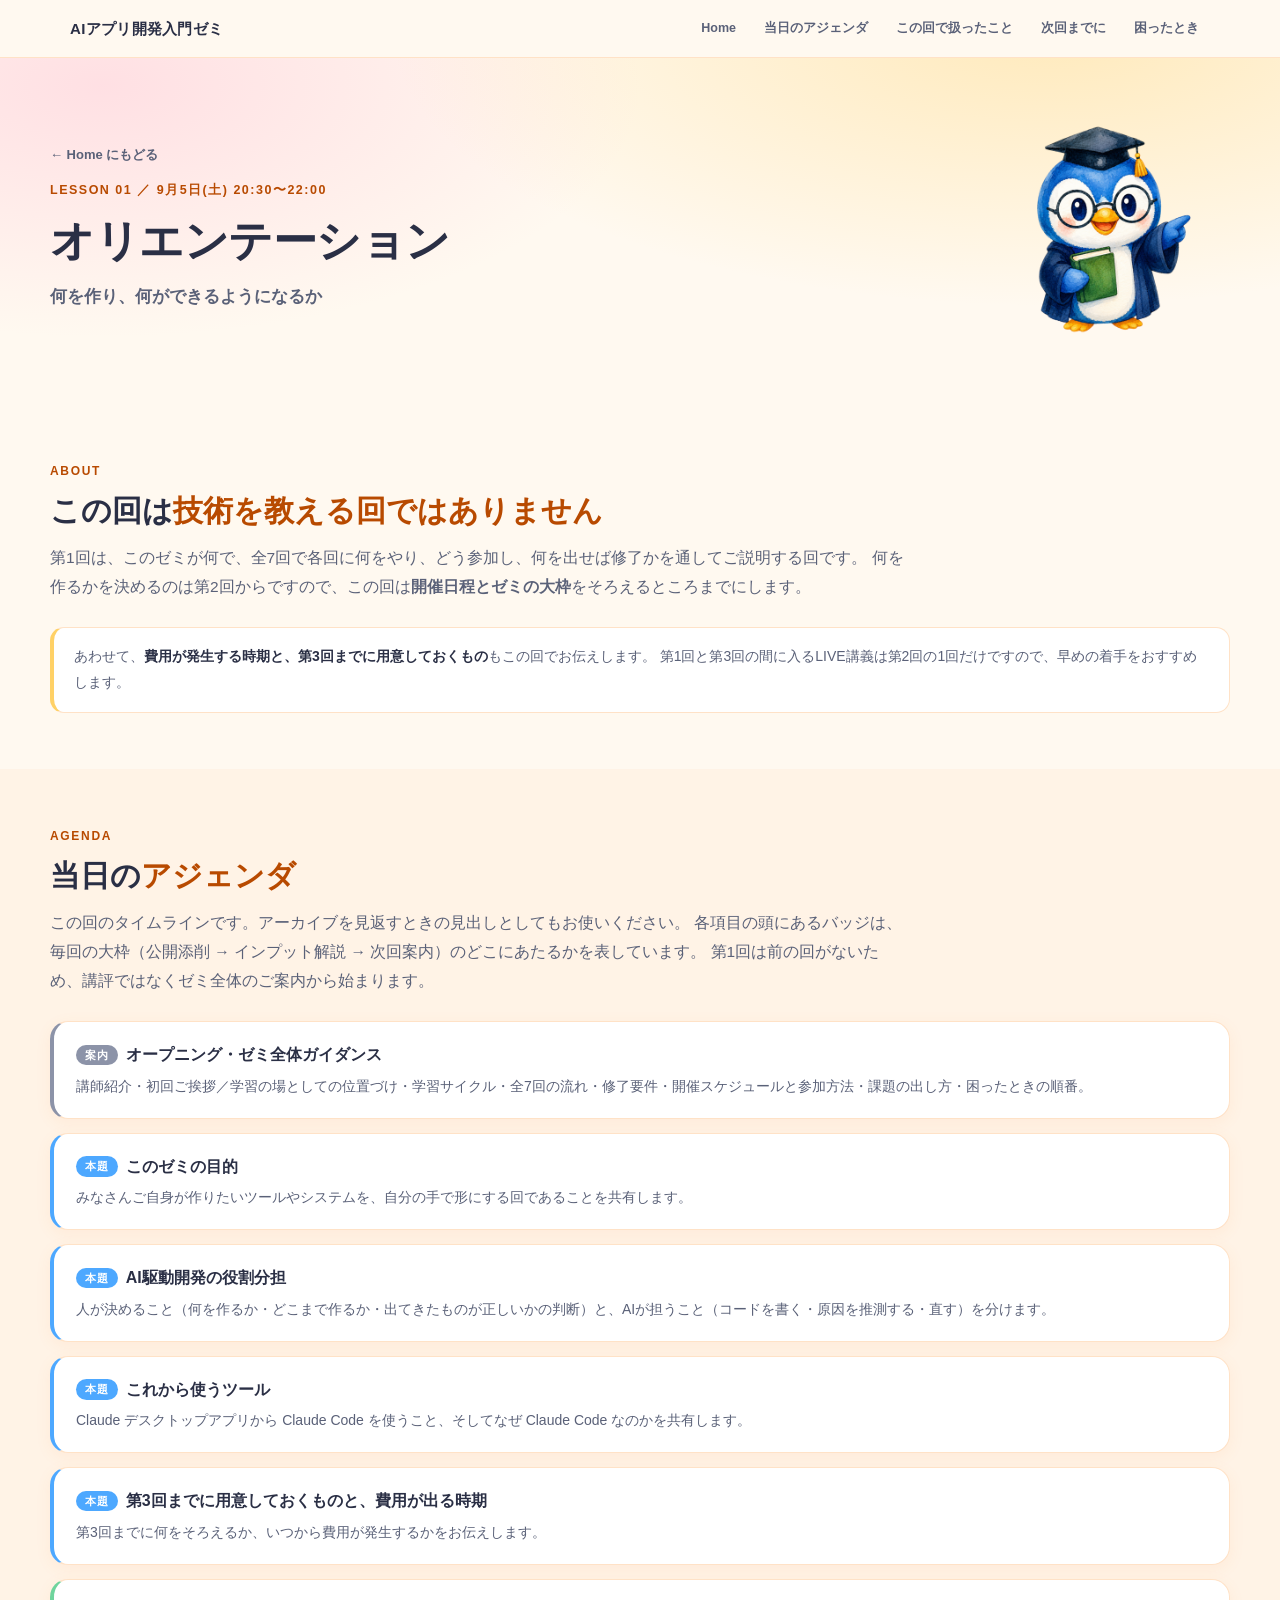
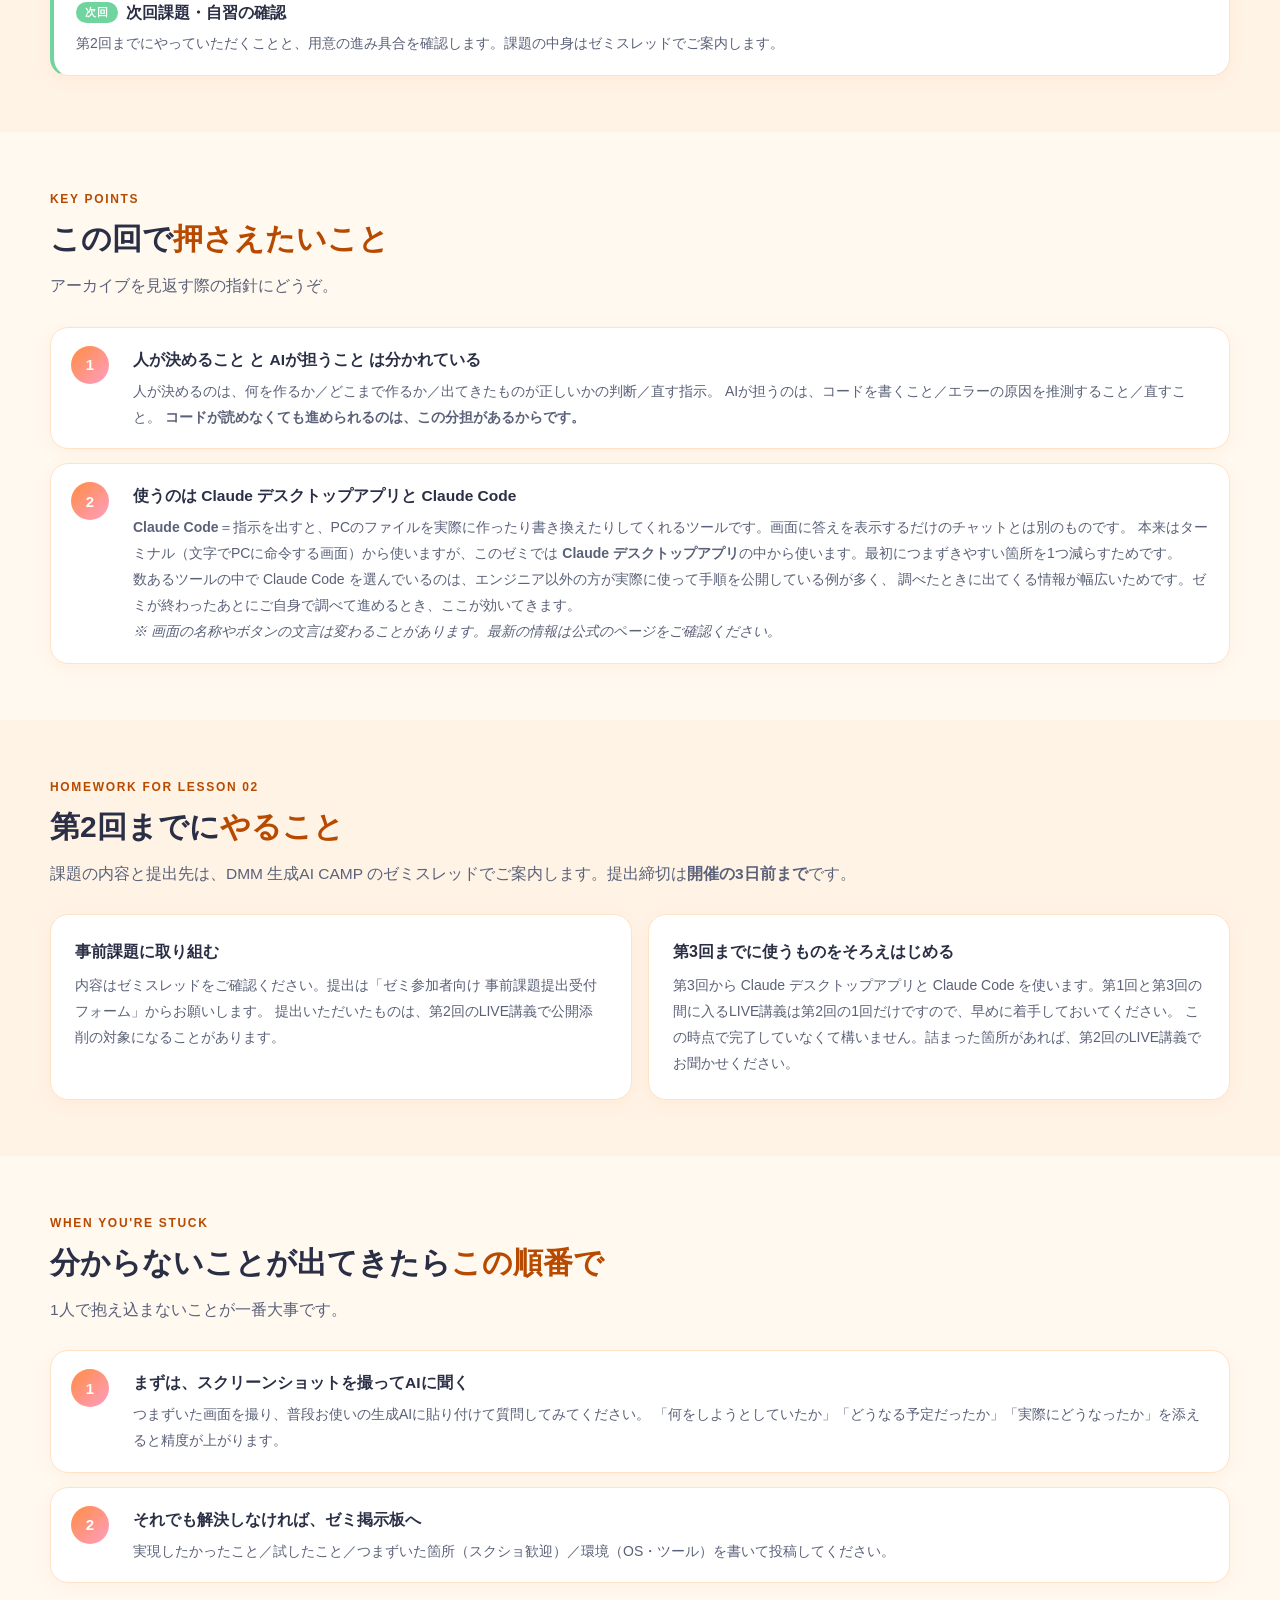
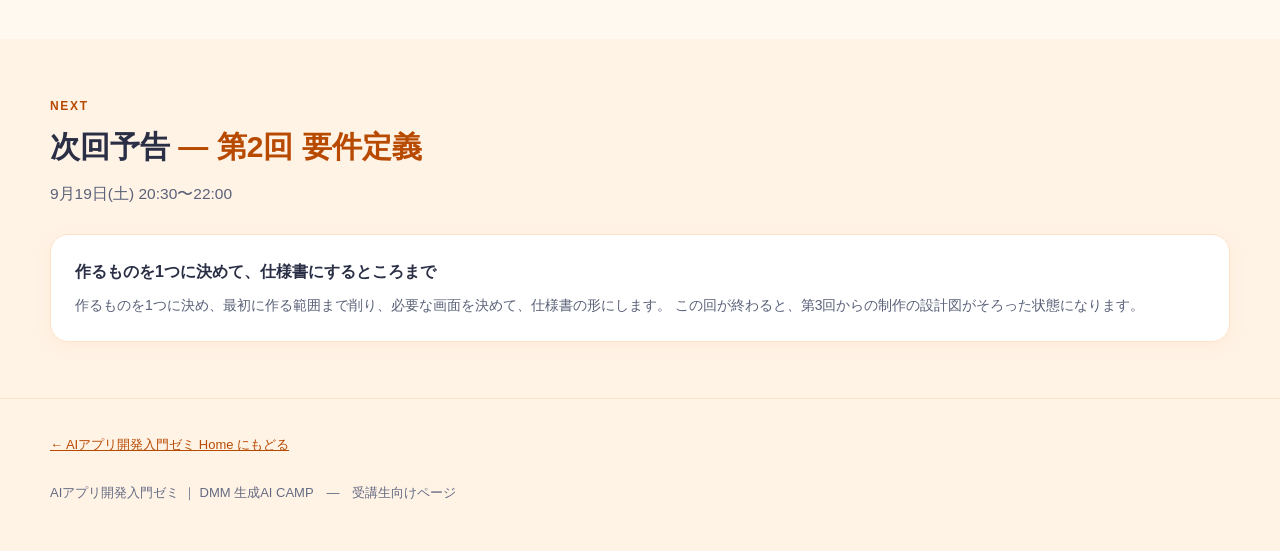
==== lessons/lesson01/index.html @ e7484f1a "AIアプリ開発入門ゼミ 受講生向けサイトの初版（Home＋第1回） - Home：ゼミの目的・学習の場としての位置づけ・学習サイクル・全7回の流れ・   修了要件・開催スケジュール（5期）・参加方法・" ====
<!DOCTYPE html>
<html lang="ja">
<head>
<meta charset="UTF-8">
<meta name="viewport" content="width=device-width, initial-scale=1.0">
<title>第1回 オリエンテーション ｜ AIアプリ開発入門ゼミ</title>
<meta name="description" content="AIアプリ開発入門ゼミ 第1回（オリエンテーション）のページ。当日のアジェンダ、この回で扱った内容、次回までにやることをまとめています。">
<link rel="stylesheet" href="../../assets/site.css">
</head>
<body>

<header class="site-header">
  <div class="site-header__inner">
    <span class="site-header__name">AIアプリ開発入門ゼミ</span>
    <nav class="site-header__nav">
      <a href="../../">Home</a>
      <a href="#agenda">当日のアジェンダ</a>
      <a href="#contents">この回で扱ったこと</a>
      <a href="#next">次回までに</a>
      <a href="#stuck">困ったとき</a>
    </nav>
  </div>
</header>

<section class="hero">
  <div class="hero__inner">
    <div>
      <a class="backlink" href="../../">← Home にもどる</a>
      <p class="hero__kicker">LESSON 01 ／ 9月5日(土) 20:30〜22:00</p>
      <h1 class="hero__title">オリエンテーション</h1>
      <p class="hero__sub">何を作り、何ができるようになるか</p>
    </div>
    <div class="hero__mascot">
      <img src="../../assets/penguins/penguin_pointing.png" alt="">
    </div>
  </div>
</section>

<!-- この回について -->
<section class="section" id="about">
  <div class="section__inner">
    <p class="section__kicker">About</p>
    <h2 class="section__title">この回は<em>技術を教える回ではありません</em></h2>
    <p class="section__lead">
      第1回は、このゼミが何で、全7回で各回に何をやり、どう参加し、何を出せば修了かを通してご説明する回です。
      何を作るかを決めるのは第2回からですので、この回は<strong>開催日程とゼミの大枠</strong>をそろえるところまでにします。
    </p>
    <div class="note">
      あわせて、<strong>費用が発生する時期と、第3回までに用意しておくもの</strong>もこの回でお伝えします。
      第1回と第3回の間に入るLIVE講義は第2回の1回だけですので、早めの着手をおすすめします。
    </div>
  </div>
</section>

<!-- 当日のアジェンダ -->
<section class="section section--soft" id="agenda">
  <div class="section__inner">
    <p class="section__kicker">Agenda</p>
    <h2 class="section__title">当日の<em>アジェンダ</em></h2>
    <p class="section__lead">
      この回のタイムラインです。アーカイブを見返すときの見出しとしてもお使いください。
      各項目の頭にあるバッジは、毎回の大枠（公開添削 → インプット解説 → 次回案内）のどこにあたるかを表しています。
      第1回は前の回がないため、講評ではなくゼミ全体のご案内から始まります。
    </p>

    <div class="agenda">
      <div class="agenda__item ag-open">
        <h3 class="agenda__title"><span class="agenda__badge">案内</span>オープニング・ゼミ全体ガイダンス</h3>
        <p class="agenda__desc">講師紹介・初回ご挨拶／学習の場としての位置づけ・学習サイクル・全7回の流れ・修了要件・開催スケジュールと参加方法・課題の出し方・困ったときの順番。</p>
      </div>
      <div class="agenda__item ag-lecture">
        <h3 class="agenda__title"><span class="agenda__badge">本題</span>このゼミの目的</h3>
        <p class="agenda__desc">みなさんご自身が作りたいツールやシステムを、自分の手で形にする回であることを共有します。</p>
      </div>
      <div class="agenda__item ag-lecture">
        <h3 class="agenda__title"><span class="agenda__badge">本題</span>AI駆動開発の役割分担</h3>
        <p class="agenda__desc">人が決めること（何を作るか・どこまで作るか・出てきたものが正しいかの判断）と、AIが担うこと（コードを書く・原因を推測する・直す）を分けます。</p>
      </div>
      <div class="agenda__item ag-lecture">
        <h3 class="agenda__title"><span class="agenda__badge">本題</span>これから使うツール</h3>
        <p class="agenda__desc">Claude デスクトップアプリから Claude Code を使うこと、そしてなぜ Claude Code なのかを共有します。</p>
      </div>
      <div class="agenda__item ag-lecture">
        <h3 class="agenda__title"><span class="agenda__badge">本題</span>第3回までに用意しておくものと、費用が出る時期</h3>
        <p class="agenda__desc">第3回までに何をそろえるか、いつから費用が発生するかをお伝えします。</p>
      </div>
      <div class="agenda__item ag-next">
        <h3 class="agenda__title"><span class="agenda__badge">次回</span>次回課題・自習の確認</h3>
        <p class="agenda__desc">第2回までにやっていただくことと、用意の進み具合を確認します。課題の中身はゼミスレッドでご案内します。</p>
      </div>
    </div>
  </div>
</section>

<!-- この回で扱ったこと -->
<section class="section" id="contents">
  <div class="section__inner">
    <p class="section__kicker">Key Points</p>
    <h2 class="section__title">この回で<em>押さえたいこと</em></h2>
    <p class="section__lead">アーカイブを見返す際の指針にどうぞ。</p>

    <ol class="steps">
      <li>
        <span class="steps__n">1</span>
        <div>
          <p class="steps__title">人が決めること と AIが担うこと は分かれている</p>
          <p class="steps__desc">
            人が決めるのは、何を作るか／どこまで作るか／出てきたものが正しいかの判断／直す指示。
            AIが担うのは、コードを書くこと／エラーの原因を推測すること／直すこと。
            <strong>コードが読めなくても進められるのは、この分担があるからです。</strong>
          </p>
        </div>
      </li>
      <li>
        <span class="steps__n">2</span>
        <div>
          <p class="steps__title">使うのは Claude デスクトップアプリと Claude Code</p>
          <p class="steps__desc">
            <strong>Claude Code</strong>＝指示を出すと、PCのファイルを実際に作ったり書き換えたりしてくれるツールです。画面に答えを表示するだけのチャットとは別のものです。
            本来はターミナル（文字でPCに命令する画面）から使いますが、このゼミでは <strong>Claude デスクトップアプリ</strong>の中から使います。最初につまずきやすい箇所を1つ減らすためです。<br>
            数あるツールの中で Claude Code を選んでいるのは、エンジニア以外の方が実際に使って手順を公開している例が多く、
            調べたときに出てくる情報が幅広いためです。ゼミが終わったあとにご自身で調べて進めるとき、ここが効いてきます。<br>
            <em>※ 画面の名称やボタンの文言は変わることがあります。最新の情報は公式のページをご確認ください。</em>
          </p>
        </div>
      </li>
    </ol>
  </div>
</section>

<!-- 次回までに -->
<section class="section section--soft" id="next">
  <div class="section__inner">
    <p class="section__kicker">Homework for Lesson 02</p>
    <h2 class="section__title">第2回までに<em>やること</em></h2>
    <p class="section__lead">
      課題の内容と提出先は、DMM 生成AI CAMP のゼミスレッドでご案内します。提出締切は<strong>開催の3日前まで</strong>です。
    </p>

    <div class="cards cards--2">
      <div class="card">
        <p class="card__title">事前課題に取り組む</p>
        <p class="card__desc">
          内容はゼミスレッドをご確認ください。提出は「ゼミ参加者向け 事前課題提出受付フォーム」からお願いします。
          提出いただいたものは、第2回のLIVE講義で公開添削の対象になることがあります。
        </p>
      </div>
      <div class="card">
        <p class="card__title">第3回までに使うものをそろえはじめる</p>
        <p class="card__desc">
          第3回から Claude デスクトップアプリと Claude Code を使います。第1回と第3回の間に入るLIVE講義は第2回の1回だけですので、早めに着手しておいてください。
          この時点で完了していなくて構いません。詰まった箇所があれば、第2回のLIVE講義でお聞かせください。
        </p>
      </div>
    </div>
  </div>
</section>

<!-- 困ったとき -->
<section class="section" id="stuck">
  <div class="section__inner">
    <p class="section__kicker">When You're Stuck</p>
    <h2 class="section__title">分からないことが出てきたら<em>この順番で</em></h2>
    <p class="section__lead">1人で抱え込まないことが一番大事です。</p>

    <ol class="steps">
      <li>
        <span class="steps__n">1</span>
        <div>
          <p class="steps__title">まずは、スクリーンショットを撮ってAIに聞く</p>
          <p class="steps__desc">
            つまずいた画面を撮り、普段お使いの生成AIに貼り付けて質問してみてください。
            「何をしようとしていたか」「どうなる予定だったか」「実際にどうなったか」を添えると精度が上がります。
          </p>
        </div>
      </li>
      <li>
        <span class="steps__n">2</span>
        <div>
          <p class="steps__title">それでも解決しなければ、ゼミ掲示板へ</p>
          <p class="steps__desc">
            実現したかったこと／試したこと／つまずいた箇所（スクショ歓迎）／環境（OS・ツール）を書いて投稿してください。
          </p>
        </div>
      </li>
    </ol>
  </div>
</section>

<!-- 次回予告 -->
<section class="section section--soft" id="preview">
  <div class="section__inner">
    <p class="section__kicker">Next</p>
    <h2 class="section__title">次回予告 <em>― 第2回 要件定義</em></h2>
    <p class="section__lead">9月19日(土) 20:30〜22:00</p>
    <div class="card">
      <p class="card__title">作るものを1つに決めて、仕様書にするところまで</p>
      <p class="card__desc">
        作るものを1つに決め、最初に作る範囲まで削り、必要な画面を決めて、仕様書の形にします。
        この回が終わると、第3回からの制作の設計図がそろった状態になります。
      </p>
    </div>
  </div>
</section>

<footer class="site-footer">
  <div class="site-footer__inner">
    <a href="../../">← AIアプリ開発入門ゼミ Home にもどる</a><br><br>
    AIアプリ開発入門ゼミ ｜ DMM 生成AI CAMP　—　受講生向けページ
  </div>
</footer>

</body>
</html>
---- assets/site.css ----
/* AIアプリ開発入門ゼミ 公開サイト
   配色・部品は claudecode-zemi（Claude Codeマスターゼミ Home）に合わせている */
:root {
  --bg-main: #FFF9F0;
  --bg-soft: #FFF3E6;
  --bg-card: #FFFFFF;
  --text-main: #2A2F45;
  --text-sub: #5A6178;
  --text-mute: #646B82;
  --accent-orange: #FF8C42;
  --accent-orange-hover: #FF7424;
  --text-accent: #B84A00;
  --accent-blue: #4DA8FF;
  --accent-pink: #FF9EC3;
  --accent-green: #6FD49D;
  --accent-yellow: #FFD166;
  --border: #FFE2C7;
  --shadow-sm: 0 4px 16px rgba(255, 140, 66, 0.08);
  --shadow-md: 0 12px 32px rgba(255, 140, 66, 0.12);
  --shadow-lg: 0 20px 60px rgba(255, 140, 66, 0.18);
  --radius: 18px;
  --radius-lg: 28px;
  --ease: cubic-bezier(0.22, 1, 0.36, 1);
  --container: 1180px;
}
* { box-sizing: border-box; }
html { scroll-behavior: smooth; }
body {
  margin: 0; background: var(--bg-main); color: var(--text-main);
  font-family: "Hiragino Kaku Gothic ProN", "Hiragino Sans", "Noto Sans JP", "Yu Gothic", Meiryo, sans-serif;
  line-height: 1.85; font-feature-settings: "palt"; -webkit-font-smoothing: antialiased;
}
img { max-width: 100%; }
a { color: var(--text-accent); }

/* ---- ヘッダ ---- */
.site-header { position: sticky; top: 0; z-index: 50; background: rgba(255, 249, 240, 0.92);
  backdrop-filter: blur(10px); border-bottom: 1px solid var(--border); }
.site-header__inner { max-width: var(--container); margin: 0 auto; padding: 12px 20px;
  display: flex; align-items: center; gap: 16px; flex-wrap: wrap; }
.site-header__name { font-weight: 900; font-size: 15px; letter-spacing: .02em; }
.site-header__nav { margin-left: auto; display: flex; gap: 6px; flex-wrap: wrap; }
.site-header__nav a { font-size: 12.5px; font-weight: 700; text-decoration: none; color: var(--text-sub);
  padding: 5px 11px; border-radius: 100px; transition: all .2s var(--ease); }
.site-header__nav a:hover { background: var(--bg-soft); color: var(--text-accent); }

/* ---- ヒーロー ---- */
.hero { padding: 64px 20px 52px; background:
  radial-gradient(1100px 460px at 82% -8%, rgba(255, 209, 102, .38), transparent 60%),
  radial-gradient(900px 420px at 8% 8%, rgba(255, 158, 195, .28), transparent 60%), var(--bg-main); }
.hero__inner { max-width: var(--container); margin: 0 auto; display: grid;
  grid-template-columns: 1fr 240px; gap: 40px; align-items: center; }
.hero__kicker { font-size: 12.5px; font-weight: 800; letter-spacing: .12em; color: var(--text-accent); margin: 0 0 10px; }
.hero__title { font-size: 44px; font-weight: 900; line-height: 1.3; margin: 0 0 12px; letter-spacing: -.01em; }
.hero__title em { font-style: normal; background: linear-gradient(180deg, transparent 62%, rgba(255, 209, 102, .75) 62%); }
.hero__sub { font-size: 17px; color: var(--text-sub); margin: 0 0 22px; font-weight: 700; }
.hero__facts { display: flex; gap: 10px; flex-wrap: wrap; margin: 0; padding: 0; list-style: none; }
.hero__facts li { background: var(--bg-card); border: 1px solid var(--border); border-radius: 100px;
  padding: 7px 16px; font-size: 13px; font-weight: 800; box-shadow: var(--shadow-sm); }
.hero__mascot { justify-self: center; }
.hero__mascot img { width: 220px; }

/* ---- セクション共通 ---- */
.section { padding: 56px 20px; }
.section--soft { background: var(--bg-soft); }
.section__inner { max-width: var(--container); margin: 0 auto; }
.section__kicker { font-size: 12px; font-weight: 800; letter-spacing: .14em; color: var(--text-accent);
  margin: 0 0 8px; text-transform: uppercase; }
.section__title { font-size: 30px; font-weight: 900; margin: 0 0 12px; line-height: 1.4; }
.section__title em { font-style: normal; color: var(--text-accent); }
.section__lead { font-size: 15.5px; color: var(--text-sub); margin: 0 0 26px; max-width: 860px; }

/* ---- カード（汎用） ---- */
.card { background: var(--bg-card); border: 1px solid var(--border); border-radius: var(--radius);
  padding: 22px 24px; box-shadow: var(--shadow-sm); }
.cards { display: grid; gap: 16px; }
.cards--2 { grid-template-columns: repeat(auto-fit, minmax(300px, 1fr)); }
.cards--3 { grid-template-columns: repeat(auto-fit, minmax(260px, 1fr)); }
.card__title { font-size: 16px; font-weight: 800; margin: 0 0 6px; }
.card__desc { font-size: 14px; color: var(--text-sub); margin: 0; }

/* ---- 講師紹介 ---- */
.instructor { display: grid; grid-template-columns: 240px 1fr; gap: 48px; align-items: start;
  background: var(--bg-card); border-radius: var(--radius-lg); padding: 44px;
  box-shadow: var(--shadow-md); border: 1px solid rgba(255, 226, 199, .7); }
.instructor__avatar { position: relative; width: 240px; height: 240px; display: grid; place-items: center; }
.avatar__ring { position: absolute; inset: 0; border-radius: 50%;
  background: conic-gradient(from 0deg, var(--accent-orange), var(--accent-pink), var(--accent-blue), var(--accent-yellow), var(--accent-orange)); }
.avatar__photo { position: relative; width: 220px; height: 220px; border-radius: 50%; object-fit: cover;
  display: block; box-shadow: 0 8px 24px rgba(255, 140, 66, .2); background: var(--bg-soft); }
.instructor__role { font-size: 13px; font-weight: 700; color: var(--text-accent); margin: 0 0 8px; letter-spacing: .04em; }
.instructor__name { font-size: 30px; font-weight: 900; margin: 0 0 8px; display: flex; align-items: baseline; gap: 14px; flex-wrap: wrap; }
.instructor__name small { font-size: 13px; font-weight: 600; color: var(--text-mute); letter-spacing: .08em; }
.instructor__sns { display: flex; gap: 10px; margin: 0 0 18px; flex-wrap: wrap; }
.instructor__sns a { display: inline-flex; align-items: center; gap: 6px; padding: 6px 14px; font-size: 12px;
  font-weight: 700; border-radius: 100px; background: var(--bg-soft); border: 1px solid var(--border);
  color: var(--text-sub); text-decoration: none; transition: all .2s var(--ease); }
.instructor__sns a:hover { background: linear-gradient(135deg, var(--accent-orange), var(--accent-pink));
  color: #fff; border-color: transparent; transform: translateY(-2px); }
.instructor__lead { font-size: 15px; color: var(--text-sub); line-height: 1.95; margin: 0 0 24px; }
.instructor__meta { display: grid; grid-template-columns: repeat(auto-fit, minmax(160px, 1fr)); gap: 14px; margin: 0 0 28px; }
.meta-card { background: var(--bg-soft); border-radius: 14px; padding: 14px 16px; border: 1px solid var(--border); }
.meta-card__label { font-size: 10.5px; font-weight: 800; color: var(--text-accent); letter-spacing: .08em; margin: 0 0 4px; }
.meta-card__value { font-size: 14px; font-weight: 700; color: var(--text-main); margin: 0; line-height: 1.45; }
.instructor__h4 { font-size: 13px; font-weight: 800; margin: 24px 0 12px; color: var(--text-main);
  letter-spacing: .04em; display: flex; align-items: center; gap: 8px; }
.instructor__h4::before { content: ""; width: 4px; height: 16px; border-radius: 4px;
  background: linear-gradient(180deg, var(--accent-orange), var(--accent-pink)); }
.apps { display: grid; grid-template-columns: repeat(auto-fit, minmax(200px, 1fr)); gap: 14px; }
.app-card { background: var(--bg-soft); border-radius: 14px; padding: 16px 18px; border: 1px solid var(--border); }
.app-card__name { font-size: 14px; font-weight: 800; margin: 0 0 4px; }
.app-card__desc { font-size: 12px; color: var(--text-sub); margin: 0; line-height: 1.65; }
.app-card__store { display: inline-block; margin-top: 8px; font-size: 10.5px; font-weight: 700;
  padding: 3px 8px; border-radius: 100px; background: rgba(77, 168, 255, .15); color: var(--accent-blue); }
.tech-stack { display: flex; flex-wrap: wrap; gap: 8px; margin: 0; padding: 0; list-style: none; }
.tech-stack li { font-size: 12px; font-weight: 700; padding: 6px 14px; border-radius: 100px;
  background: var(--bg-soft); border: 1px solid var(--border); color: var(--text-main); }
.tech-stack li small { font-weight: 600; color: var(--text-mute); margin-left: 6px; font-size: 10px; }
.career { margin: 0; padding: 0; list-style: none; display: grid; gap: 0; }
.career li { display: grid; grid-template-columns: 120px 1fr; gap: 18px; padding: 14px 0; border-bottom: 1px dashed var(--border); }
.career li:last-child { border-bottom: 0; }
.career__when { font-size: 12px; font-weight: 800; color: var(--text-accent); letter-spacing: .04em; padding-top: 2px; }
.career__what { font-size: 14px; color: var(--text-sub); margin: 0; line-height: 1.75; }
.career__what strong { color: var(--text-main); display: block; margin-bottom: 2px; }

/* ---- 講師メッセージ ---- */
.message { position: relative; background: var(--bg-card); border: 1px solid var(--border);
  border-radius: var(--radius-lg); padding: 34px 38px; box-shadow: var(--shadow-sm); }
.message__mascot { position: absolute; right: 26px; bottom: 18px; width: 108px; }
.message__body { font-size: 15.5px; color: var(--text-sub); margin: 0 0 12px; max-width: 78%; }
.message__body em { font-style: normal; font-weight: 800; color: var(--text-main);
  background: linear-gradient(180deg, transparent 62%, rgba(255, 209, 102, .7) 62%); }

/* ---- 対比（こうではない／こういう場） ---- */
.contrast { display: grid; grid-template-columns: repeat(auto-fit, minmax(300px, 1fr)); gap: 18px; }
.contrast__col { border-radius: var(--radius); padding: 22px 24px; border: 1px solid var(--border); background: var(--bg-card); }
.contrast__col--no { background: #FFF4F0; border-color: #FFD6C6; }
.contrast__col--yes { background: #F2FBF6; border-color: #C9EBD8; }
.contrast__head { font-size: 14px; font-weight: 900; margin: 0 0 10px; }
.contrast__col--no .contrast__head { color: #C4471C; }
.contrast__col--yes .contrast__head { color: #1F7A55; }
.contrast ul { margin: 0; padding-left: 1.2em; }
.contrast li { font-size: 14px; color: var(--text-sub); margin: 6px 0; }

/* ---- サイクル ---- */
.cycle { display: grid; grid-template-columns: repeat(auto-fit, minmax(210px, 1fr)); gap: 14px; }
.cycle__step { background: var(--bg-card); border: 1px solid var(--border); border-radius: var(--radius);
  padding: 18px 20px; box-shadow: var(--shadow-sm); border-top: 4px solid var(--accent-orange); }
.cycle__step--live { border-top-color: var(--accent-blue); }
.cycle__badge { display: inline-block; font-size: 11px; font-weight: 900; letter-spacing: .08em;
  padding: 3px 10px; border-radius: 100px; background: var(--accent-orange); color: #fff; margin-bottom: 8px; }
.cycle__step--live .cycle__badge { background: var(--accent-blue); }
.cycle__name { font-size: 15px; font-weight: 800; margin: 0 0 4px; }
.cycle__desc { font-size: 13px; color: var(--text-sub); margin: 0; }

/* ---- 全7回 ---- */
.lessons { display: grid; grid-template-columns: repeat(auto-fit, minmax(250px, 1fr)); gap: 16px; }
.lesson-card { display: block; text-decoration: none; color: inherit; background: var(--bg-card);
  border: 1px solid var(--border); border-radius: var(--radius); padding: 20px 22px;
  box-shadow: var(--shadow-sm); transition: all .25s var(--ease); border-left: 4px solid var(--accent-orange); }
a.lesson-card:hover { transform: translateY(-3px); box-shadow: var(--shadow-md); border-color: var(--accent-orange); }
.lesson-card__no { font-size: 11.5px; font-weight: 900; letter-spacing: .1em; color: var(--text-accent); margin: 0 0 6px; }
.lesson-card__title { font-size: 16px; font-weight: 800; margin: 0 0 6px; }
.lesson-card__desc { font-size: 13px; color: var(--text-sub); margin: 0 0 10px; }
.lesson-card__meta { font-size: 12px; font-weight: 700; color: var(--text-mute); margin: 0; }
.lesson-card__cta { display: inline-block; margin-top: 10px; font-size: 12.5px; font-weight: 800; color: var(--text-accent); }
.lesson-card.is-locked { opacity: .58; border-left-color: #C9CEDB; background: #FBFAF7; box-shadow: none; cursor: default; }
.lesson-card.is-locked .lesson-card__no { color: var(--text-mute); }
.badge-soon { display: inline-block; margin-top: 10px; font-size: 11px; font-weight: 800;
  padding: 3px 10px; border-radius: 100px; background: #EDEFF4; color: #6C7386; }

/* ---- ルール・手順の番号リスト ---- */
.steps { display: grid; gap: 14px; margin: 0; padding: 0; list-style: none; }
.steps li { display: grid; grid-template-columns: 46px 1fr; gap: 16px; align-items: start;
  background: var(--bg-card); border: 1px solid var(--border); border-radius: var(--radius);
  padding: 18px 20px; box-shadow: var(--shadow-sm); }
.steps__n { width: 38px; height: 38px; border-radius: 50%; display: grid; place-items: center;
  background: linear-gradient(135deg, var(--accent-orange), var(--accent-pink)); color: #fff; font-weight: 900; font-size: 15px; }
.steps__title { font-size: 15.5px; font-weight: 800; margin: 0 0 4px; }
.steps__desc { font-size: 14px; color: var(--text-sub); margin: 0; }
.steps__desc ul { margin: 8px 0 0; padding-left: 1.2em; }

/* ---- 表 ---- */
.table-wrap { overflow-x: auto; }
table.tbl { width: 100%; border-collapse: collapse; background: var(--bg-card);
  border: 1px solid var(--border); border-radius: var(--radius); overflow: hidden; }
table.tbl th, table.tbl td { padding: 12px 16px; text-align: left; font-size: 14px; border-bottom: 1px solid var(--border); }
table.tbl th { background: var(--bg-soft); font-weight: 800; font-size: 13px; white-space: nowrap; }
table.tbl tr:last-child td { border-bottom: 0; }

/* ---- 注意書き ---- */
.note { background: var(--bg-card); border: 1px solid var(--border); border-left: 4px solid var(--accent-yellow);
  border-radius: 14px; padding: 16px 20px; font-size: 14px; color: var(--text-sub); margin-top: 18px; }
.note strong { color: var(--text-main); }

/* ---- アジェンダ ---- */
.agenda { display: grid; gap: 14px; }
.agenda__item { padding: 18px 22px; background: var(--bg-card); border: 1px solid var(--border);
  border-radius: var(--radius); box-shadow: var(--shadow-sm); border-left: 4px solid var(--accent-orange); }
.agenda__title { font-weight: 800; margin: 0 0 4px; display: flex; flex-wrap: wrap; align-items: center; gap: 8px; font-size: 16px; }
.agenda__desc { color: var(--text-sub); font-size: 14px; margin: 0; }
.agenda__badge { display: inline-flex; align-items: center; font-size: 10.5px; font-weight: 900; letter-spacing: .08em;
  padding: 3px 9px; background: var(--accent-blue); color: #fff; border-radius: 999px; line-height: 1.4; white-space: nowrap; }
.ag-open { border-left-color: #8C93A8; } .ag-open .agenda__badge { background: #8C93A8; }
.ag-review { border-left-color: var(--accent-pink); } .ag-review .agenda__badge { background: var(--accent-pink); }
.ag-lecture { border-left-color: var(--accent-blue); } .ag-lecture .agenda__badge { background: var(--accent-blue); }
.ag-next { border-left-color: var(--accent-green); } .ag-next .agenda__badge { background: var(--accent-green); }

/* ---- フッタ ---- */
.site-footer { padding: 34px 20px 46px; border-top: 1px solid var(--border); background: var(--bg-soft); }
.site-footer__inner { max-width: var(--container); margin: 0 auto; font-size: 13px; color: var(--text-mute); }
.site-footer a { color: var(--text-accent); }

/* ---- ページ内リンクの戻り ---- */
.backlink { display: inline-block; font-size: 13px; font-weight: 700; text-decoration: none;
  color: var(--text-sub); margin-bottom: 12px; }
.backlink:hover { color: var(--text-accent); }

@media (max-width: 900px) {
  .hero__inner { grid-template-columns: 1fr; }
  .hero__mascot { display: none; }
  .hero__title { font-size: 32px; }
  .instructor { grid-template-columns: 1fr; padding: 30px 22px; gap: 26px; }
  .instructor__avatar { margin: 0 auto; width: 180px; height: 180px; }
  .avatar__photo { width: 164px; height: 164px; }
  .career li { grid-template-columns: 1fr; gap: 4px; }
  .message__body { max-width: 100%; }
  .message__mascot { position: static; display: block; width: 90px; margin-top: 10px; }
  .section__title { font-size: 24px; }
}
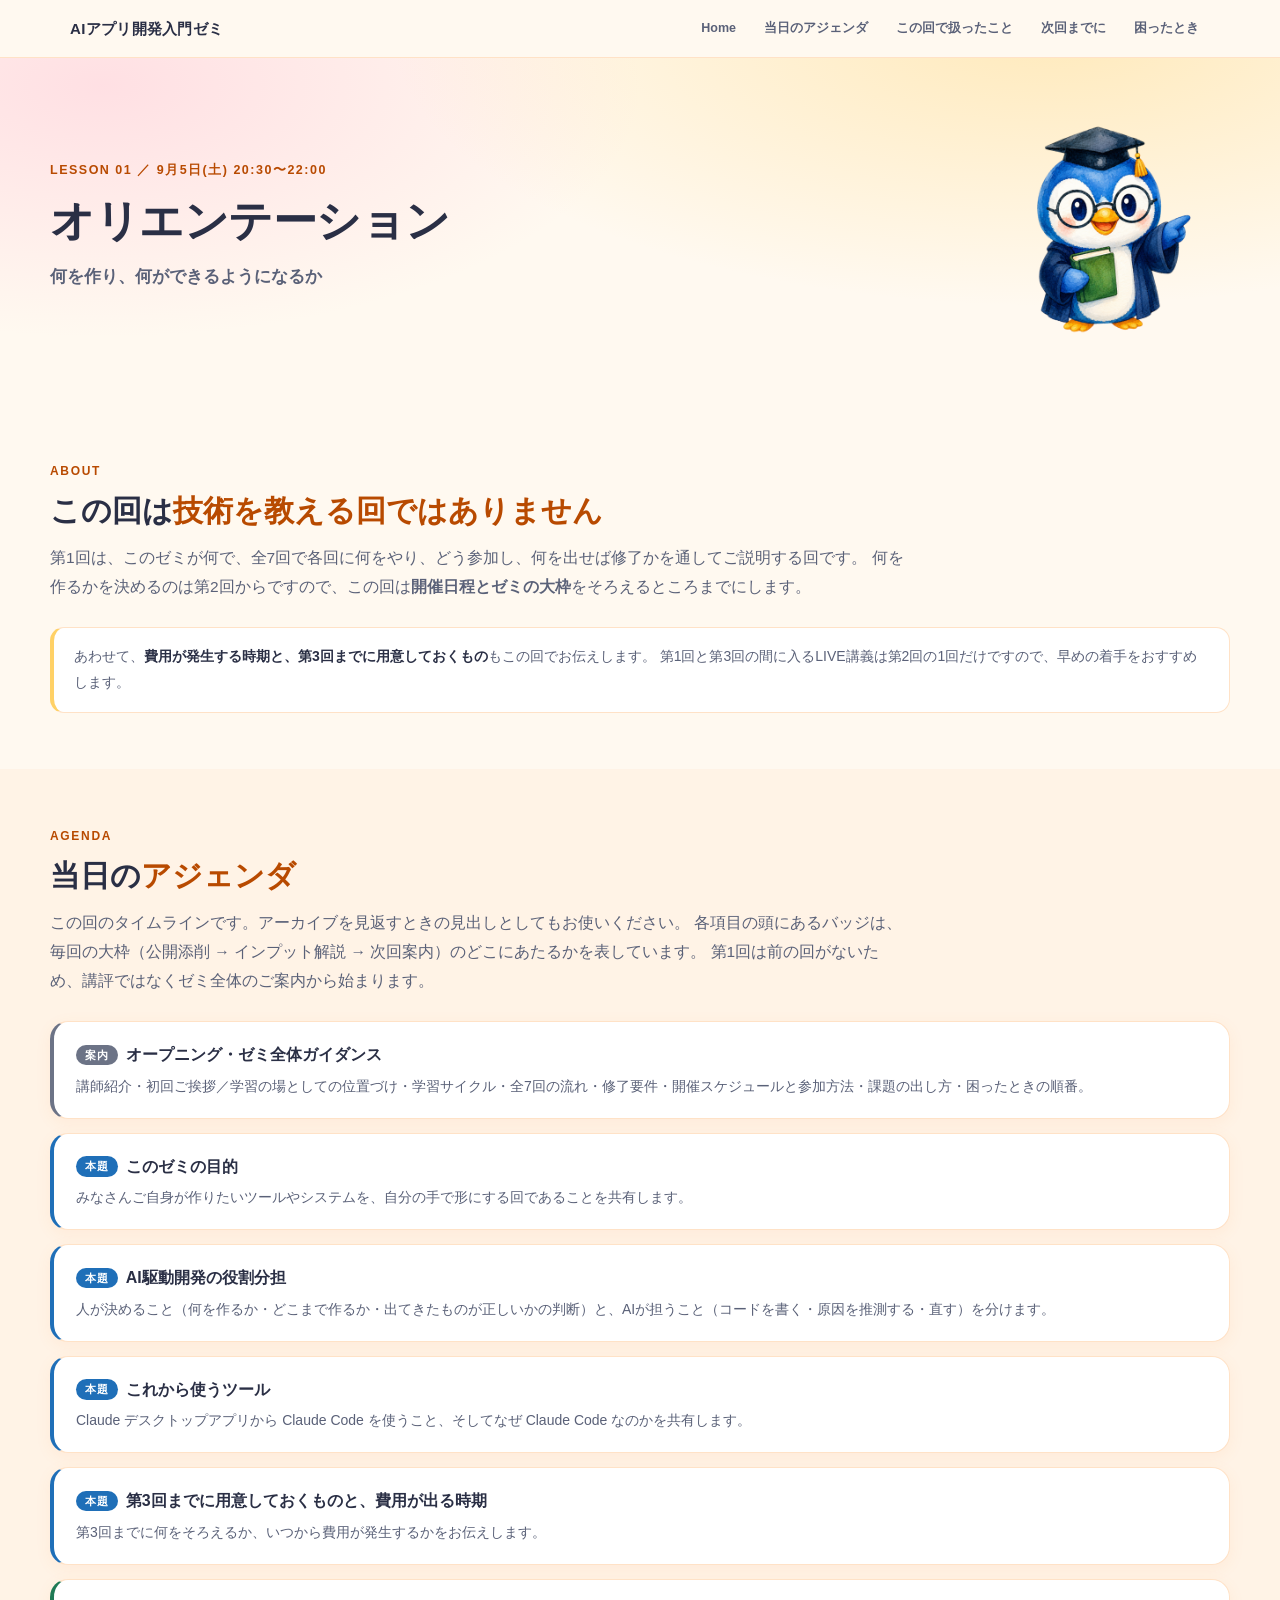
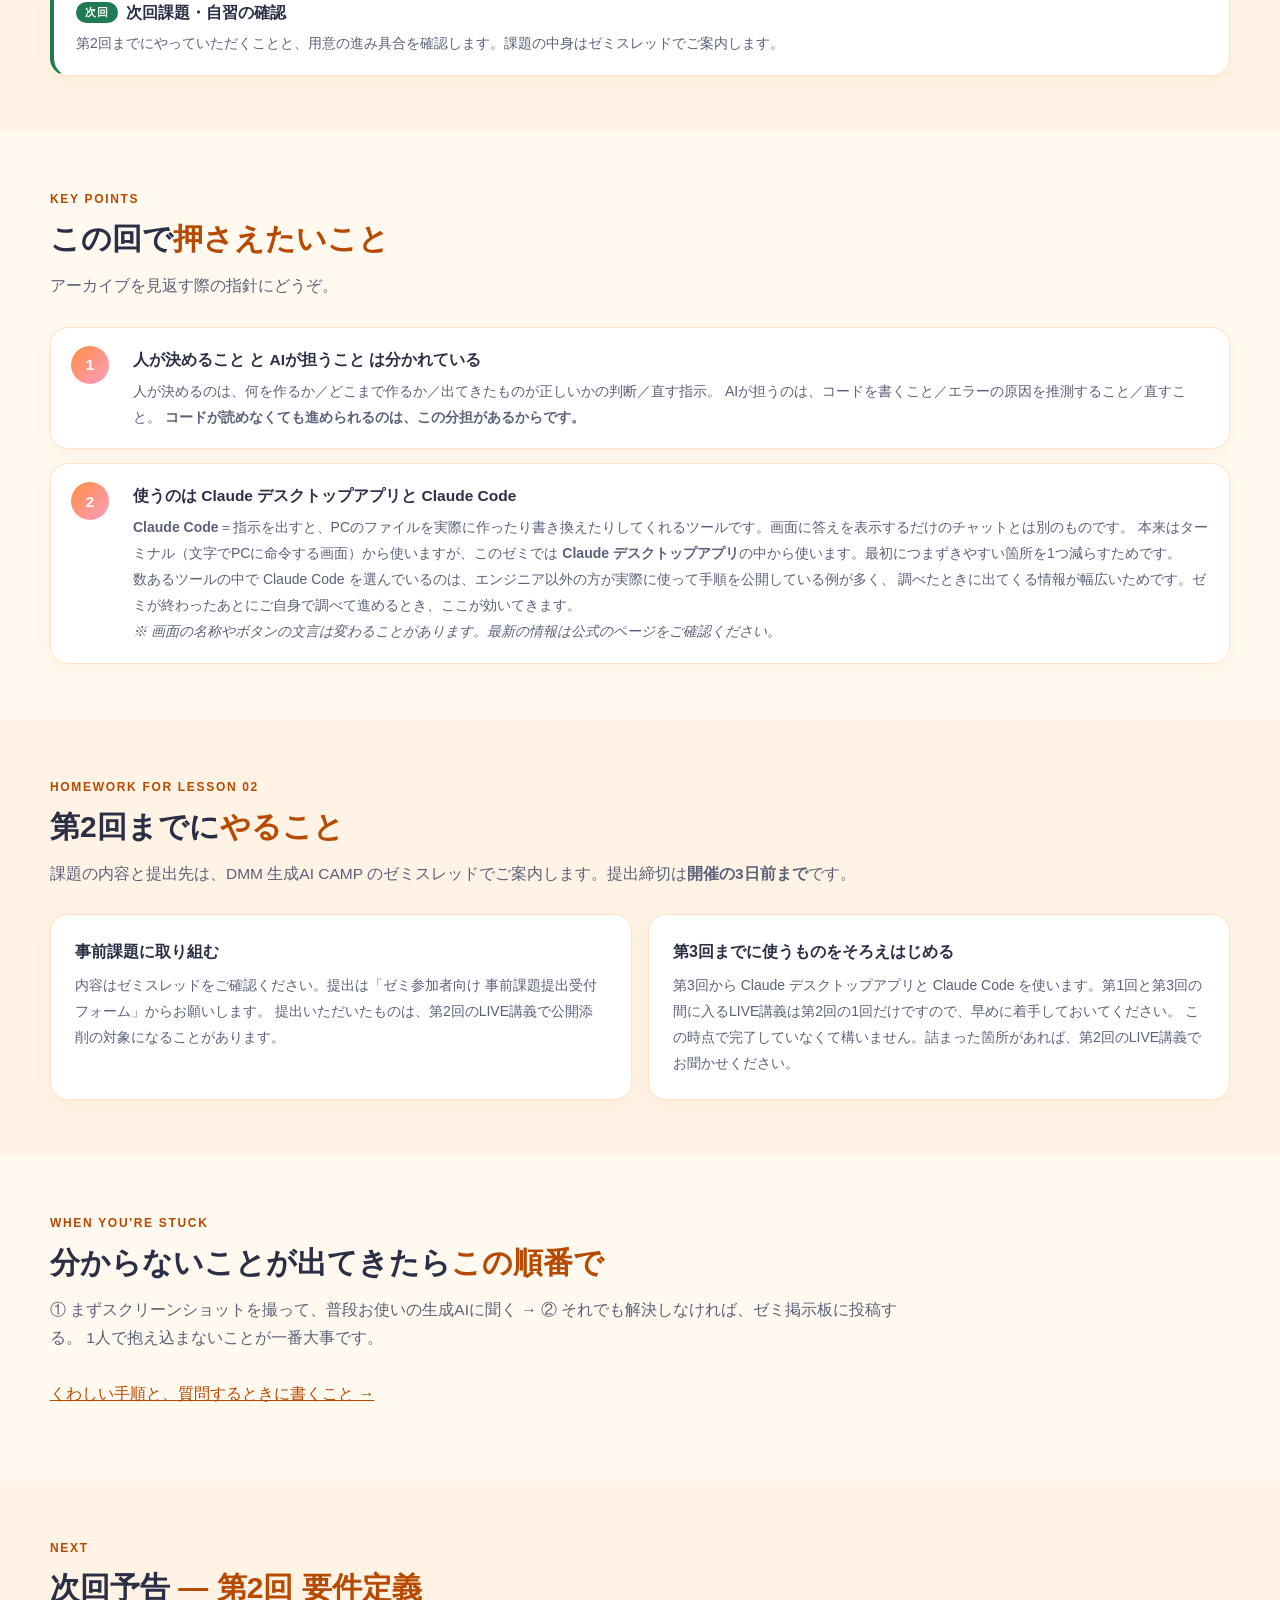
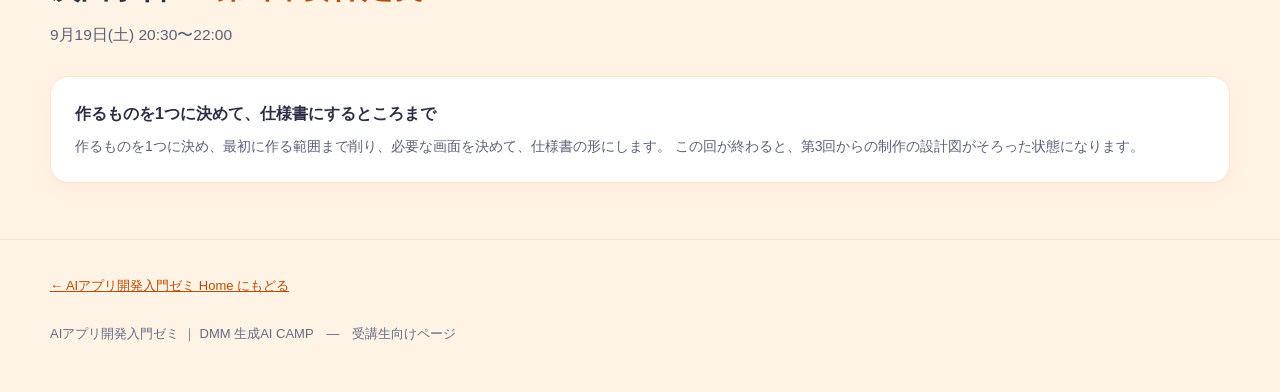
==== commit 0e05f0e2: "UIの見直し（2巡目）：導線・アンカー位置・見出し構造・不正なHTML - ヒーロー直下に「いま公開中」バンドを追加。第1回のページと入室リンクへ最初の画面から届くようにした - 固定ヘッダにアンカー" ====
--- a/lessons/lesson01/index.html
+++ b/lessons/lesson01/index.html
@@ -9,6 +9,8 @@
 </head>
 <body>
 
+<a class="skip-link" href="#main">本文へスキップ</a>
+
 <header class="site-header">
   <div class="site-header__inner">
     <span class="site-header__name">AIアプリ開発入門ゼミ</span>
@@ -22,10 +24,11 @@
   </div>
 </header>
 
+<main id="main">
+
 <section class="hero">
   <div class="hero__inner">
     <div>
-      <a class="backlink" href="../../">← Home にもどる</a>
       <p class="hero__kicker">LESSON 01 ／ 9月5日(土) 20:30〜22:00</p>
       <h1 class="hero__title">オリエンテーション</h1>
       <p class="hero__sub">何を作り、何ができるようになるか</p>
@@ -103,7 +106,7 @@
       <li>
         <span class="steps__n">1</span>
         <div>
-          <p class="steps__title">人が決めること と AIが担うこと は分かれている</p>
+          <h3 class="steps__title">人が決めること と AIが担うこと は分かれている</h3>
           <p class="steps__desc">
             人が決めるのは、何を作るか／どこまで作るか／出てきたものが正しいかの判断／直す指示。
             AIが担うのは、コードを書くこと／エラーの原因を推測すること／直すこと。
@@ -114,7 +117,7 @@
       <li>
         <span class="steps__n">2</span>
         <div>
-          <p class="steps__title">使うのは Claude デスクトップアプリと Claude Code</p>
+          <h3 class="steps__title">使うのは Claude デスクトップアプリと Claude Code</h3>
           <p class="steps__desc">
             <strong>Claude Code</strong>＝指示を出すと、PCのファイルを実際に作ったり書き換えたりしてくれるツールです。画面に答えを表示するだけのチャットとは別のものです。
             本来はターミナル（文字でPCに命令する画面）から使いますが、このゼミでは <strong>Claude デスクトップアプリ</strong>の中から使います。最初につまずきやすい箇所を1つ減らすためです。<br>
@@ -139,14 +142,14 @@
 
     <div class="cards cards--2">
       <div class="card">
-        <p class="card__title">事前課題に取り組む</p>
+        <h3 class="card__title">事前課題に取り組む</h3>
         <p class="card__desc">
           内容はゼミスレッドをご確認ください。提出は「ゼミ参加者向け 事前課題提出受付フォーム」からお願いします。
           提出いただいたものは、第2回のLIVE講義で公開添削の対象になることがあります。
         </p>
       </div>
       <div class="card">
-        <p class="card__title">第3回までに使うものをそろえはじめる</p>
+        <h3 class="card__title">第3回までに使うものをそろえはじめる</h3>
         <p class="card__desc">
           第3回から Claude デスクトップアプリと Claude Code を使います。第1回と第3回の間に入るLIVE講義は第2回の1回だけですので、早めに着手しておいてください。
           この時点で完了していなくて構いません。詰まった箇所があれば、第2回のLIVE講義でお聞かせください。
@@ -161,29 +164,11 @@
   <div class="section__inner">
     <p class="section__kicker">When You're Stuck</p>
     <h2 class="section__title">分からないことが出てきたら<em>この順番で</em></h2>
-    <p class="section__lead">1人で抱え込まないことが一番大事です。</p>
-
-    <ol class="steps">
-      <li>
-        <span class="steps__n">1</span>
-        <div>
-          <p class="steps__title">まずは、スクリーンショットを撮ってAIに聞く</p>
-          <p class="steps__desc">
-            つまずいた画面を撮り、普段お使いの生成AIに貼り付けて質問してみてください。
-            「何をしようとしていたか」「どうなる予定だったか」「実際にどうなったか」を添えると精度が上がります。
-          </p>
-        </div>
-      </li>
-      <li>
-        <span class="steps__n">2</span>
-        <div>
-          <p class="steps__title">それでも解決しなければ、ゼミ掲示板へ</p>
-          <p class="steps__desc">
-            実現したかったこと／試したこと／つまずいた箇所（スクショ歓迎）／環境（OS・ツール）を書いて投稿してください。
-          </p>
-        </div>
-      </li>
-    </ol>
+    <p class="section__lead">
+      ① まずスクリーンショットを撮って、普段お使いの生成AIに聞く → ② それでも解決しなければ、ゼミ掲示板に投稿する。
+      1人で抱え込まないことが一番大事です。
+    </p>
+    <p><a href="../../#stuck">くわしい手順と、質問するときに書くこと →</a></p>
   </div>
 </section>
 
@@ -194,7 +179,7 @@
     <h2 class="section__title">次回予告 <em>― 第2回 要件定義</em></h2>
     <p class="section__lead">9月19日(土) 20:30〜22:00</p>
     <div class="card">
-      <p class="card__title">作るものを1つに決めて、仕様書にするところまで</p>
+      <h3 class="card__title">作るものを1つに決めて、仕様書にするところまで</h3>
       <p class="card__desc">
         作るものを1つに決め、最初に作る範囲まで削り、必要な画面を決めて、仕様書の形にします。
         この回が終わると、第3回からの制作の設計図がそろった状態になります。
@@ -203,6 +188,8 @@
   </div>
 </section>
 
+</main>
+
 <footer class="site-footer">
   <div class="site-footer__inner">
     <a href="../../">← AIアプリ開発入門ゼミ Home にもどる</a><br><br>
--- a/assets/site.css
+++ b/assets/site.css
@@ -14,6 +14,12 @@
   --accent-pink: #FF9EC3;
   --accent-green: #6FD49D;
   --accent-yellow: #FFD166;
+  /* 白抜き文字を乗せる用（上の色そのままだと白が読めない） */
+  --on-orange: #C25A0C;
+  --on-blue: #1F6FB8;
+  --on-pink: #C74B7B;
+  --on-green: #1F7A55;
+  --on-gray: #6C7386;
   --border: #FFE2C7;
   --shadow-sm: 0 4px 16px rgba(255, 140, 66, 0.08);
   --shadow-md: 0 12px 32px rgba(255, 140, 66, 0.12);
@@ -24,7 +30,7 @@
   --container: 1180px;
 }
 * { box-sizing: border-box; }
-html { scroll-behavior: smooth; }
+html { scroll-behavior: smooth; scroll-padding-top: 76px; }
 body {
   margin: 0; background: var(--bg-main); color: var(--text-main);
   font-family: "Hiragino Kaku Gothic ProN", "Hiragino Sans", "Noto Sans JP", "Yu Gothic", Meiryo, sans-serif;
@@ -32,6 +38,10 @@
 }
 img { max-width: 100%; }
 a { color: var(--text-accent); }
+.skip-link { position: absolute; left: -9999px; top: 0; z-index: 100; background: var(--bg-card);
+  border: 2px solid var(--accent-orange); border-radius: 0 0 10px 0; padding: 10px 18px;
+  font-weight: 800; text-decoration: none; }
+.skip-link:focus { left: 0; }
 
 /* ---- ヘッダ ---- */
 .site-header { position: sticky; top: 0; z-index: 50; background: rgba(255, 249, 240, 0.92);
@@ -59,6 +69,22 @@
   padding: 7px 16px; font-size: 13px; font-weight: 800; box-shadow: var(--shadow-sm); }
 .hero__mascot { justify-self: center; }
 .hero__mascot img { width: 220px; }
+
+/* ---- ヒーロー直下の現在地バンド ---- */
+.now { max-width: var(--container); margin: 0 auto; padding: 0 20px 8px; }
+.now__inner { display: flex; flex-wrap: wrap; align-items: center; gap: 14px 20px;
+  background: var(--bg-card); border: 1px solid var(--border); border-left: 5px solid var(--accent-orange);
+  border-radius: var(--radius); padding: 18px 22px; box-shadow: var(--shadow-md); }
+.now__label { font-size: 11.5px; font-weight: 800; letter-spacing: .1em; color: var(--text-accent); margin: 0; }
+.now__title { font-size: 18px; font-weight: 900; margin: 2px 0 0; }
+.now__meta { font-size: 13.5px; color: var(--text-sub); margin: 2px 0 0; }
+.now__actions { margin-left: auto; display: flex; gap: 10px; flex-wrap: wrap; }
+.btn { display: inline-block; text-decoration: none; font-weight: 800; font-size: 13.5px;
+  padding: 10px 18px; border-radius: 100px; transition: all .2s var(--ease); }
+.btn--primary { background: var(--on-orange); color: #fff; }
+.btn--primary:hover { background: #A94C09; transform: translateY(-2px); }
+.btn--ghost { background: var(--bg-soft); border: 1px solid var(--border); color: var(--text-accent); }
+.btn--ghost:hover { background: #FFE7CF; transform: translateY(-2px); }
 
 /* ---- セクション共通 ---- */
 .section { padding: 56px 20px; }
@@ -110,8 +136,7 @@
 .app-card { background: var(--bg-soft); border-radius: 14px; padding: 16px 18px; border: 1px solid var(--border); }
 .app-card__name { font-size: 14px; font-weight: 800; margin: 0 0 4px; }
 .app-card__desc { font-size: 12px; color: var(--text-sub); margin: 0; line-height: 1.65; }
-.app-card__store { display: inline-block; margin-top: 8px; font-size: 10.5px; font-weight: 700;
-  padding: 3px 8px; border-radius: 100px; background: rgba(77, 168, 255, .15); color: var(--accent-blue); }
+.app-card__store { display: block; margin-top: 8px; font-size: 11.5px; font-weight: 700; color: var(--text-mute); }
 .tech-stack { display: flex; flex-wrap: wrap; gap: 8px; margin: 0; padding: 0; list-style: none; }
 .tech-stack li { font-size: 12px; font-weight: 700; padding: 6px 14px; border-radius: 100px;
   background: var(--bg-soft); border: 1px solid var(--border); color: var(--text-main); }
@@ -148,8 +173,8 @@
   padding: 18px 20px; box-shadow: var(--shadow-sm); border-top: 4px solid var(--accent-orange); }
 .cycle__step--live { border-top-color: var(--accent-blue); }
 .cycle__badge { display: inline-block; font-size: 11px; font-weight: 900; letter-spacing: .08em;
-  padding: 3px 10px; border-radius: 100px; background: var(--accent-orange); color: #fff; margin-bottom: 8px; }
-.cycle__step--live .cycle__badge { background: var(--accent-blue); }
+  padding: 3px 10px; border-radius: 100px; background: var(--on-orange); color: #fff; margin-bottom: 8px; }
+.cycle__step--live .cycle__badge { background: var(--on-blue); }
 .cycle__name { font-size: 15px; font-weight: 800; margin: 0 0 4px; }
 .cycle__desc { font-size: 13px; color: var(--text-sub); margin: 0; }
 
@@ -164,10 +189,13 @@
 .lesson-card__desc { font-size: 13px; color: var(--text-sub); margin: 0 0 10px; }
 .lesson-card__meta { font-size: 12px; font-weight: 700; color: var(--text-mute); margin: 0; }
 .lesson-card__cta { display: inline-block; margin-top: 10px; font-size: 12.5px; font-weight: 800; color: var(--text-accent); }
-.lesson-card.is-locked { opacity: .58; border-left-color: #C9CEDB; background: #FBFAF7; box-shadow: none; cursor: default; }
+.lesson-card.is-locked { border-left-color: #C9CEDB; background: #FBFAF7; box-shadow: none; cursor: default; }
+.lesson-card.is-locked .lesson-card__title { color: #565D71; }
+.lesson-card.is-locked .lesson-card__desc,
+.lesson-card.is-locked .lesson-card__meta { color: #6C7386; }
 .lesson-card.is-locked .lesson-card__no { color: var(--text-mute); }
-.badge-soon { display: inline-block; margin-top: 10px; font-size: 11px; font-weight: 800;
-  padding: 3px 10px; border-radius: 100px; background: #EDEFF4; color: #6C7386; }
+.badge-soon { display: inline-block; margin-top: 10px; font-size: 11.5px; font-weight: 800;
+  padding: 3px 11px; border-radius: 100px; background: #E7EAF1; color: #4E5568; }
 
 /* ---- ルール・手順の番号リスト ---- */
 .steps { display: grid; gap: 14px; margin: 0; padding: 0; list-style: none; }
@@ -182,7 +210,8 @@
 
 /* ---- 表 ---- */
 .table-wrap { overflow-x: auto; }
-table.tbl { width: 100%; border-collapse: collapse; background: var(--bg-card);
+.table-hint { font-size: 12.5px; color: var(--text-mute); margin: 8px 0 0; }
+table.tbl { width: 100%; min-width: 520px; border-collapse: collapse; background: var(--bg-card);
   border: 1px solid var(--border); border-radius: var(--radius); overflow: hidden; }
 table.tbl th, table.tbl td { padding: 12px 16px; text-align: left; font-size: 14px; border-bottom: 1px solid var(--border); }
 table.tbl th { background: var(--bg-soft); font-weight: 800; font-size: 13px; white-space: nowrap; }
@@ -200,21 +229,37 @@
 .agenda__title { font-weight: 800; margin: 0 0 4px; display: flex; flex-wrap: wrap; align-items: center; gap: 8px; font-size: 16px; }
 .agenda__desc { color: var(--text-sub); font-size: 14px; margin: 0; }
 .agenda__badge { display: inline-flex; align-items: center; font-size: 10.5px; font-weight: 900; letter-spacing: .08em;
-  padding: 3px 9px; background: var(--accent-blue); color: #fff; border-radius: 999px; line-height: 1.4; white-space: nowrap; }
-.ag-open { border-left-color: #8C93A8; } .ag-open .agenda__badge { background: #8C93A8; }
-.ag-review { border-left-color: var(--accent-pink); } .ag-review .agenda__badge { background: var(--accent-pink); }
-.ag-lecture { border-left-color: var(--accent-blue); } .ag-lecture .agenda__badge { background: var(--accent-blue); }
-.ag-next { border-left-color: var(--accent-green); } .ag-next .agenda__badge { background: var(--accent-green); }
+  padding: 3px 9px; background: var(--on-blue); color: #fff; border-radius: 999px; line-height: 1.4; white-space: nowrap; }
+.ag-open { border-left-color: var(--on-gray); } .ag-open .agenda__badge { background: var(--on-gray); }
+.ag-review { border-left-color: var(--on-pink); } .ag-review .agenda__badge { background: var(--on-pink); }
+.ag-lecture { border-left-color: var(--on-blue); } .ag-lecture .agenda__badge { background: var(--on-blue); }
+.ag-next { border-left-color: var(--on-green); } .ag-next .agenda__badge { background: var(--on-green); }
 
 /* ---- フッタ ---- */
 .site-footer { padding: 34px 20px 46px; border-top: 1px solid var(--border); background: var(--bg-soft); }
 .site-footer__inner { max-width: var(--container); margin: 0 auto; font-size: 13px; color: var(--text-mute); }
 .site-footer a { color: var(--text-accent); }
+.skip-link { position: absolute; left: -9999px; top: 0; z-index: 100; background: var(--bg-card);
+  border: 2px solid var(--accent-orange); border-radius: 0 0 10px 0; padding: 10px 18px;
+  font-weight: 800; text-decoration: none; }
+.skip-link:focus { left: 0; }
 
 /* ---- ページ内リンクの戻り ---- */
 .backlink { display: inline-block; font-size: 13px; font-weight: 700; text-decoration: none;
   color: var(--text-sub); margin-bottom: 12px; }
 .backlink:hover { color: var(--text-accent); }
+
+@media (max-width: 760px) {
+  /* 固定ヘッダのメニューは横1行に収め、はみ出す分は横スクロールで見せる。
+     折り返すと3段になり、画面の上3割が常時メニューで埋まってしまうため */
+  .site-header__inner { flex-wrap: nowrap; gap: 10px; padding: 10px 14px; }
+  .site-header__name { flex: none; font-size: 13.5px; }
+  .site-header__nav { flex-wrap: nowrap; overflow-x: auto; -webkit-overflow-scrolling: touch;
+    scrollbar-width: none; mask-image: linear-gradient(90deg, #000 88%, transparent); }
+  .site-header__nav::-webkit-scrollbar { display: none; }
+  .site-header__nav a { white-space: nowrap; padding: 4px 9px; }
+  html { scroll-padding-top: 62px; }
+}
 
 @media (max-width: 900px) {
   .hero__inner { grid-template-columns: 1fr; }
@@ -227,4 +272,12 @@
   .message__body { max-width: 100%; }
   .message__mascot { position: static; display: block; width: 90px; margin-top: 10px; }
   .section__title { font-size: 24px; }
-}
+  .section { padding: 40px 18px; }
+  .hero { padding: 40px 18px 36px; }
+  .card, .steps li, .agenda__item { padding: 16px 18px; }
+  .steps li { grid-template-columns: 34px 1fr; gap: 11px; padding: 15px 15px; }
+  .steps__n { width: 32px; height: 32px; font-size: 13.5px; }
+  .now__inner { padding: 16px 18px; }
+  .now__actions { margin-left: 0; width: 100%; }
+  .btn { flex: 1; text-align: center; }
+}
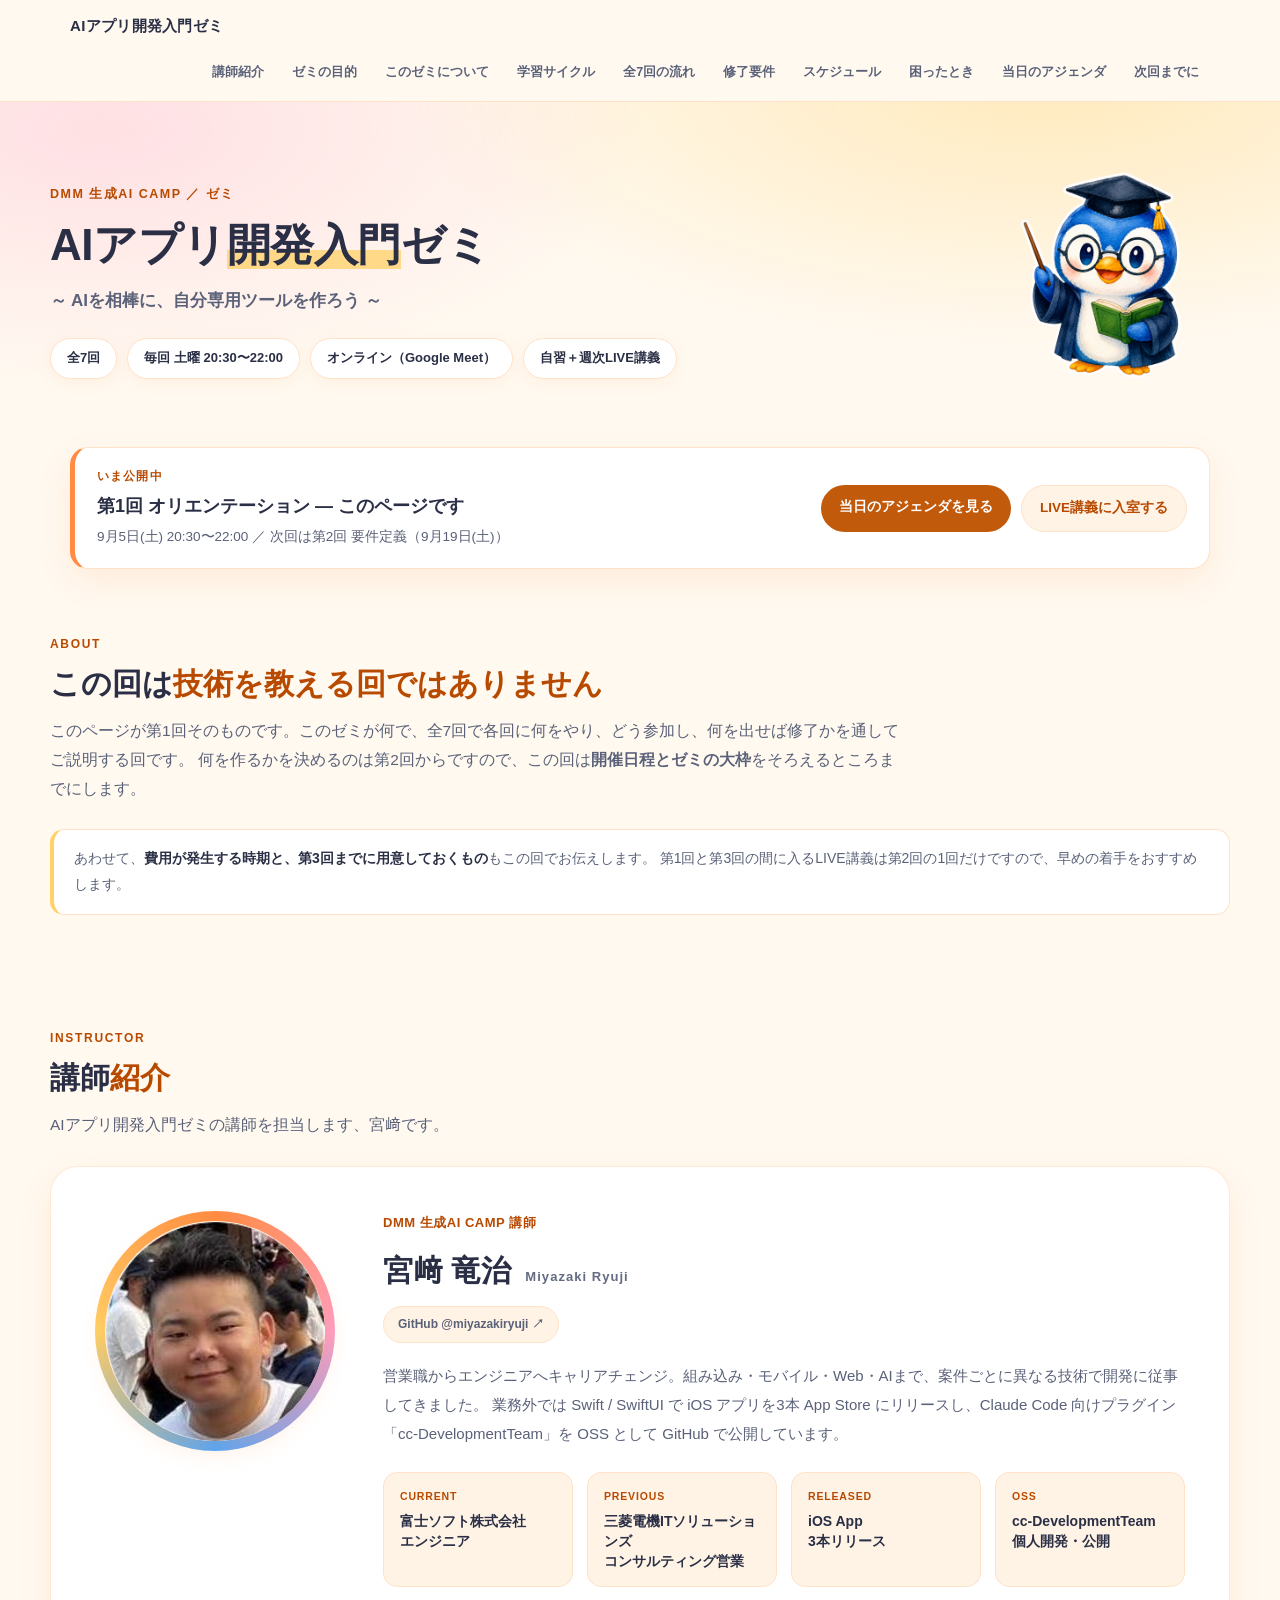
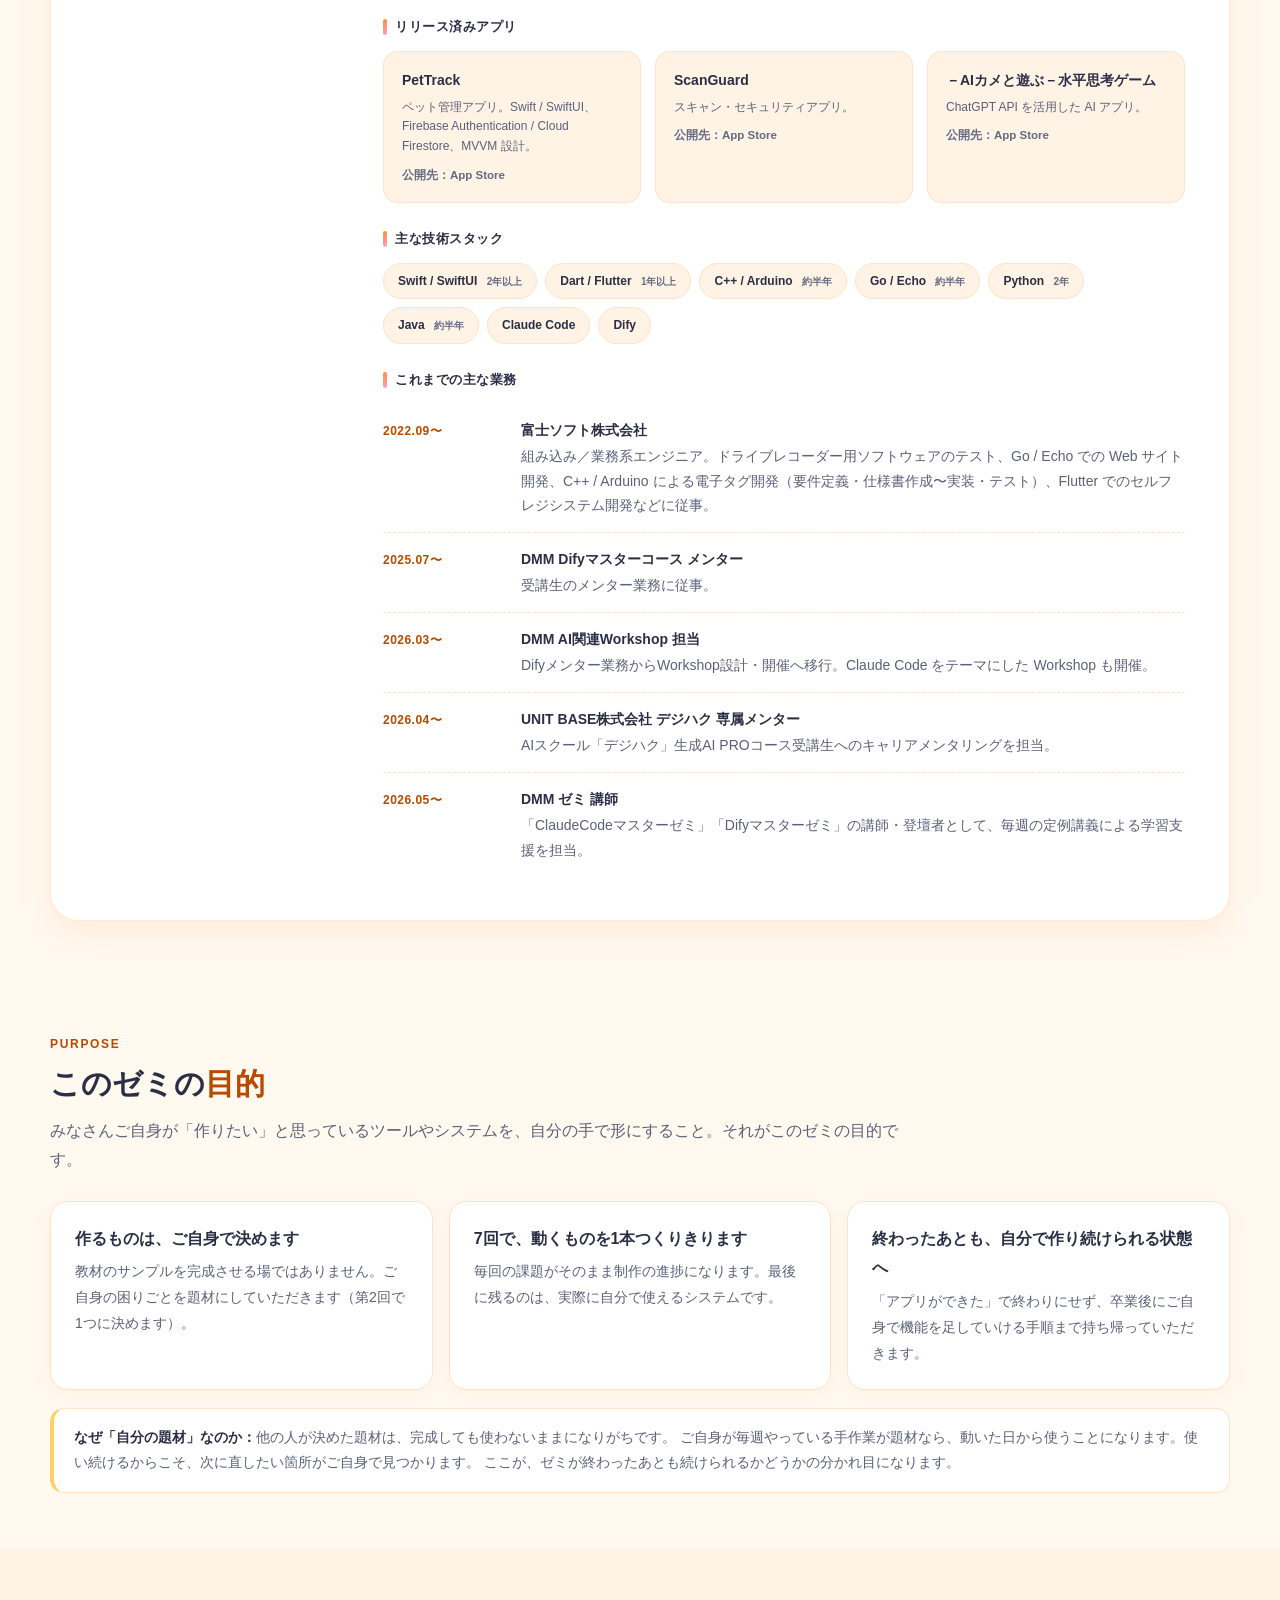
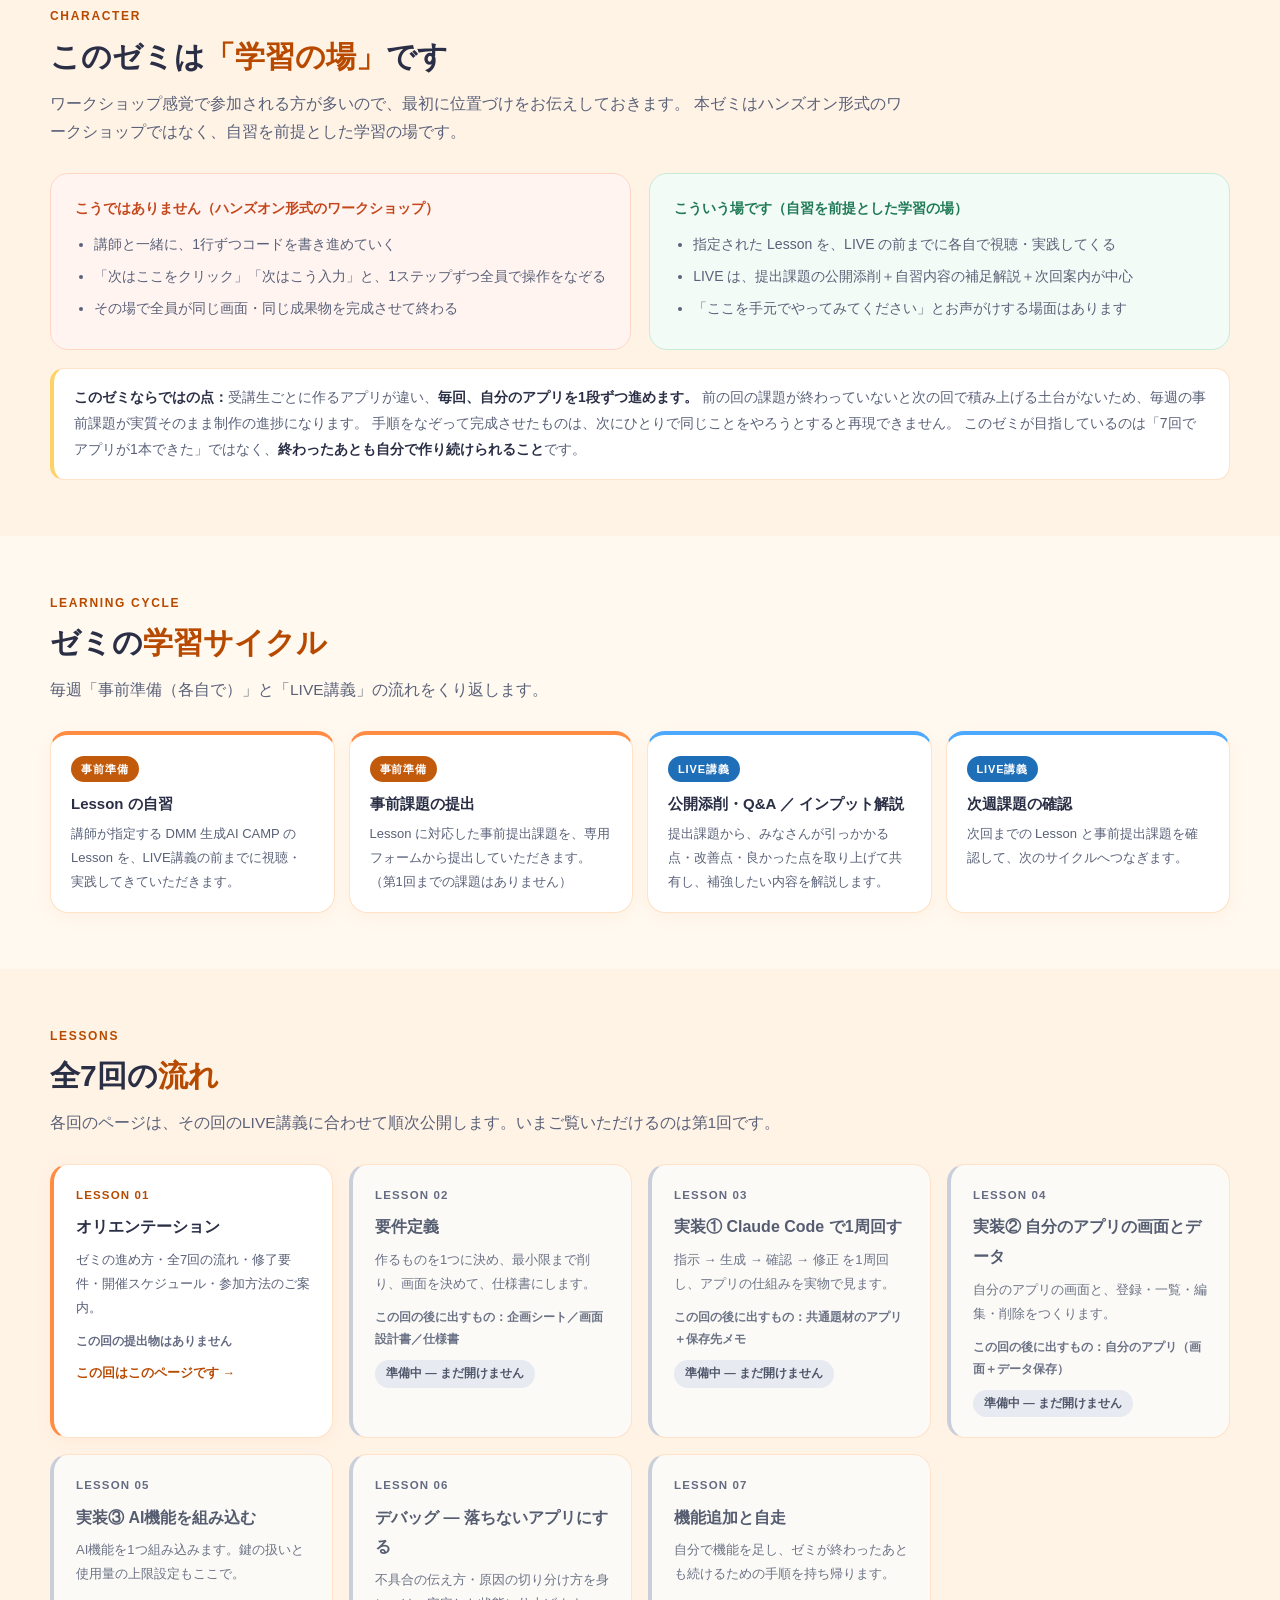
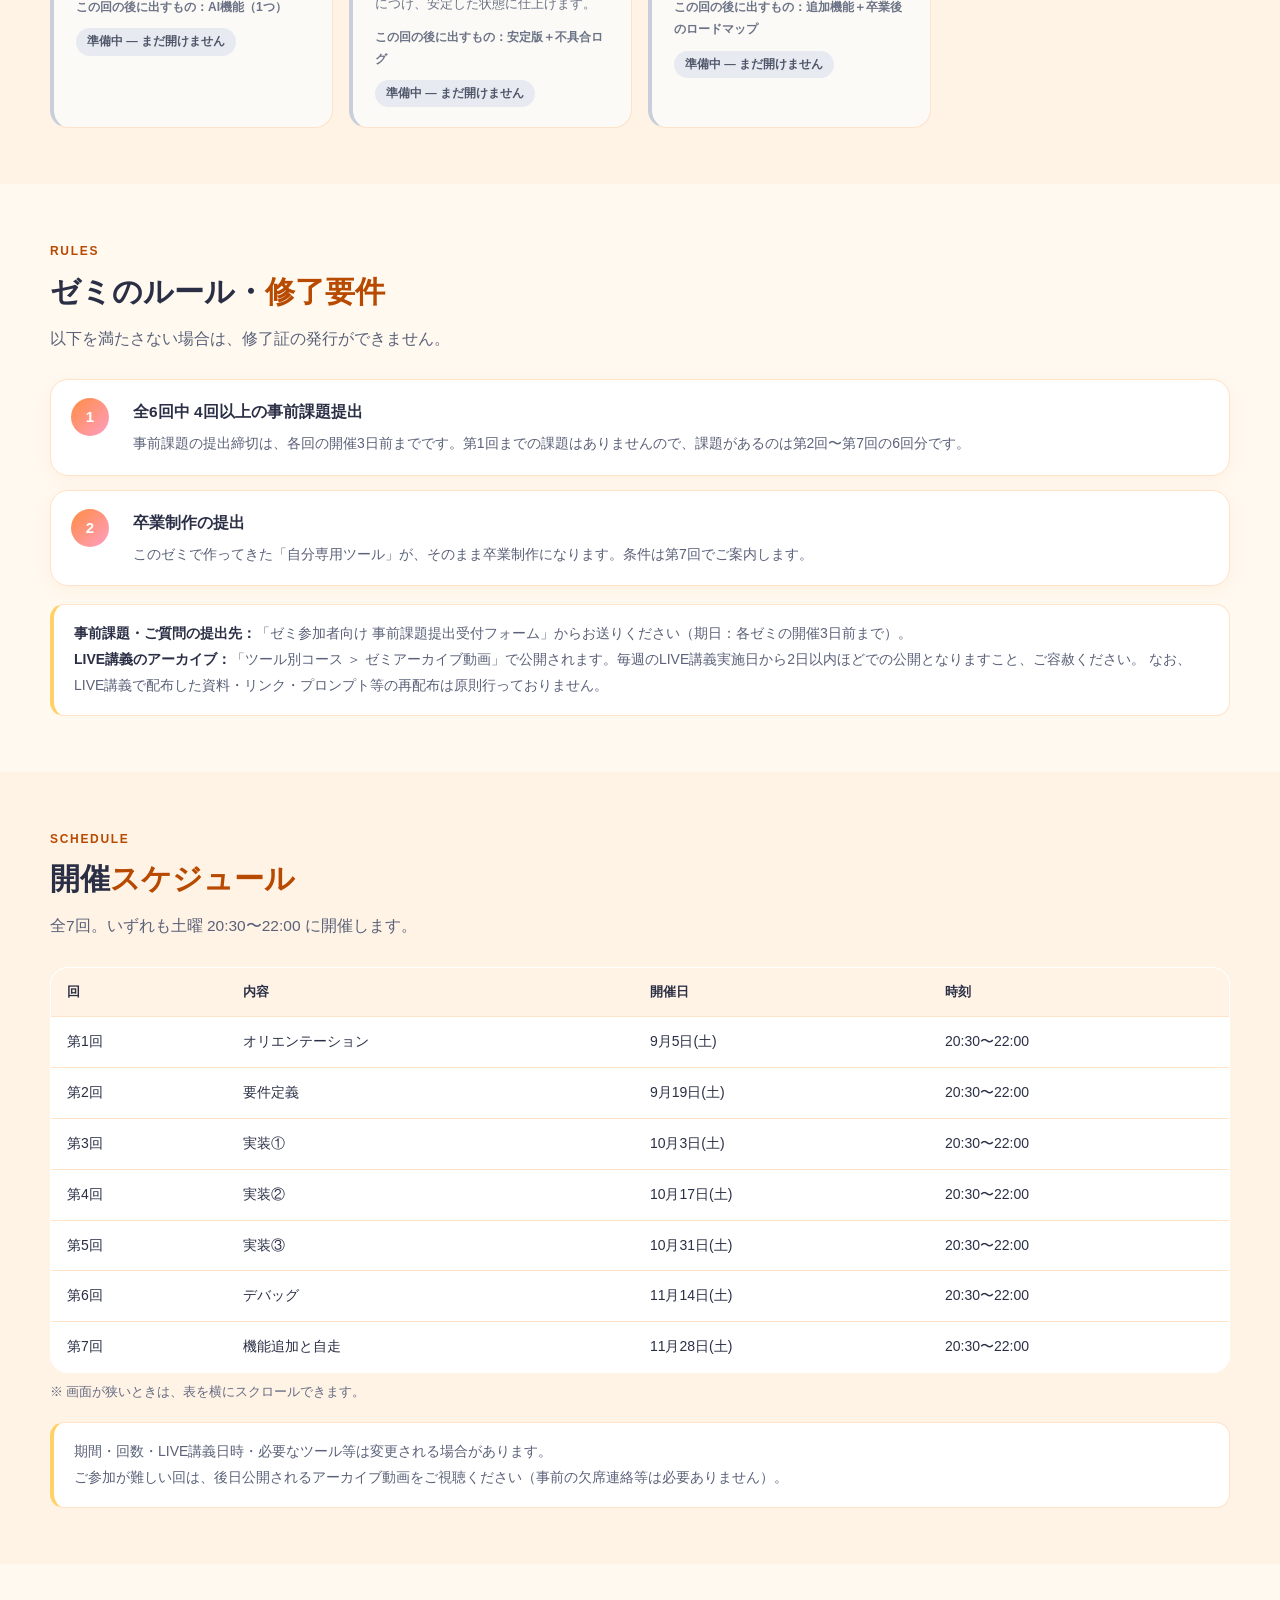
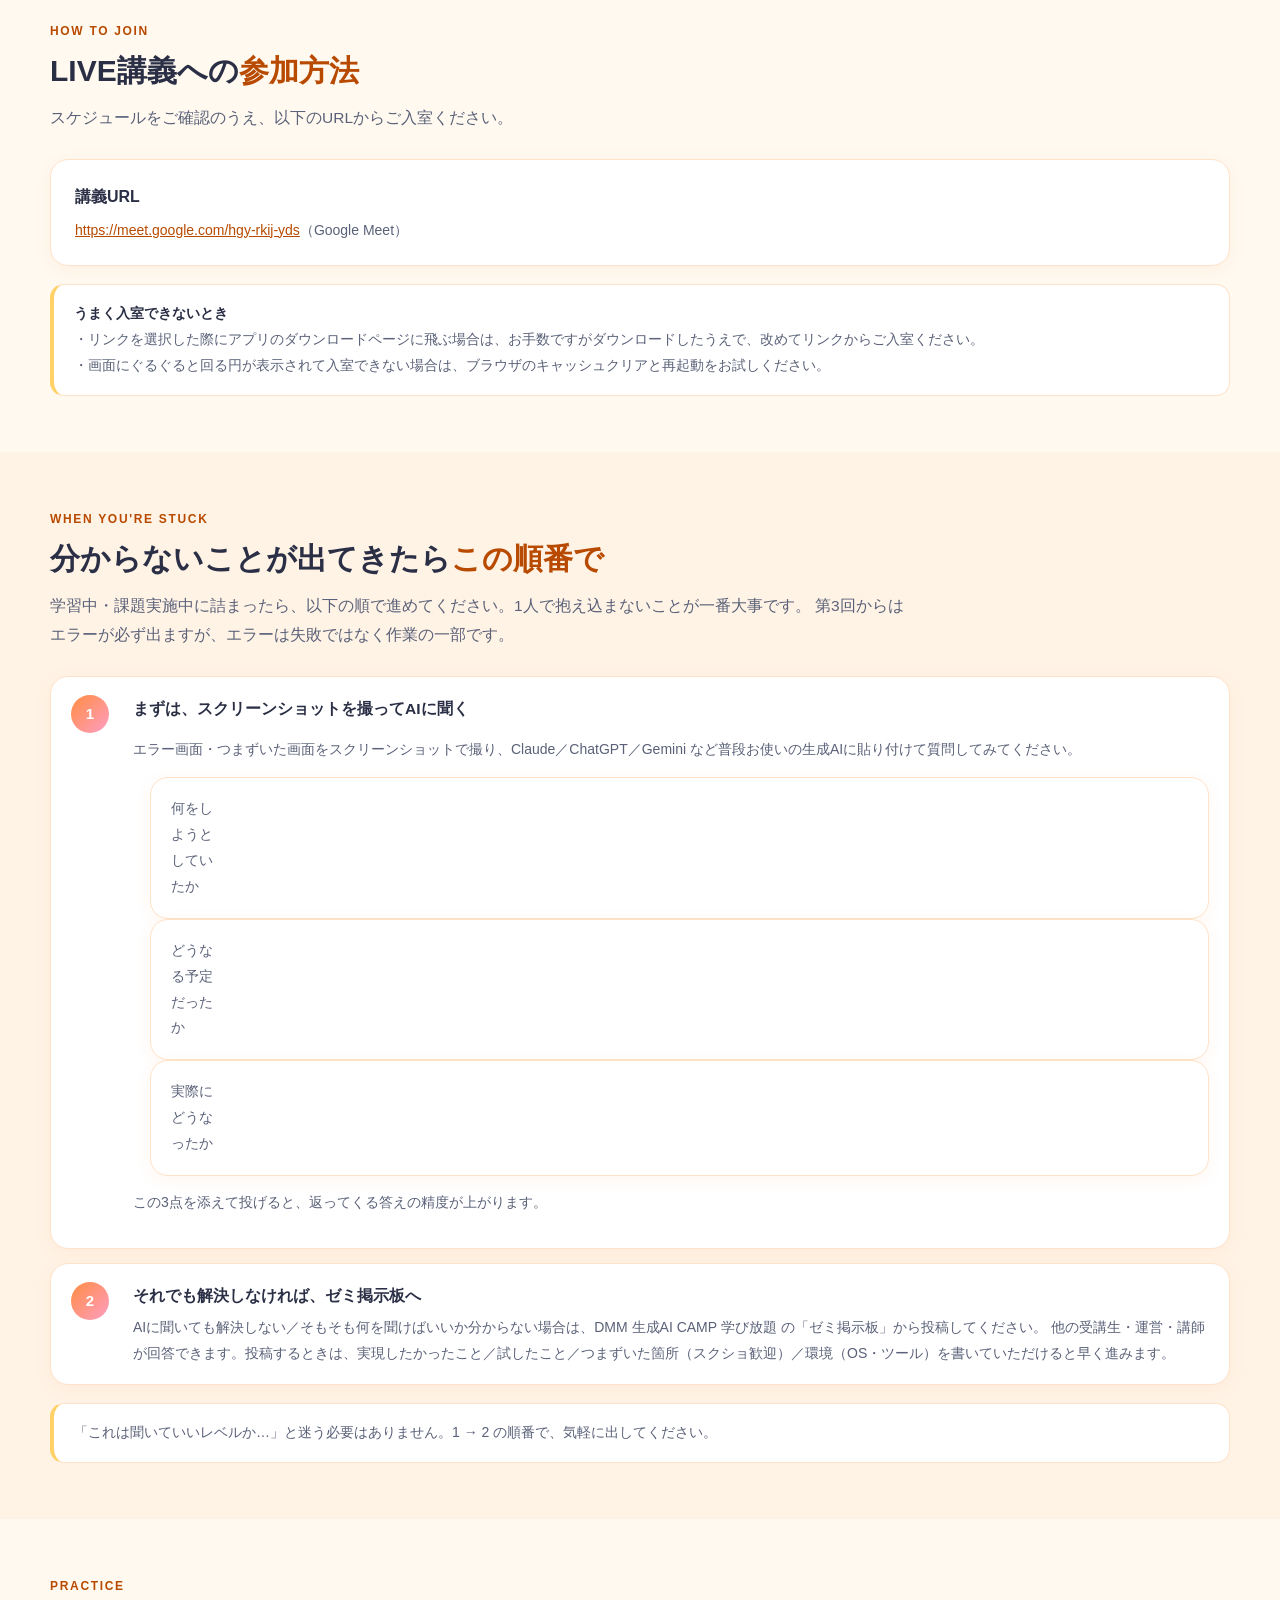
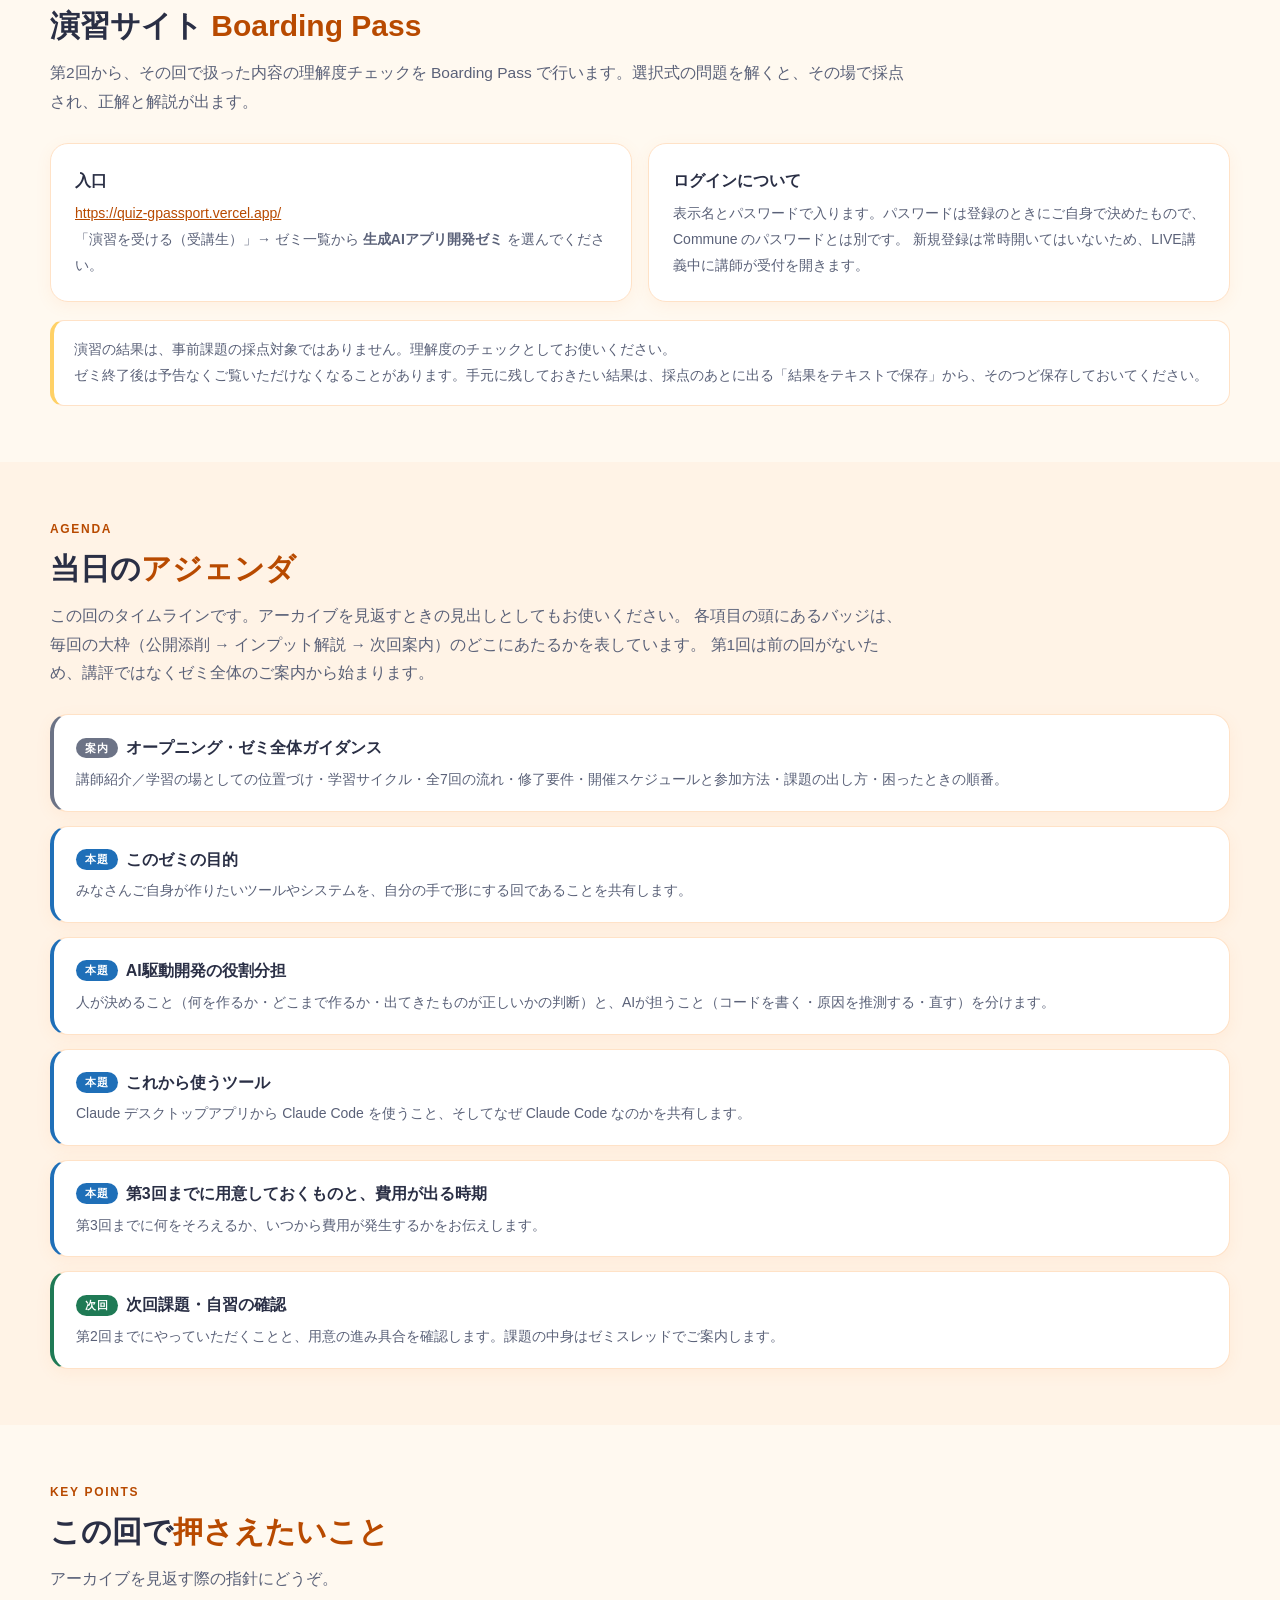
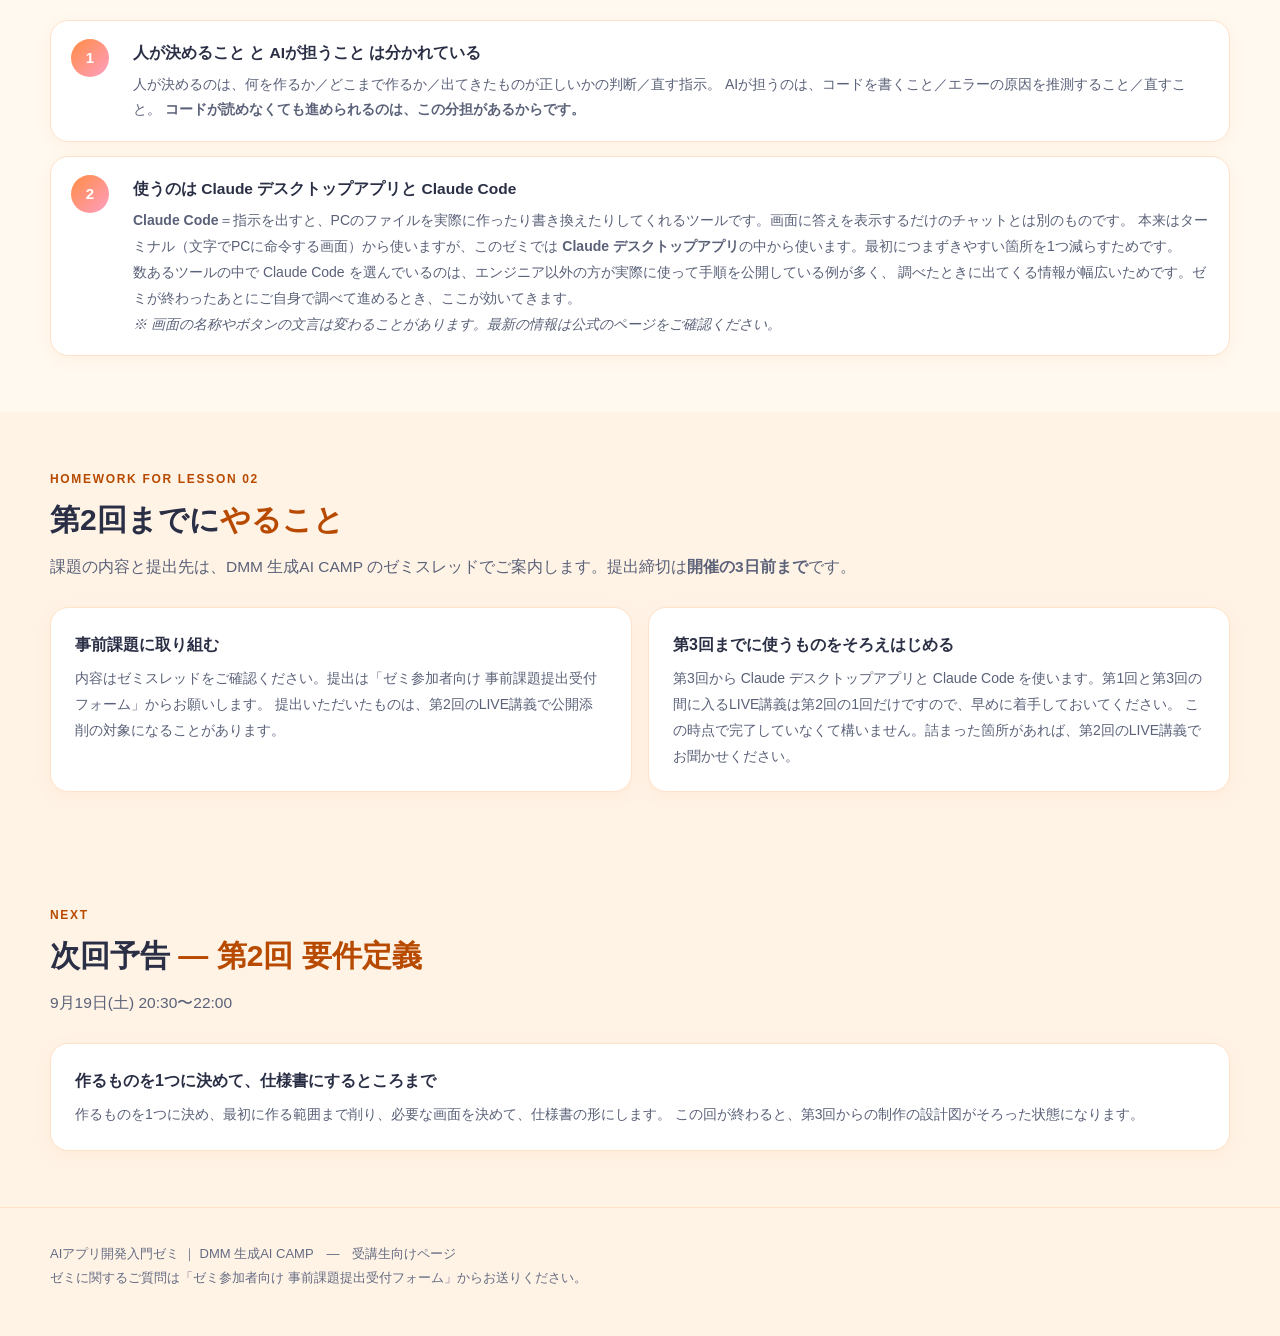
==== commit 7ca725ae: "第1回オリエンテーションを Home に統合した 第1回の中身はゼミ全体の案内そのもので、Home とページを分ける 理由がなかった。lessons/lesson01/ に別ページを持つと、同じことを" ====
--- a/lessons/lesson01/index.html
+++ b/lessons/lesson01/index.html
@@ -4,198 +4,21 @@
 <meta charset="UTF-8">
 <meta name="viewport" content="width=device-width, initial-scale=1.0">
 <title>第1回 オリエンテーション ｜ AIアプリ開発入門ゼミ</title>
-<meta name="description" content="AIアプリ開発入門ゼミ 第1回（オリエンテーション）のページ。当日のアジェンダ、この回で扱った内容、次回までにやることをまとめています。">
+<link rel="canonical" href="../../">
+<meta http-equiv="refresh" content="0; url=../../">
 <link rel="stylesheet" href="../../assets/site.css">
 </head>
 <body>
-
-<a class="skip-link" href="#main">本文へスキップ</a>
-
-<header class="site-header">
-  <div class="site-header__inner">
-    <span class="site-header__name">AIアプリ開発入門ゼミ</span>
-    <nav class="site-header__nav">
-      <a href="../../">Home</a>
-      <a href="#agenda">当日のアジェンダ</a>
-      <a href="#contents">この回で扱ったこと</a>
-      <a href="#next">次回までに</a>
-      <a href="#stuck">困ったとき</a>
-    </nav>
-  </div>
-</header>
-
 <main id="main">
-
-<section class="hero">
-  <div class="hero__inner">
-    <div>
-      <p class="hero__kicker">LESSON 01 ／ 9月5日(土) 20:30〜22:00</p>
-      <h1 class="hero__title">オリエンテーション</h1>
-      <p class="hero__sub">何を作り、何ができるようになるか</p>
-    </div>
-    <div class="hero__mascot">
-      <img src="../../assets/penguins/penguin_pointing.png" alt="">
-    </div>
+<section class="section">
+  <div class="section__inner">
+    <h2 class="section__title">第1回 オリエンテーションは <em>Home に移りました</em></h2>
+    <p class="section__lead">
+      第1回の内容はゼミ全体のご案内そのものですので、Home のページにまとめました。自動で移動します。
+    </p>
+    <p><a class="btn btn--primary" href="../../">AIアプリ開発入門ゼミ Home へ →</a></p>
   </div>
 </section>
-
-<!-- この回について -->
-<section class="section" id="about">
-  <div class="section__inner">
-    <p class="section__kicker">About</p>
-    <h2 class="section__title">この回は<em>技術を教える回ではありません</em></h2>
-    <p class="section__lead">
-      第1回は、このゼミが何で、全7回で各回に何をやり、どう参加し、何を出せば修了かを通してご説明する回です。
-      何を作るかを決めるのは第2回からですので、この回は<strong>開催日程とゼミの大枠</strong>をそろえるところまでにします。
-    </p>
-    <div class="note">
-      あわせて、<strong>費用が発生する時期と、第3回までに用意しておくもの</strong>もこの回でお伝えします。
-      第1回と第3回の間に入るLIVE講義は第2回の1回だけですので、早めの着手をおすすめします。
-    </div>
-  </div>
-</section>
-
-<!-- 当日のアジェンダ -->
-<section class="section section--soft" id="agenda">
-  <div class="section__inner">
-    <p class="section__kicker">Agenda</p>
-    <h2 class="section__title">当日の<em>アジェンダ</em></h2>
-    <p class="section__lead">
-      この回のタイムラインです。アーカイブを見返すときの見出しとしてもお使いください。
-      各項目の頭にあるバッジは、毎回の大枠（公開添削 → インプット解説 → 次回案内）のどこにあたるかを表しています。
-      第1回は前の回がないため、講評ではなくゼミ全体のご案内から始まります。
-    </p>
-
-    <div class="agenda">
-      <div class="agenda__item ag-open">
-        <h3 class="agenda__title"><span class="agenda__badge">案内</span>オープニング・ゼミ全体ガイダンス</h3>
-        <p class="agenda__desc">講師紹介・初回ご挨拶／学習の場としての位置づけ・学習サイクル・全7回の流れ・修了要件・開催スケジュールと参加方法・課題の出し方・困ったときの順番。</p>
-      </div>
-      <div class="agenda__item ag-lecture">
-        <h3 class="agenda__title"><span class="agenda__badge">本題</span>このゼミの目的</h3>
-        <p class="agenda__desc">みなさんご自身が作りたいツールやシステムを、自分の手で形にする回であることを共有します。</p>
-      </div>
-      <div class="agenda__item ag-lecture">
-        <h3 class="agenda__title"><span class="agenda__badge">本題</span>AI駆動開発の役割分担</h3>
-        <p class="agenda__desc">人が決めること（何を作るか・どこまで作るか・出てきたものが正しいかの判断）と、AIが担うこと（コードを書く・原因を推測する・直す）を分けます。</p>
-      </div>
-      <div class="agenda__item ag-lecture">
-        <h3 class="agenda__title"><span class="agenda__badge">本題</span>これから使うツール</h3>
-        <p class="agenda__desc">Claude デスクトップアプリから Claude Code を使うこと、そしてなぜ Claude Code なのかを共有します。</p>
-      </div>
-      <div class="agenda__item ag-lecture">
-        <h3 class="agenda__title"><span class="agenda__badge">本題</span>第3回までに用意しておくものと、費用が出る時期</h3>
-        <p class="agenda__desc">第3回までに何をそろえるか、いつから費用が発生するかをお伝えします。</p>
-      </div>
-      <div class="agenda__item ag-next">
-        <h3 class="agenda__title"><span class="agenda__badge">次回</span>次回課題・自習の確認</h3>
-        <p class="agenda__desc">第2回までにやっていただくことと、用意の進み具合を確認します。課題の中身はゼミスレッドでご案内します。</p>
-      </div>
-    </div>
-  </div>
-</section>
-
-<!-- この回で扱ったこと -->
-<section class="section" id="contents">
-  <div class="section__inner">
-    <p class="section__kicker">Key Points</p>
-    <h2 class="section__title">この回で<em>押さえたいこと</em></h2>
-    <p class="section__lead">アーカイブを見返す際の指針にどうぞ。</p>
-
-    <ol class="steps">
-      <li>
-        <span class="steps__n">1</span>
-        <div>
-          <h3 class="steps__title">人が決めること と AIが担うこと は分かれている</h3>
-          <p class="steps__desc">
-            人が決めるのは、何を作るか／どこまで作るか／出てきたものが正しいかの判断／直す指示。
-            AIが担うのは、コードを書くこと／エラーの原因を推測すること／直すこと。
-            <strong>コードが読めなくても進められるのは、この分担があるからです。</strong>
-          </p>
-        </div>
-      </li>
-      <li>
-        <span class="steps__n">2</span>
-        <div>
-          <h3 class="steps__title">使うのは Claude デスクトップアプリと Claude Code</h3>
-          <p class="steps__desc">
-            <strong>Claude Code</strong>＝指示を出すと、PCのファイルを実際に作ったり書き換えたりしてくれるツールです。画面に答えを表示するだけのチャットとは別のものです。
-            本来はターミナル（文字でPCに命令する画面）から使いますが、このゼミでは <strong>Claude デスクトップアプリ</strong>の中から使います。最初につまずきやすい箇所を1つ減らすためです。<br>
-            数あるツールの中で Claude Code を選んでいるのは、エンジニア以外の方が実際に使って手順を公開している例が多く、
-            調べたときに出てくる情報が幅広いためです。ゼミが終わったあとにご自身で調べて進めるとき、ここが効いてきます。<br>
-            <em>※ 画面の名称やボタンの文言は変わることがあります。最新の情報は公式のページをご確認ください。</em>
-          </p>
-        </div>
-      </li>
-    </ol>
-  </div>
-</section>
-
-<!-- 次回までに -->
-<section class="section section--soft" id="next">
-  <div class="section__inner">
-    <p class="section__kicker">Homework for Lesson 02</p>
-    <h2 class="section__title">第2回までに<em>やること</em></h2>
-    <p class="section__lead">
-      課題の内容と提出先は、DMM 生成AI CAMP のゼミスレッドでご案内します。提出締切は<strong>開催の3日前まで</strong>です。
-    </p>
-
-    <div class="cards cards--2">
-      <div class="card">
-        <h3 class="card__title">事前課題に取り組む</h3>
-        <p class="card__desc">
-          内容はゼミスレッドをご確認ください。提出は「ゼミ参加者向け 事前課題提出受付フォーム」からお願いします。
-          提出いただいたものは、第2回のLIVE講義で公開添削の対象になることがあります。
-        </p>
-      </div>
-      <div class="card">
-        <h3 class="card__title">第3回までに使うものをそろえはじめる</h3>
-        <p class="card__desc">
-          第3回から Claude デスクトップアプリと Claude Code を使います。第1回と第3回の間に入るLIVE講義は第2回の1回だけですので、早めに着手しておいてください。
-          この時点で完了していなくて構いません。詰まった箇所があれば、第2回のLIVE講義でお聞かせください。
-        </p>
-      </div>
-    </div>
-  </div>
-</section>
-
-<!-- 困ったとき -->
-<section class="section" id="stuck">
-  <div class="section__inner">
-    <p class="section__kicker">When You're Stuck</p>
-    <h2 class="section__title">分からないことが出てきたら<em>この順番で</em></h2>
-    <p class="section__lead">
-      ① まずスクリーンショットを撮って、普段お使いの生成AIに聞く → ② それでも解決しなければ、ゼミ掲示板に投稿する。
-      1人で抱え込まないことが一番大事です。
-    </p>
-    <p><a href="../../#stuck">くわしい手順と、質問するときに書くこと →</a></p>
-  </div>
-</section>
-
-<!-- 次回予告 -->
-<section class="section section--soft" id="preview">
-  <div class="section__inner">
-    <p class="section__kicker">Next</p>
-    <h2 class="section__title">次回予告 <em>― 第2回 要件定義</em></h2>
-    <p class="section__lead">9月19日(土) 20:30〜22:00</p>
-    <div class="card">
-      <h3 class="card__title">作るものを1つに決めて、仕様書にするところまで</h3>
-      <p class="card__desc">
-        作るものを1つに決め、最初に作る範囲まで削り、必要な画面を決めて、仕様書の形にします。
-        この回が終わると、第3回からの制作の設計図がそろった状態になります。
-      </p>
-    </div>
-  </div>
-</section>
-
 </main>
-
-<footer class="site-footer">
-  <div class="site-footer__inner">
-    <a href="../../">← AIアプリ開発入門ゼミ Home にもどる</a><br><br>
-    AIアプリ開発入門ゼミ ｜ DMM 生成AI CAMP　—　受講生向けページ
-  </div>
-</footer>
-
 </body>
 </html>
--- a/assets/site.css
+++ b/assets/site.css
@@ -239,10 +239,6 @@
 .site-footer { padding: 34px 20px 46px; border-top: 1px solid var(--border); background: var(--bg-soft); }
 .site-footer__inner { max-width: var(--container); margin: 0 auto; font-size: 13px; color: var(--text-mute); }
 .site-footer a { color: var(--text-accent); }
-.skip-link { position: absolute; left: -9999px; top: 0; z-index: 100; background: var(--bg-card);
-  border: 2px solid var(--accent-orange); border-radius: 0 0 10px 0; padding: 10px 18px;
-  font-weight: 800; text-decoration: none; }
-.skip-link:focus { left: 0; }
 
 /* ---- ページ内リンクの戻り ---- */
 .backlink { display: inline-block; font-size: 13px; font-weight: 700; text-decoration: none;
@@ -279,5 +275,5 @@
   .steps__n { width: 32px; height: 32px; font-size: 13.5px; }
   .now__inner { padding: 16px 18px; }
   .now__actions { margin-left: 0; width: 100%; }
-  .btn { flex: 1; text-align: center; }
-}
+  .btn { flex: 1 1 100%; text-align: center; padding: 12px 18px; }
+}
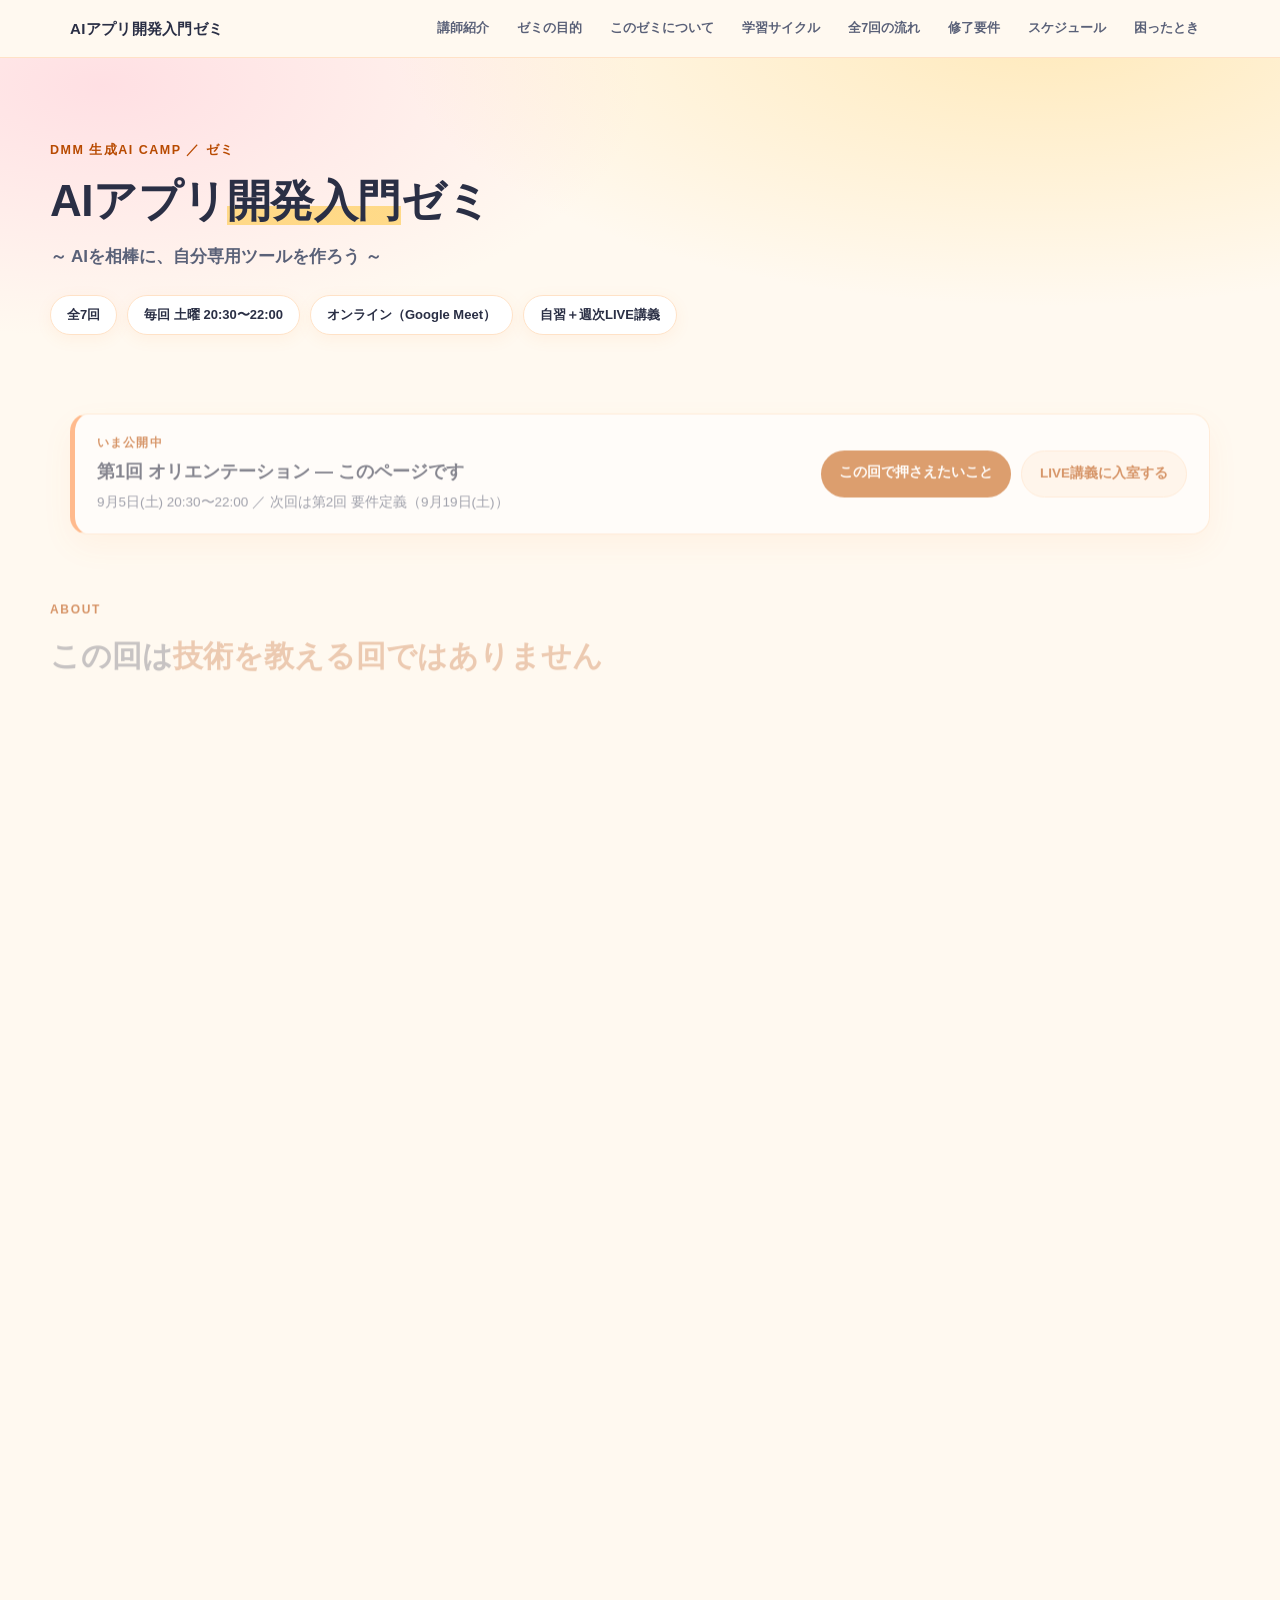
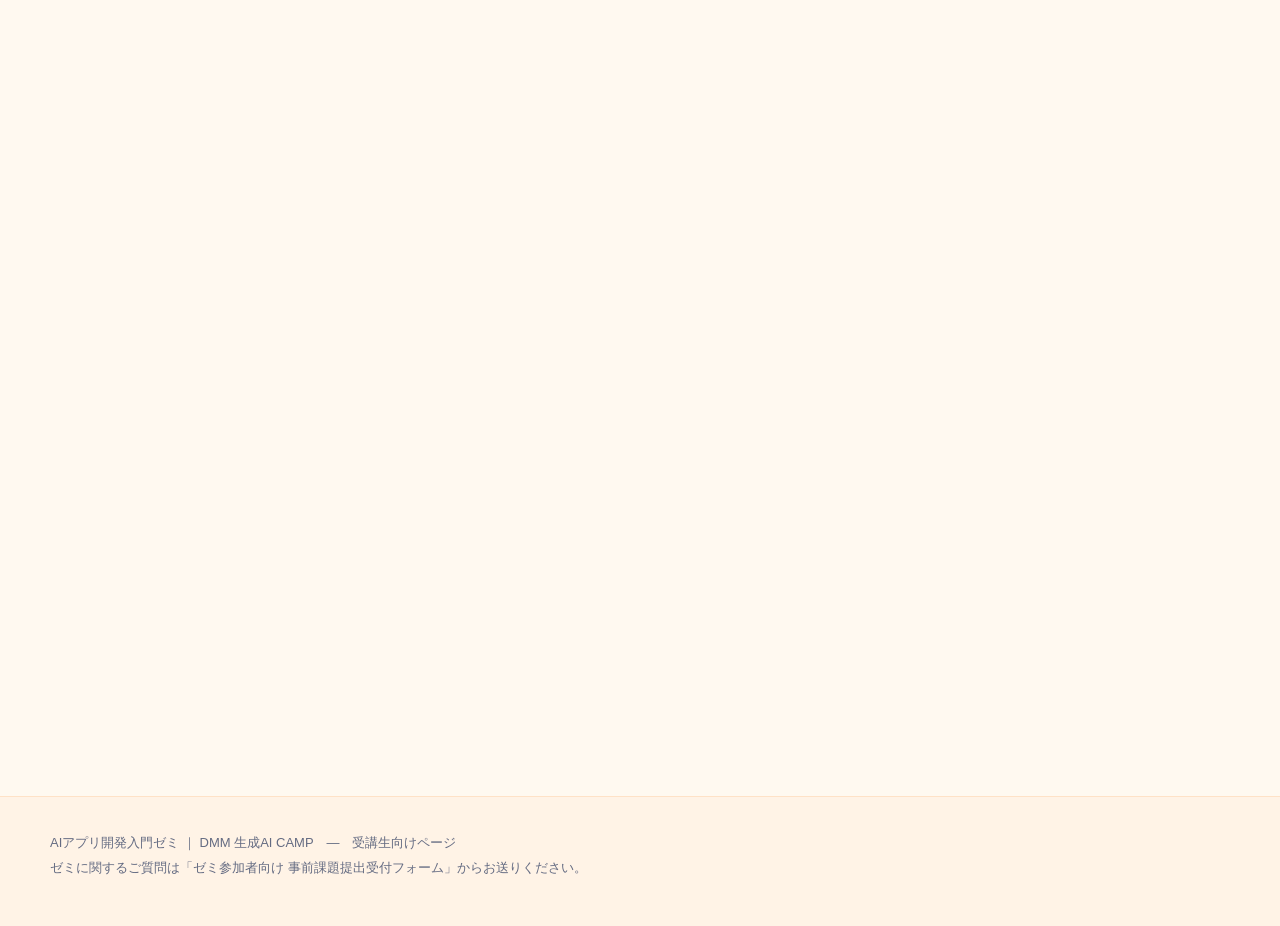
==== commit 3a8782fd: "各ページに JS の動きを入れた（スクロール出現・ヘッダの影と進捗バー・現在位置・上へ戻る） Co-Authored-By: Claude Fable 5.1 <noreply@anthropic.c" ====
--- a/lessons/lesson01/index.html
+++ b/lessons/lesson01/index.html
@@ -7,6 +7,8 @@
 <link rel="canonical" href="../../">
 <meta http-equiv="refresh" content="0; url=../../">
 <link rel="stylesheet" href="../../assets/site.css">
+<script>document.documentElement.classList.add("js");</script>
+<script src="../../assets/site.js" defer></script>
 </head>
 <body>
 <main id="main">
--- a/assets/site.css
+++ b/assets/site.css
@@ -199,14 +199,51 @@
 
 /* ---- ルール・手順の番号リスト ---- */
 .steps { display: grid; gap: 14px; margin: 0; padding: 0; list-style: none; }
-.steps li { display: grid; grid-template-columns: 46px 1fr; gap: 16px; align-items: start;
+/* カードにするのは直下の li だけ。ステップの本文中に箇条書きを置くと、
+   子孫セレクタでは中の li までカード化され、文字が 46px 幅に潰れる */
+.steps > li { display: grid; grid-template-columns: 46px 1fr; gap: 16px; align-items: start;
   background: var(--bg-card); border: 1px solid var(--border); border-radius: var(--radius);
   padding: 18px 20px; box-shadow: var(--shadow-sm); }
 .steps__n { width: 38px; height: 38px; border-radius: 50%; display: grid; place-items: center;
   background: linear-gradient(135deg, var(--accent-orange), var(--accent-pink)); color: #fff; font-weight: 900; font-size: 15px; }
 .steps__title { font-size: 15.5px; font-weight: 800; margin: 0 0 4px; }
 .steps__desc { font-size: 14px; color: var(--text-sub); margin: 0; }
-.steps__desc ul { margin: 8px 0 0; padding-left: 1.2em; }
+.steps__desc ul { margin: 8px 0 0; padding-left: 1.25em; list-style: disc; }
+.steps__desc li { display: list-item; grid-template-columns: none; gap: 0;
+  background: none; border: 0; border-radius: 0; padding: 0; box-shadow: none; margin: 2px 0; }
+
+/* ---- ステップカード（困ったときの順番） ---- */
+.stepcards { display: grid; grid-template-columns: 1fr 1fr; gap: 20px; align-items: start; }
+.stepcard { position: relative; background: var(--bg-card); border: 1px solid var(--border);
+  border-radius: var(--radius); padding: 26px 26px 24px; box-shadow: var(--shadow-sm); overflow: hidden; }
+/* 上辺の色で2つの手順を見分ける */
+.stepcard::before { content: ""; position: absolute; inset: 0 0 auto 0; height: 4px; }
+.stepcard--a::before { background: var(--accent-orange); }
+.stepcard--b::before { background: var(--accent-blue); }
+
+.stepcard__eyebrow { display: flex; align-items: center; gap: 10px; margin: 0 0 14px;
+  font-size: 12.5px; font-weight: 800; letter-spacing: 0.12em; }
+.stepcard--a .stepcard__eyebrow { color: var(--on-orange); }
+.stepcard--b .stepcard__eyebrow { color: var(--on-blue); }
+.stepcard__n { flex: none; width: 28px; height: 28px; border-radius: 50%;
+  display: grid; place-items: center; color: #fff; font-size: 14px; font-weight: 900; letter-spacing: 0; }
+.stepcard--a .stepcard__n { background: var(--accent-orange); }
+.stepcard--b .stepcard__n { background: var(--accent-blue); }
+
+.stepcard__title { margin: 0 0 12px; font-size: 19px; font-weight: 900; line-height: 1.55; color: var(--text-main); }
+.stepcard__desc { margin: 0; font-size: 14.5px; line-height: 1.9; color: var(--text-sub); }
+
+.stepcard__box { margin: 18px 0 0; background: var(--bg-soft); border-radius: 14px; padding: 16px 18px; }
+.stepcard__box-title { margin: 0 0 8px; font-size: 14px; font-weight: 800; color: var(--text-main); }
+.stepcard__box ul { margin: 0; padding-left: 1.3em; list-style: disc; }
+.stepcard__box li { display: list-item; margin: 4px 0; font-size: 14px; line-height: 1.8; color: var(--text-sub); }
+.stepcard__box-foot { margin: 8px 0 0; font-size: 14px; color: var(--text-sub); }
+
+@media (max-width: 860px) {
+  .stepcards { grid-template-columns: 1fr; }
+  .stepcard { padding: 22px 20px 20px; }
+  .stepcard__title { font-size: 17.5px; }
+}
 
 /* ---- 表 ---- */
 .table-wrap { overflow-x: auto; }
@@ -277,3 +314,78 @@
   .now__actions { margin-left: 0; width: 100%; }
   .btn { flex: 1 1 100%; text-align: center; padding: 12px 18px; }
 }
+
+/* ==== 動き（assets/site.js と対。html に .js が付いたときだけ効く） ====
+   JS 無効：何も隠さない。OS の「視差効果を減らす」：.reduce が付き、動かさない */
+
+/* ---- 読み込み直後：ヒーローが順に出てくる ---- */
+@keyframes rise { from { opacity: 0; transform: translateY(18px); } to { opacity: 1; transform: none; } }
+@keyframes pop  { 0% { opacity: 0; transform: scale(.6); } 70% { transform: scale(1.08); } 100% { opacity: 1; transform: scale(1); } }
+@keyframes sweep { from { background-size: 0% 100%; } to { background-size: 100% 100%; } }
+@keyframes float { 0%, 100% { transform: translateY(0) rotate(-1deg); } 50% { transform: translateY(-10px) rotate(1.5deg); } }
+@keyframes wiggle { 0%, 100% { transform: rotate(0); } 25% { transform: rotate(-6deg); } 75% { transform: rotate(6deg); } }
+
+.js:not(.reduce) .hero__kicker,
+.js:not(.reduce) .hero__title,
+.js:not(.reduce) .hero__sub,
+.js:not(.reduce) .hero__facts li { opacity: 0; animation: rise .8s var(--ease) forwards; }
+.js:not(.reduce) .hero__kicker { animation-delay: .05s; }
+.js:not(.reduce) .hero__title { animation-delay: .15s; }
+.js:not(.reduce) .hero__sub { animation-delay: .3s; }
+.js:not(.reduce) .hero__facts li { animation-delay: calc(.45s + var(--i, 0) * .08s); }
+.js:not(.reduce) .hero__facts li:nth-child(2) { --i: 1; }
+.js:not(.reduce) .hero__facts li:nth-child(3) { --i: 2; }
+.js:not(.reduce) .hero__facts li:nth-child(4) { --i: 3; }
+.js:not(.reduce) .hero__facts li:nth-child(5) { --i: 4; }
+/* タイトルのマーカーは、文字が出たあとに左から引く */
+.js:not(.reduce) .hero__title em { background-repeat: no-repeat; background-size: 0% 100%;
+  animation: sweep .7s var(--ease) .75s forwards; }
+.js:not(.reduce) .hero__mascot img { opacity: 0; animation: pop .7s var(--ease) .35s forwards, float 4.5s ease-in-out 1.1s infinite; }
+.js:not(.reduce) .hero__mascot img:hover { animation: wiggle .6s ease-in-out; }
+.js:not(.reduce) .message__mascot { animation: float 5s ease-in-out infinite; }
+
+/* ---- スクロールで要素が出てくる（対象一覧は site.js の REVEAL と同じ） ---- */
+.js:not(.reduce) .section__kicker, .js:not(.reduce) .section__title, .js:not(.reduce) .section__lead,
+.js:not(.reduce) .now__inner, .js:not(.reduce) .instructor, .js:not(.reduce) .message,
+.js:not(.reduce) .card, .js:not(.reduce) .cycle__step, .js:not(.reduce) .lesson-card, .js:not(.reduce) .steps > li,
+.js:not(.reduce) .stepcard, .js:not(.reduce) .contrast__col, .js:not(.reduce) .agenda__item, .js:not(.reduce) .meta-card,
+.js:not(.reduce) .app-card, .js:not(.reduce) .career > li, .js:not(.reduce) .note, .js:not(.reduce) .table-wrap,
+.js:not(.reduce) .section__inner > p, .js:not(.reduce) .section__inner > ul {
+  opacity: 0; transform: translateY(22px);
+  transition: opacity .75s var(--ease), transform .75s var(--ease),
+              box-shadow .25s var(--ease), border-color .25s var(--ease), background .25s var(--ease), color .2s var(--ease);
+}
+.js:not(.reduce) .section__title { transition-delay: .08s; }
+.js:not(.reduce) .section__lead { transition-delay: .16s; }
+/* .is-visible を2回重ねて優先度を上げる（.career > li のように要素名を含む「隠す」側に負けないため） */
+.js:not(.reduce) .is-visible.is-visible { opacity: 1; transform: none; }
+/* 出現後にホバーの浮き上がりが効くよう、transform の指定を外す */
+.js:not(.reduce) a.lesson-card.is-visible.is-visible:hover { transform: translateY(-3px); }
+/* 番号つき手順：カードが出たあとに丸番号が弾む */
+.js:not(.reduce) .steps > li.is-visible .steps__n { animation: pop .55s var(--ease) .25s both; }
+.js:not(.reduce) .stepcard.is-visible .stepcard__n { animation: pop .55s var(--ease) .3s both; }
+/* カードは出現後、ホバーでわずかに浮く */
+.js:not(.reduce) .card.is-visible.is-visible:hover, .js:not(.reduce) .cycle__step.is-visible.is-visible:hover,
+.js:not(.reduce) .stepcard.is-visible.is-visible:hover, .js:not(.reduce) .steps > li.is-visible.is-visible:hover {
+  transform: translateY(-3px); box-shadow: var(--shadow-md); border-color: #FFD1A6; }
+
+/* ---- 固定ヘッダ：スクロールで影／読み進みバー／いま見ている節 ---- */
+.site-header { transition: box-shadow .3s var(--ease); }
+.site-header.is-scrolled { box-shadow: 0 6px 24px rgba(255, 140, 66, .14); }
+.progress { position: absolute; left: 0; right: 0; bottom: -1px; height: 3px; transform-origin: 0 50%; transform: scaleX(0);
+  background: linear-gradient(90deg, var(--accent-orange), var(--accent-pink)); pointer-events: none; }
+.site-header__nav a.is-active { background: var(--bg-soft); color: var(--text-accent); box-shadow: inset 0 -2px 0 var(--accent-orange); }
+
+/* ---- 上へ戻る ---- */
+.totop { position: fixed; right: 18px; bottom: 18px; z-index: 60; width: 46px; height: 46px; border-radius: 50%;
+  display: grid; place-items: center; text-decoration: none; font-weight: 900; font-size: 18px; color: #fff;
+  background: linear-gradient(135deg, var(--accent-orange), var(--accent-pink)); box-shadow: var(--shadow-md);
+  opacity: 0; transform: translateY(14px) scale(.9); pointer-events: none; transition: opacity .3s var(--ease), transform .3s var(--ease); }
+.totop.is-shown { opacity: 1; transform: none; pointer-events: auto; }
+.totop:hover { transform: translateY(-2px); }
+
+@media (prefers-reduced-motion: reduce) {
+  .js * { animation: none !important; transition: none !important; }
+  .js .hero__kicker, .js .hero__title, .js .hero__sub, .js .hero__facts li, .js .hero__mascot img { opacity: 1; }
+  .js .hero__title em { background-size: 100% 100%; }
+}
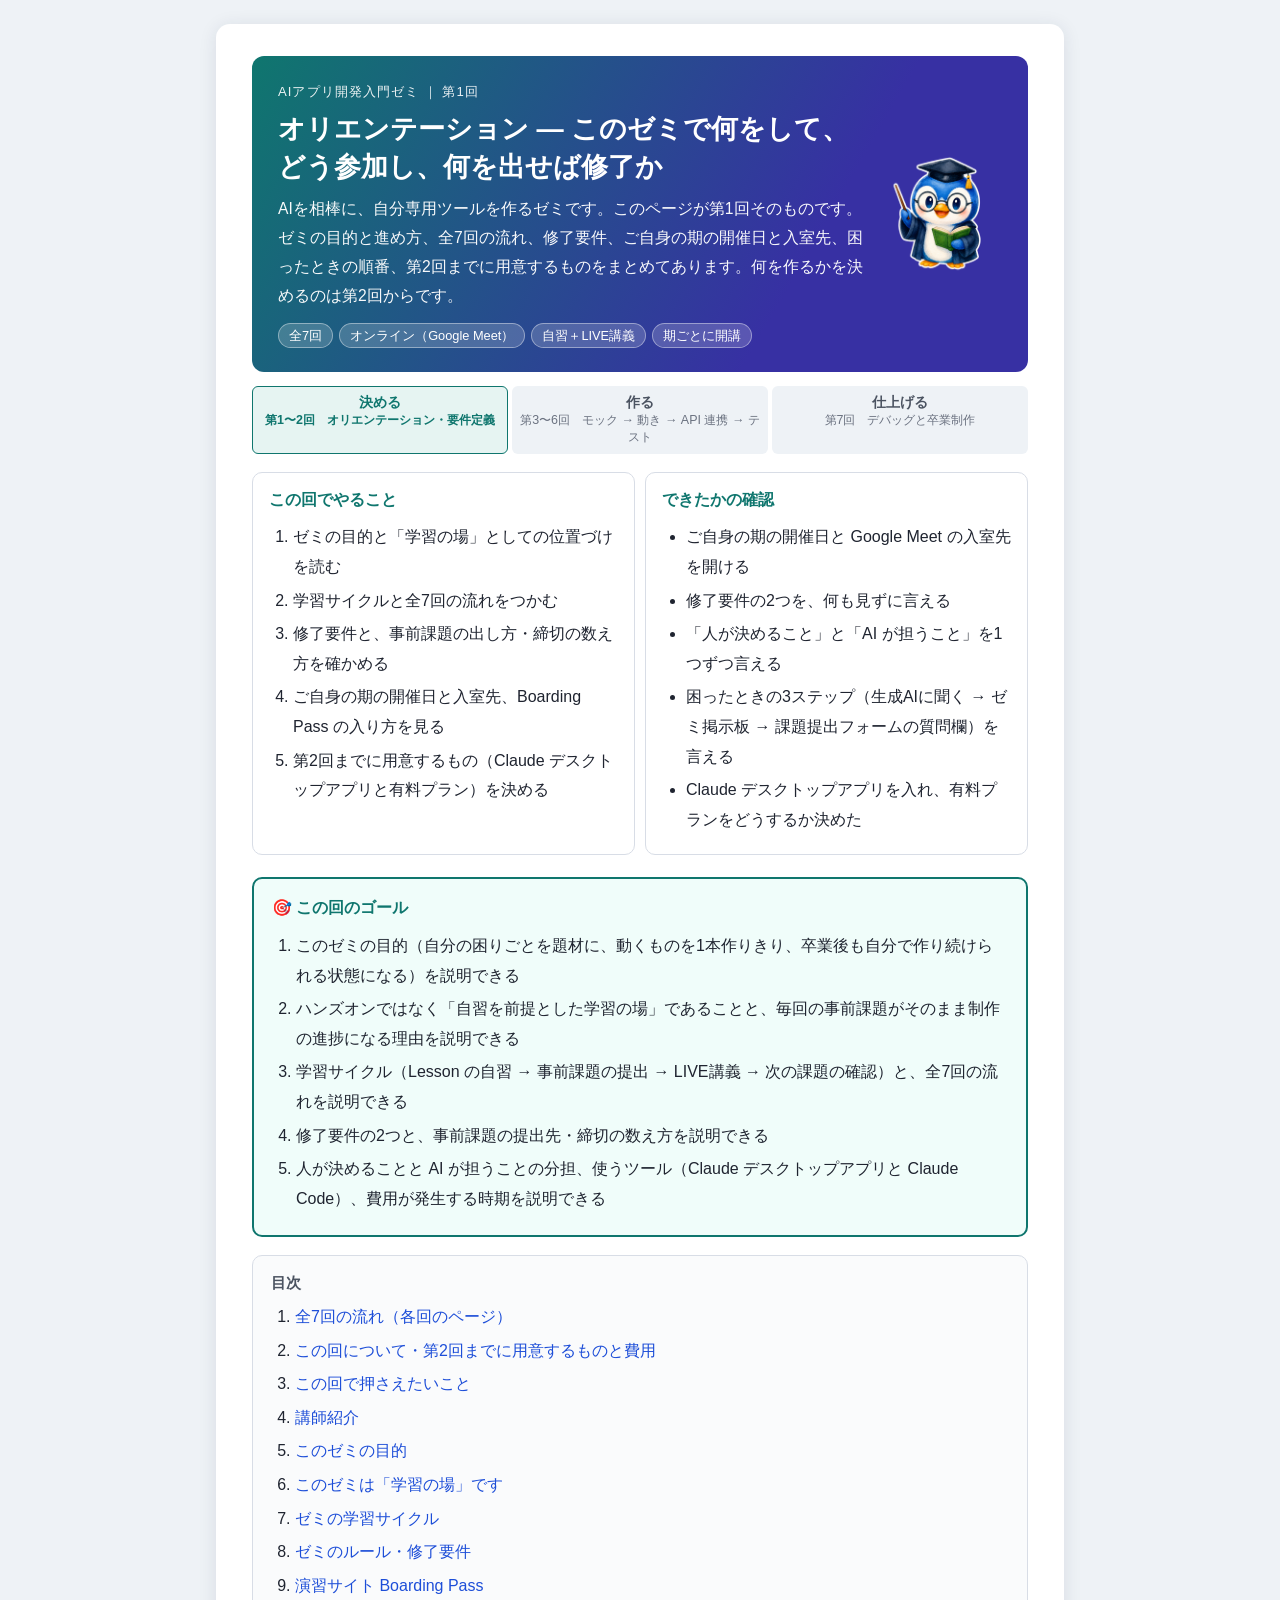
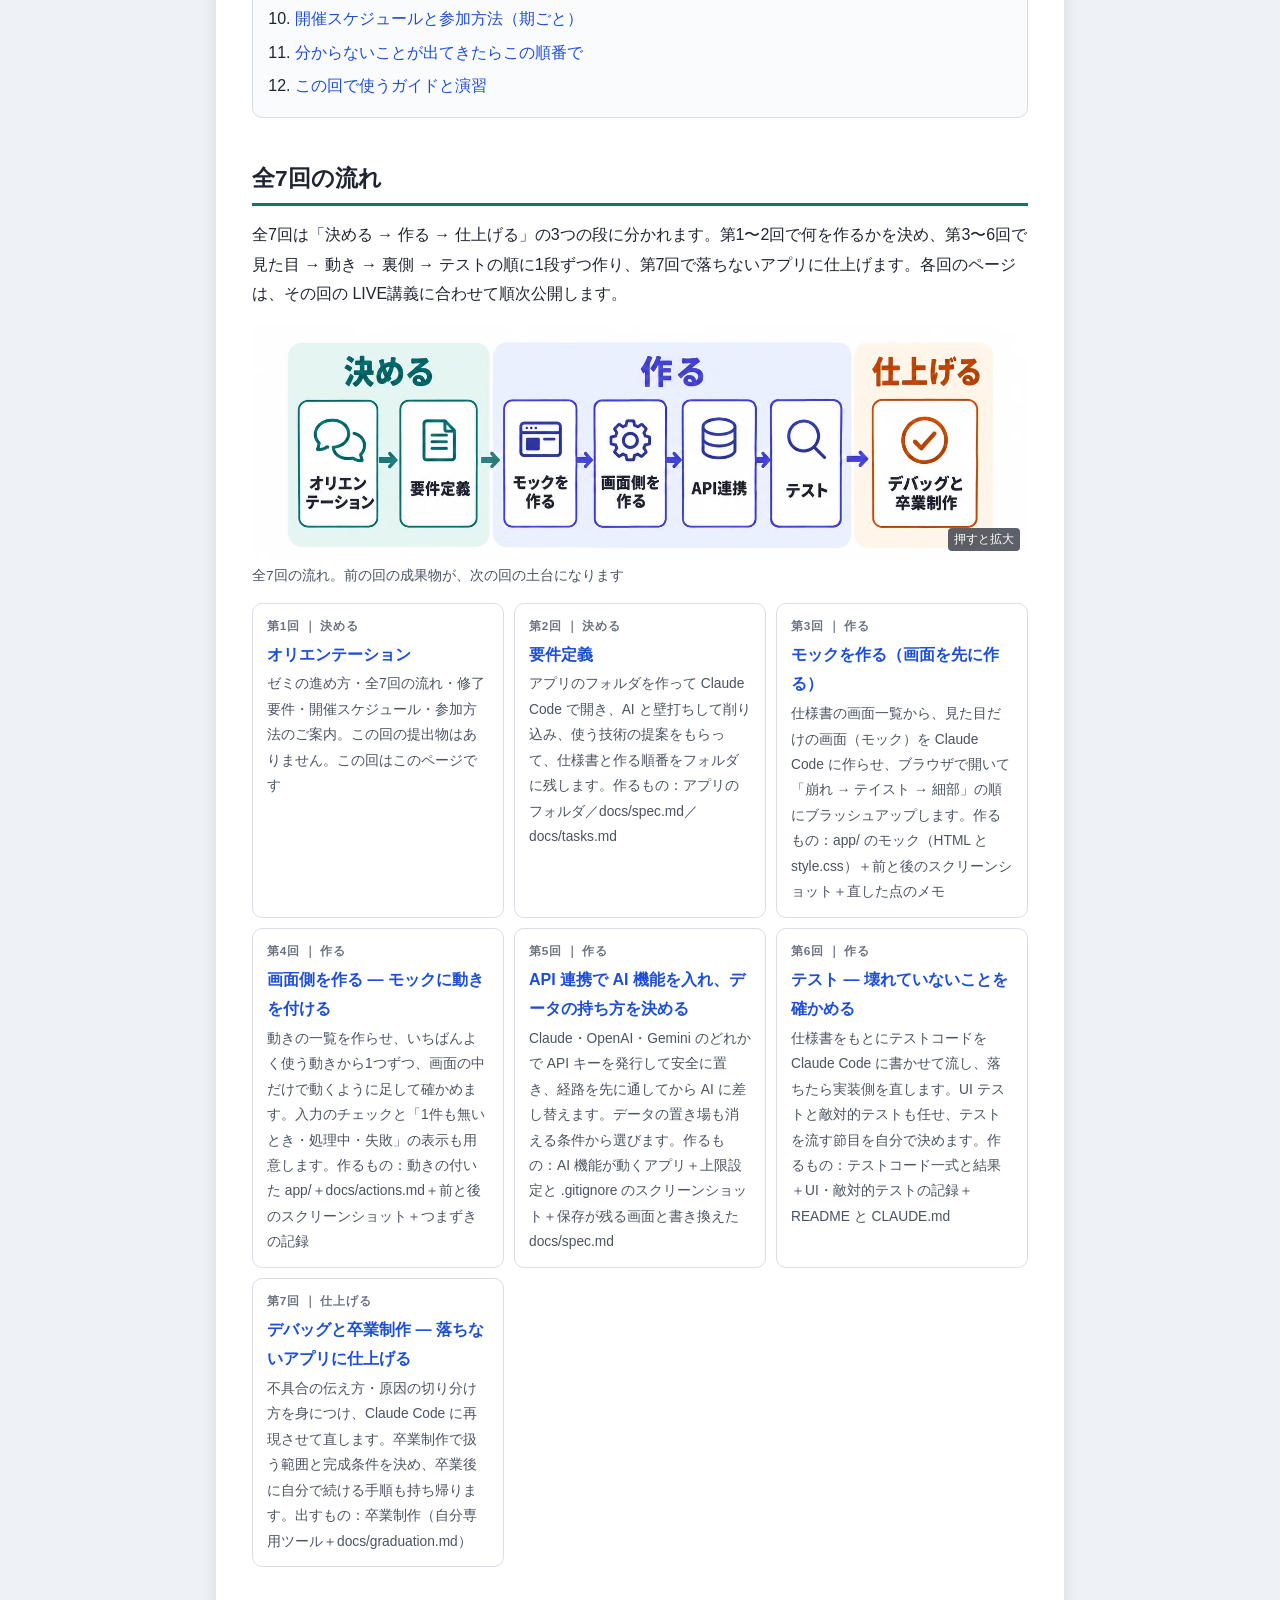
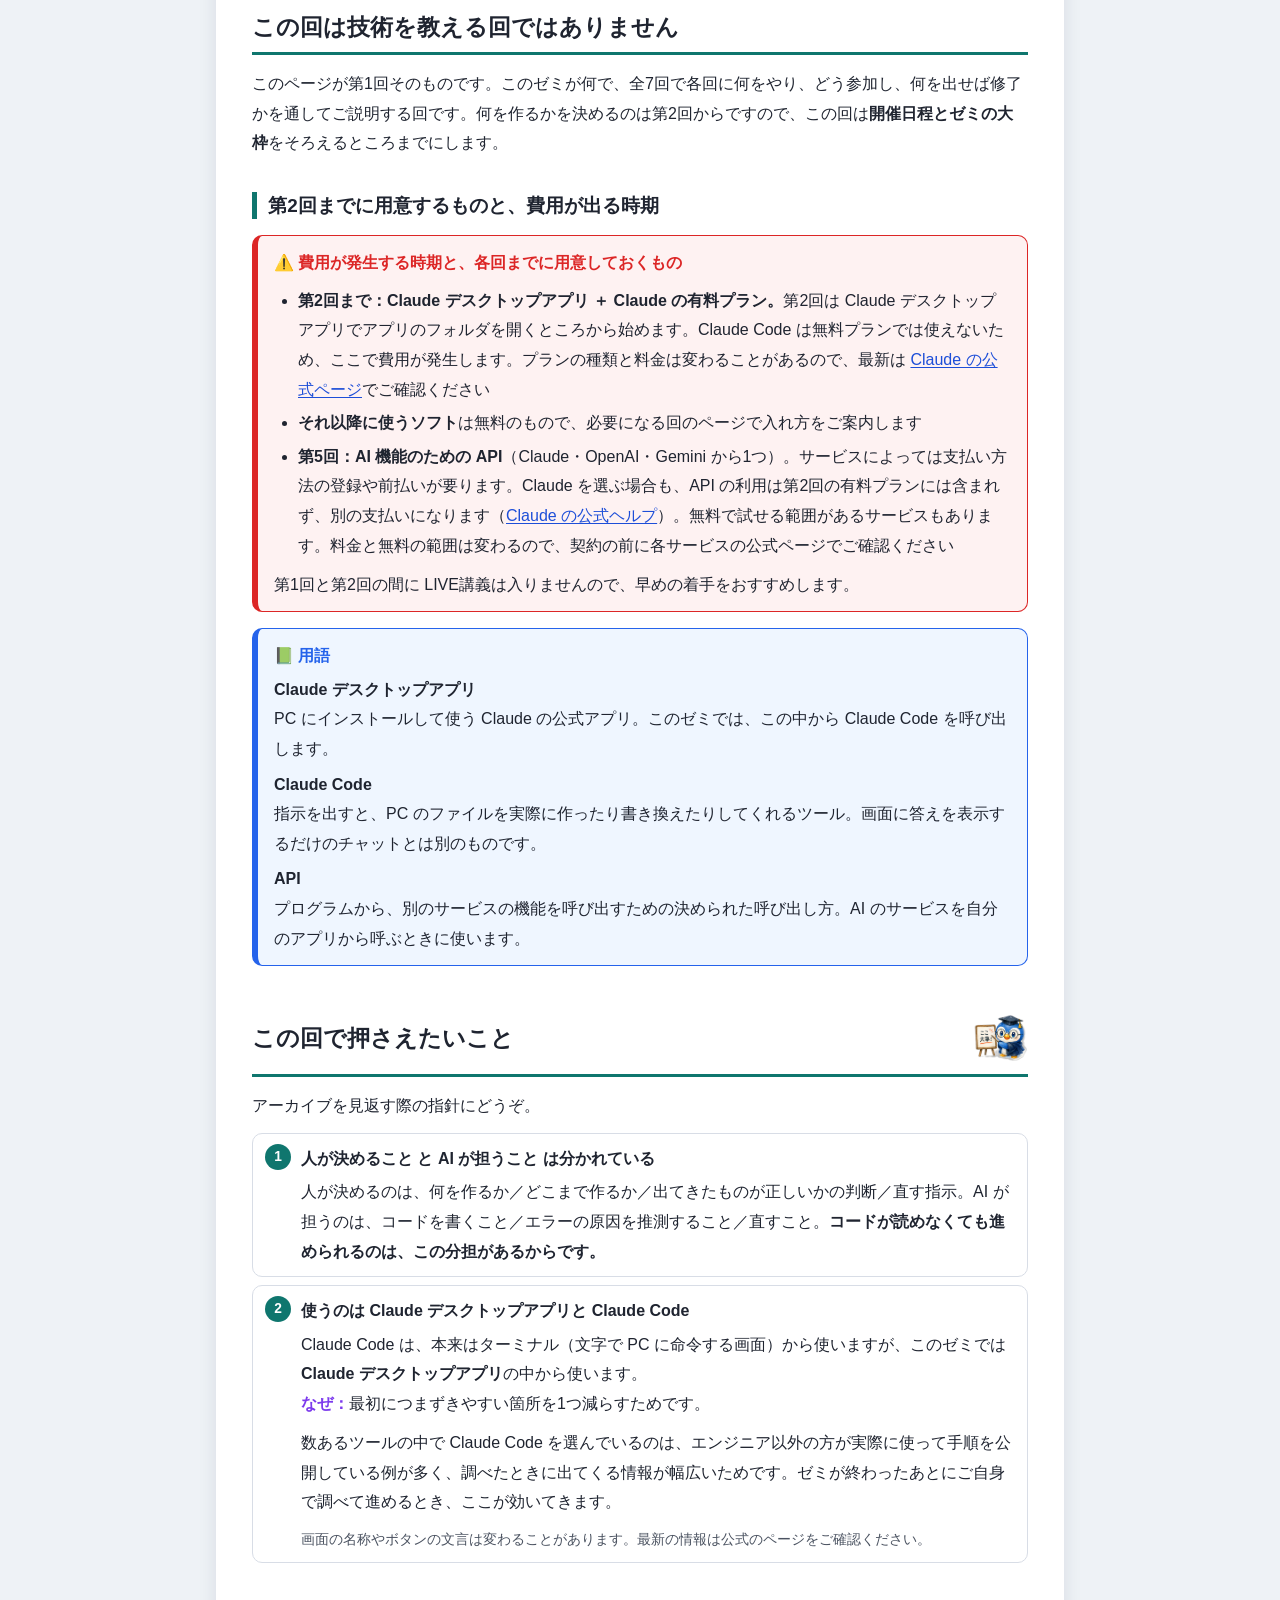
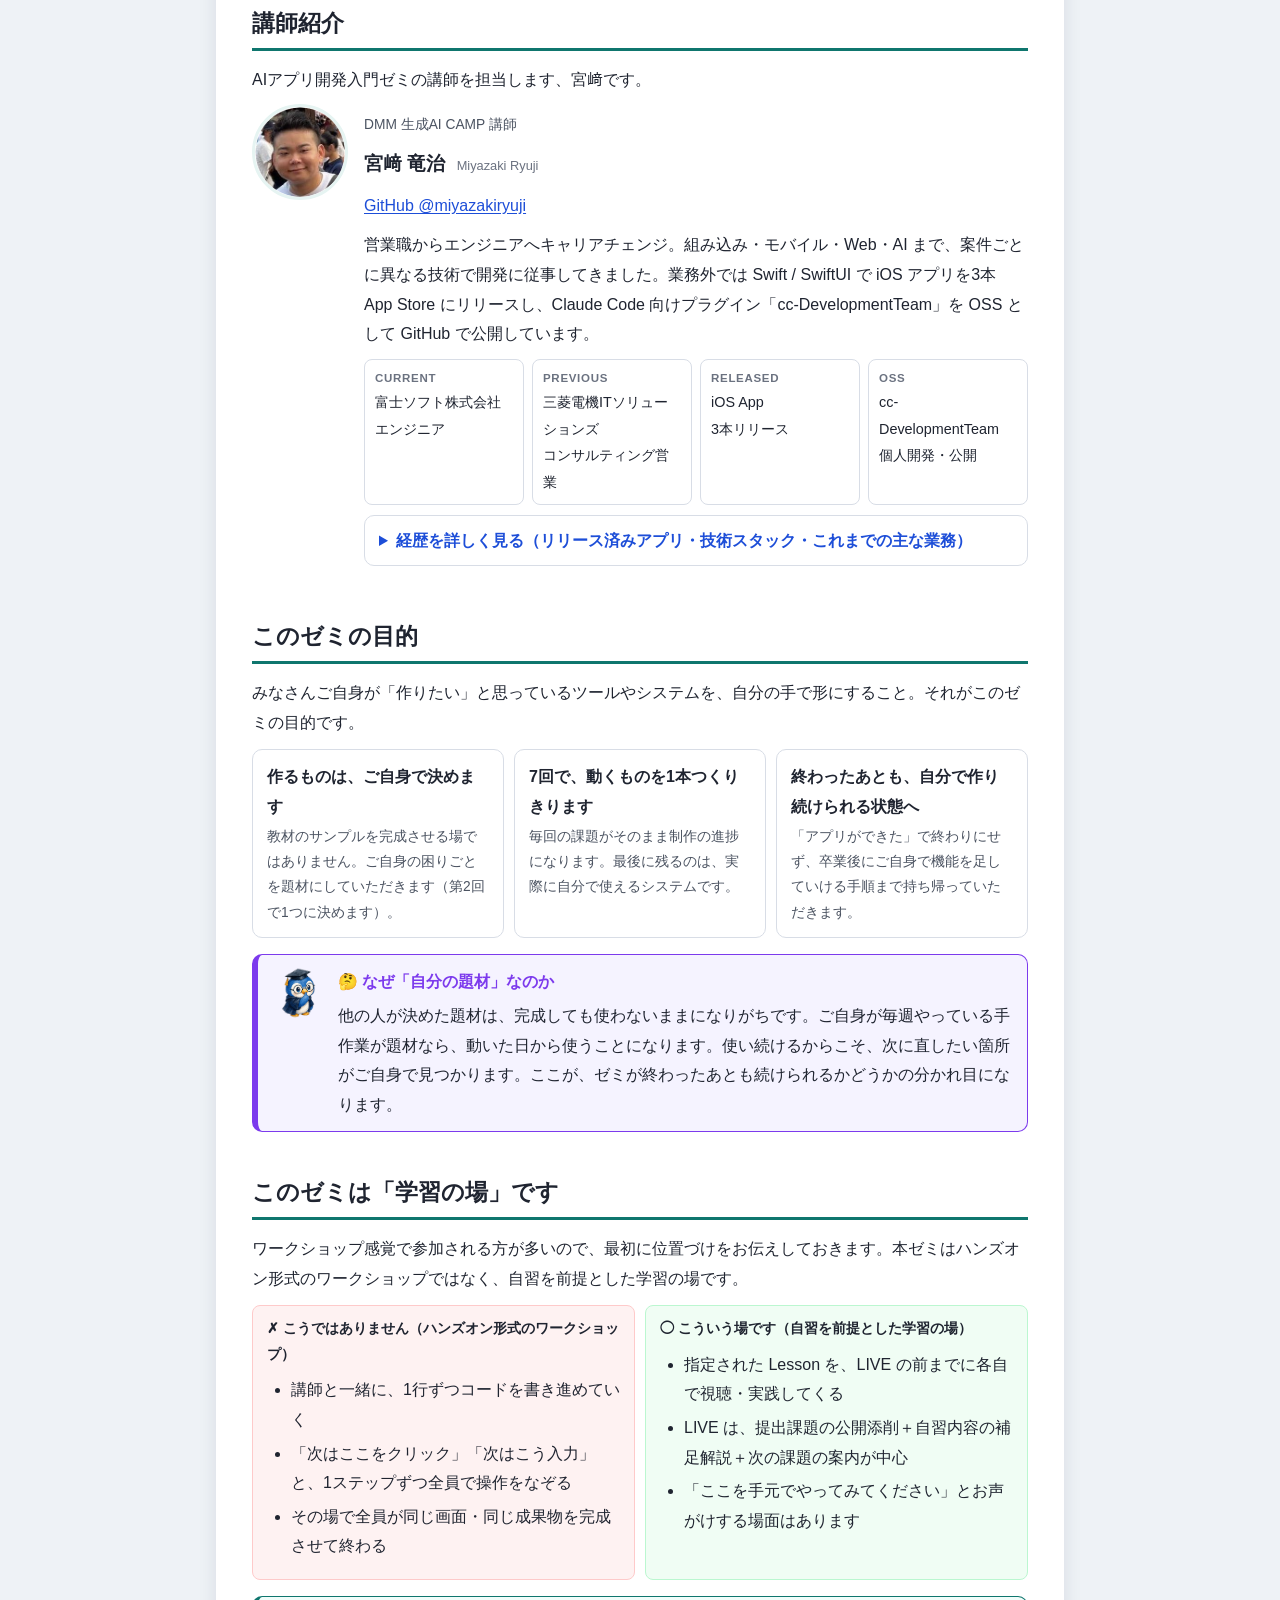
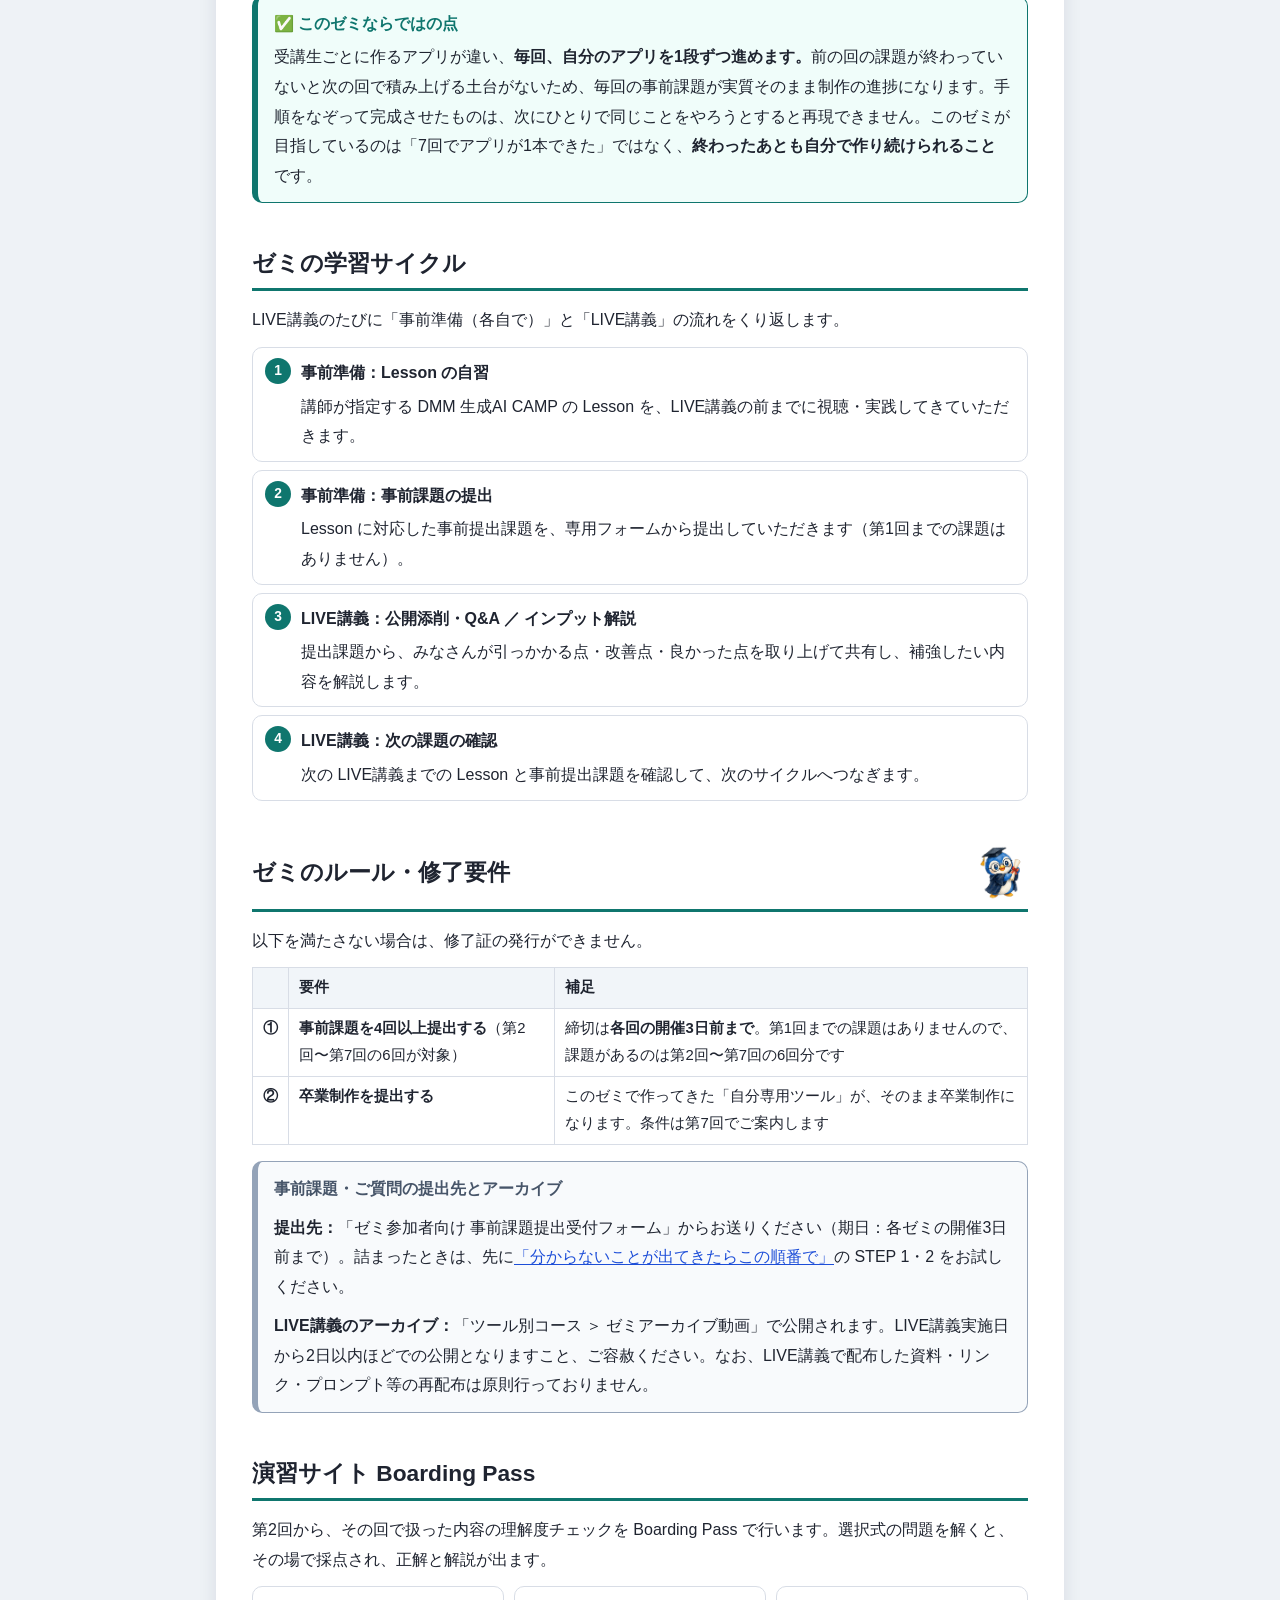
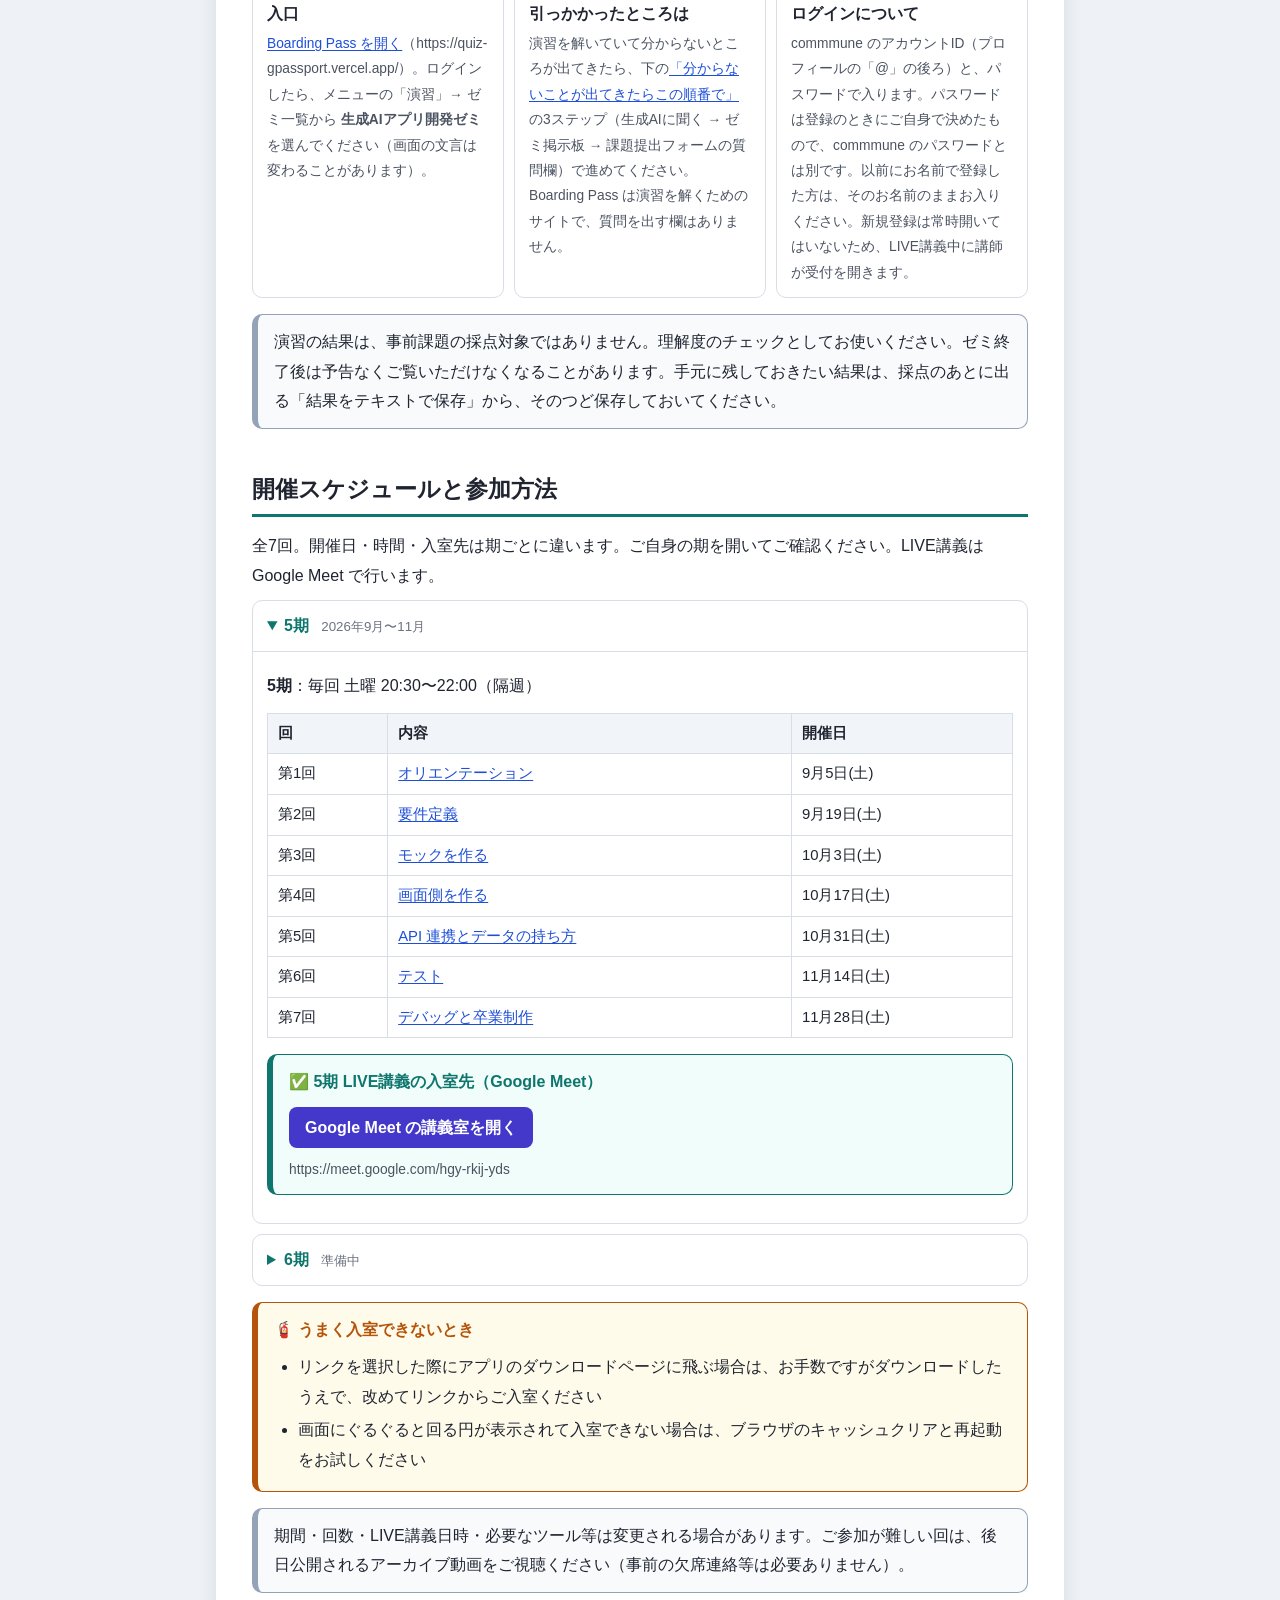
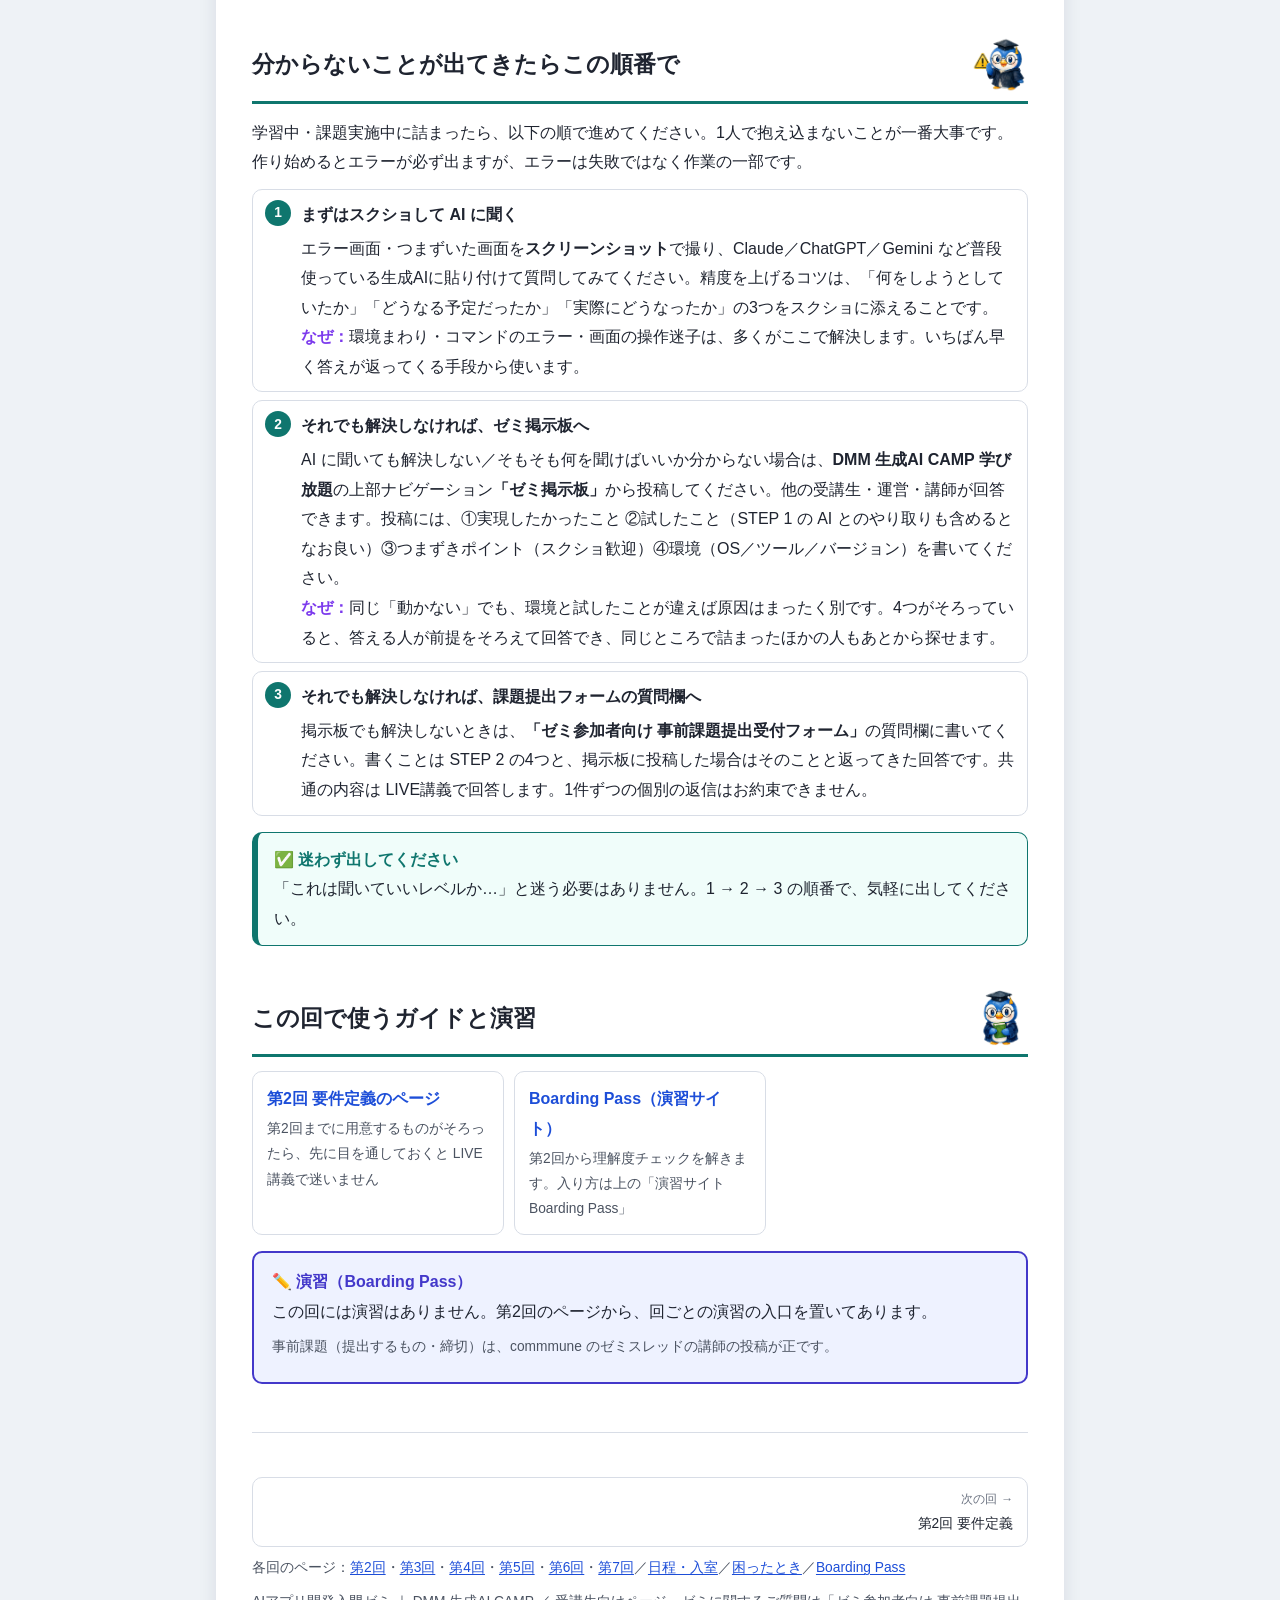
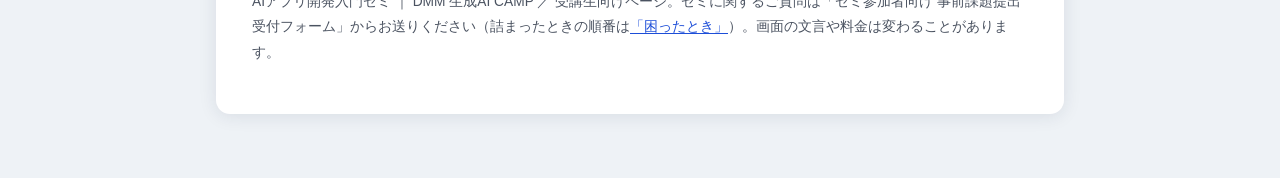
==== commit 04f06f68: "全7回を ClaudeCode マスターゼミ「各回の資料」の型（lesson.css）に載せ替え、第7回のページを新設した（作業：Claude Code。目的：講師の決定「Boarding Pass " ====
--- a/lessons/lesson01/index.html
+++ b/lessons/lesson01/index.html
@@ -2,25 +2,19 @@
 <html lang="ja">
 <head>
 <meta charset="UTF-8">
-<meta name="viewport" content="width=device-width, initial-scale=1.0">
+<meta name="viewport" content="width=device-width, initial-scale=1">
 <title>第1回 オリエンテーション ｜ AIアプリ開発入門ゼミ</title>
 <link rel="canonical" href="../../">
 <meta http-equiv="refresh" content="0; url=../../">
-<link rel="stylesheet" href="../../assets/site.css">
-<script>document.documentElement.classList.add("js");</script>
-<script src="../../assets/site.js" defer></script>
+<link rel="stylesheet" href="../../assets/lesson.css">
 </head>
 <body>
-<main id="main">
-<section class="section">
-  <div class="section__inner">
-    <h2 class="section__title">第1回 オリエンテーションは <em>Home に移りました</em></h2>
-    <p class="section__lead">
-      第1回の内容はゼミ全体のご案内そのものですので、Home のページにまとめました。自動で移動します。
-    </p>
-    <p><a class="btn btn--primary" href="../../">AIアプリ開発入門ゼミ Home へ →</a></p>
-  </div>
-</section>
+<div class="page">
+<main class="sheet">
+<h2 class="legacy-h">第1回 オリエンテーションは Home に移りました</h2>
+<p>第1回の内容はゼミ全体のご案内そのものですので、Home のページにまとめました。自動で移動します。</p>
+<p><a class="btn" href="../../">AIアプリ開発入門ゼミ Home へ</a></p>
 </main>
+</div>
 </body>
 </html>
--- a/assets/lesson.css
+++ b/assets/lesson.css
@@ -0,0 +1,382 @@
+/* ==========================================================
+   Claude Code マスターゼミ 各回の資料（第1回〜第13回）共通スタイル
+   画面で読む前提（PC・スマホ）。印刷はしない（Boarding Pass は印刷を止めている）
+   部品の使い方は ../template.html を見本にする
+   ========================================================== */
+:root {
+  --ink: #1f2430;
+  --ink-soft: #4b5361;
+  --muted: #6b7280;
+  --line: #d8dde6;
+  --bg: #eef2f6;
+  --paper: #ffffff;
+  --primary: #0f766e;
+  --primary-soft: #e6f4f2;
+  --accent: #4338ca;
+  --link: #1d4ed8;
+  --why: #7c3aed;
+  --why-bg: #f5f3ff;
+  --point: #0f766e;
+  --point-bg: #f0fdfa;
+  --warn: #dc2626;
+  --warn-bg: #fef2f2;
+  --term: #2563eb;
+  --term-bg: #eff6ff;
+  --diff: #c2410c;
+  --diff-bg: #fff7ed;
+  --os: #475569;
+  --os-bg: #f8fafc;
+  --trouble: #b45309;
+  --trouble-bg: #fffbeb;
+  --code-bg: #eef1f6;
+  --cmd-bg: #1e2430;
+  --radius: 10px;
+}
+* { margin: 0; padding: 0; box-sizing: border-box; }
+html { -webkit-text-size-adjust: 100%; scroll-behavior: smooth; }
+body {
+  font-family: "Hiragino Kaku Gothic ProN", "Hiragino Sans", "Noto Sans JP", "Yu Gothic", "Meiryo", sans-serif;
+  font-size: 16px;
+  line-height: 1.85;
+  color: var(--ink);
+  background: var(--bg);
+  font-feature-settings: "palt";
+  overflow-wrap: anywhere;
+}
+img { max-width: 100%; height: auto; display: block; }
+a { color: var(--link); text-decoration: underline; text-underline-offset: 2px; }
+strong { font-weight: 700; }
+p { margin: 0.6em 0; }
+ul, ol { padding-left: 1.5em; margin: 0.5em 0; }
+li { margin: 0.25em 0; }
+h2, h3, h4 { line-height: 1.45; scroll-margin-top: 16px; }
+h3 { font-size: 1.18rem; margin: 1.8em 0 0.5em; padding-left: 0.6em; border-left: 5px solid var(--primary); }
+h4 { font-size: 1.04rem; margin: 1.4em 0 0.4em; }
+code {
+  font-family: "SF Mono", Menlo, Monaco, Consolas, monospace;
+  font-size: 0.9em;
+  background: var(--code-bg);
+  border: 1px solid #dde3ec;
+  border-radius: 4px;
+  padding: 0.05em 0.35em;
+  overflow-wrap: anywhere;
+}
+kbd {
+  font-family: "SF Mono", Menlo, Consolas, monospace;
+  font-size: 0.86em;
+  border: 1px solid #c4cbd6;
+  border-bottom-width: 2px;
+  border-radius: 4px;
+  padding: 0 0.35em;
+  background: #fff;
+  white-space: nowrap;
+}
+
+/* ---------- ページの枠 ---------- */
+.page { max-width: 880px; margin: 0 auto; padding: 24px 16px 64px; }
+.sheet { background: var(--paper); border-radius: 14px; box-shadow: 0 2px 18px rgba(30, 40, 70, 0.10); padding: 32px 36px 40px; }
+@media (max-width: 640px) {
+  body { font-size: 15px; }
+  .page { padding: 12px 8px 48px; }
+  .sheet { padding: 20px 16px 28px; border-radius: 10px; }
+}
+
+/* ---------- 先頭（ヒーロー） ---------- */
+.hero {
+  background: linear-gradient(120deg, #0f766e 0%, #3730a3 70%);
+  color: #fff;
+  border-radius: 12px;
+  padding: 24px 26px;
+  display: flex;
+  gap: 18px;
+  align-items: center;
+}
+.hero .hero-text { flex: 1; min-width: 0; }
+.hero .kicker { font-size: 0.82rem; letter-spacing: 0.08em; opacity: 0.92; }
+.hero h1 { font-size: 1.7rem; line-height: 1.4; margin: 6px 0 8px; }
+.hero .lead { font-size: 0.98rem; opacity: 0.97; margin: 0; }
+.hero img.penguin { width: 120px; flex: none; }
+.chips { display: flex; flex-wrap: wrap; gap: 6px; margin-top: 12px; }
+.chip { display: inline-block; font-size: 0.8rem; line-height: 1.5; padding: 2px 10px; border-radius: 999px; background: rgba(255, 255, 255, 0.18); border: 1px solid rgba(255, 255, 255, 0.4); color: #fff; white-space: nowrap; }
+@media (max-width: 640px) {
+  .hero { padding: 18px 16px; flex-direction: column-reverse; align-items: flex-start; }
+  .hero h1 { font-size: 1.32rem; }
+  .hero img.penguin { width: 84px; }
+}
+
+/* ---------- ゴール・目次 ---------- */
+.goal { margin: 22px 0 0; border: 2px solid var(--primary); border-radius: var(--radius); padding: 14px 18px; background: var(--point-bg); }
+.goal-title { font-weight: 700; color: var(--primary); }
+.toc { margin: 18px 0 0; border: 1px solid var(--line); border-radius: var(--radius); padding: 12px 18px; background: #fafbfc; }
+.toc-title { font-weight: 700; font-size: 0.95rem; color: var(--ink-soft); }
+.toc ol { margin: 4px 0 0; }
+.toc a { text-decoration: none; }
+.toc a:hover { text-decoration: underline; }
+
+/* ---------- 大きな節 ---------- */
+section.part { margin-top: 44px; }
+.part-head { display: flex; align-items: center; gap: 12px; padding-bottom: 8px; border-bottom: 3px solid var(--primary); margin-bottom: 14px; }
+.part-head h2 { font-size: 1.42rem; flex: 1; min-width: 0; }
+.part-head img.penguin { width: 56px; flex: none; }
+.part-head .tag { font-size: 0.8rem; font-weight: 700; color: #fff; background: var(--primary); border-radius: 6px; padding: 2px 8px; white-space: nowrap; }
+
+/* EP の節：頭に EP 番号と動画へのリンク */
+section.ep { margin-top: 48px; scroll-margin-top: 16px; }
+.ep-head { border-radius: var(--radius); background: var(--primary-soft); border-left: 6px solid var(--primary); padding: 12px 16px; }
+.ep-head .ep-no { display: inline-block; font-weight: 700; font-size: 0.82rem; color: #fff; background: var(--primary); border-radius: 6px; padding: 1px 8px; margin-right: 6px; }
+.ep-head h2 { font-size: 1.32rem; margin-top: 4px; }
+.ep-head .ep-meta { font-size: 0.86rem; color: var(--ink-soft); margin-top: 4px; }
+.level { display: inline-block; font-size: 0.76rem; font-weight: 700; border-radius: 999px; padding: 0 9px; margin-left: 4px; vertical-align: 2px; white-space: nowrap; }
+.level-large { background: #fee2e2; color: #991b1b; }
+.level-medium { background: #ffedd5; color: #9a3412; }
+.level-small { background: #fef9c3; color: #854d0e; }
+.level-none { background: #dcfce7; color: #166534; }
+
+/* ---------- 囲み（なぜ・ポイント・注意・用語・動画との違い・OS の違い・つまずき） ---------- */
+.box { margin: 16px 0; border-radius: var(--radius); padding: 12px 16px; border: 1px solid var(--line); border-left-width: 6px; }
+.box > .box-title, .box .box-body > .box-title { display: block; font-weight: 700; margin-bottom: 4px; }
+.box > :last-child { margin-bottom: 0; }
+.box-why { border-color: var(--why); background: var(--why-bg); }
+.box-why > .box-title, .box-why .box-body > .box-title { color: var(--why); }
+.box-point { border-color: var(--point); background: var(--point-bg); }
+.box-point > .box-title, .box-point .box-body > .box-title { color: var(--point); }
+.box-warn { border-color: var(--warn); background: var(--warn-bg); }
+.box-warn > .box-title, .box-warn .box-body > .box-title { color: var(--warn); }
+.box-term { border-color: var(--term); background: var(--term-bg); }
+.box-term > .box-title, .box-term .box-body > .box-title { color: var(--term); }
+.box-trouble { border-color: var(--trouble); background: var(--trouble-bg); }
+.box-trouble > .box-title, .box-trouble .box-body > .box-title { color: var(--trouble); }
+.box-diff { border-color: var(--diff); background: var(--diff-bg); }
+.box-diff > .box-title, .box-diff .box-body > .box-title { color: var(--diff); }
+.box-os { border-color: var(--os); background: var(--os-bg); }
+.box-os > .box-title, .box-os .box-body > .box-title { color: var(--os); }
+.box-with-penguin { display: flex; gap: 12px; align-items: flex-start; }
+.box-with-penguin > img.penguin { width: 52px; flex: none; }
+.box-with-penguin > .box-body { flex: 1; min-width: 0; }
+
+/* 「なぜ：」は行の頭から（直前に <br> を入れる） */
+.why { font-weight: 700; color: var(--why); }
+
+/* 動画では／今は の2列 */
+.diff-grid { display: grid; grid-template-columns: 1fr 1fr; gap: 10px; margin: 8px 0; }
+.diff-grid > div { background: #fff; border: 1px solid #f3d5bf; border-radius: 8px; padding: 8px 12px; font-size: 0.95rem; }
+.diff-grid .was::before { content: "動画では"; display: block; font-size: 0.78rem; font-weight: 700; color: var(--muted); }
+.diff-grid .now::before { content: "今は"; display: block; font-size: 0.78rem; font-weight: 700; color: var(--diff); }
+.diff-grid .now { border-color: var(--diff); }
+.diff-date { font-size: 0.8rem; color: var(--muted); }
+
+/* Mac／Windows の2列 */
+.os-grid { display: grid; grid-template-columns: 1fr 1fr; gap: 10px; margin: 8px 0; }
+.os-grid > div { background: #fff; border: 1px solid var(--line); border-radius: 8px; padding: 8px 12px; font-size: 0.95rem; min-width: 0; }
+.os-grid .os-name { display: block; font-size: 0.8rem; font-weight: 700; color: var(--os); margin-bottom: 2px; }
+@media (max-width: 640px) {
+  .diff-grid, .os-grid { grid-template-columns: 1fr; }
+}
+
+/* ---------- 手順 ---------- */
+ol.steps { list-style: none; padding-left: 0; counter-reset: step; margin: 12px 0; }
+ol.steps > li { counter-increment: step; position: relative; padding: 10px 12px 10px 48px; margin: 8px 0; border: 1px solid var(--line); border-radius: var(--radius); background: #fff; }
+ol.steps > li::before { content: counter(step); position: absolute; left: 12px; top: 10px; width: 26px; height: 26px; border-radius: 50%; background: var(--primary); color: #fff; font-weight: 700; font-size: 0.86rem; display: flex; align-items: center; justify-content: center; line-height: 1; }
+ol.steps > li > .box, ol.steps > li > figure { margin-left: 0; }
+
+/* ---------- 予習の進め方（EP ごとのチェック表） ---------- */
+.prep { display: grid; gap: 10px; margin: 12px 0; }
+.prep-item { border: 1px solid var(--line); border-radius: var(--radius); padding: 12px 16px; background: #fff; }
+.prep-item .prep-ep { font-weight: 700; }
+.prep-item .prep-ep .ep-no { display: inline-block; font-size: 0.78rem; color: #fff; background: var(--primary); border-radius: 6px; padding: 0 7px; margin-right: 6px; vertical-align: 1px; }
+.prep-item dl { display: grid; grid-template-columns: 7.5em 1fr; gap: 2px 10px; margin-top: 6px; font-size: 0.95rem; }
+.prep-item dt { color: var(--ink-soft); font-weight: 700; }
+.prep-item dd { margin: 0; min-width: 0; }
+@media (max-width: 640px) {
+  .prep-item dl { grid-template-columns: 1fr; }
+  .prep-item dt { margin-top: 4px; }
+}
+
+/* ---------- コマンド・プロンプト ---------- */
+.code-label { display: block; font-size: 0.8rem; font-weight: 700; color: var(--ink-soft); margin: 12px 0 2px; }
+pre.cmd, pre.prompt {
+  font-family: "SF Mono", Menlo, Monaco, Consolas, monospace;
+  font-size: 0.88rem;
+  line-height: 1.6;
+  border-radius: 8px;
+  padding: 10px 14px;
+  margin: 4px 0 12px;
+  white-space: pre-wrap;
+  overflow-wrap: anywhere;
+}
+pre.cmd { background: var(--cmd-bg); color: #e5e7eb; }
+pre.prompt { background: #f7f7fb; border: 1px dashed #a5b4fc; color: var(--ink); font-family: inherit; font-size: 0.95rem; }
+
+/* ---------- 図・スクショ ---------- */
+figure { margin: 16px 0; }
+figure.shot img { border: 1px solid #cfd6e0; border-radius: 8px; box-shadow: 0 1px 6px rgba(30, 40, 70, 0.08); margin: 0 auto; }
+figure.fig img { border-radius: 10px; margin: 0 auto; }
+figure a.zoom { display: block; position: relative; }
+figure a.zoom::after { content: "押すと拡大"; position: absolute; right: 8px; bottom: 8px; font-size: 0.72rem; color: #fff; background: rgba(31, 36, 48, 0.72); border-radius: 4px; padding: 1px 6px; }
+figcaption { font-size: 0.85rem; color: var(--ink-soft); margin-top: 6px; line-height: 1.6; }
+figure.narrow img { max-width: min(520px, 100%); }
+.figs-2 { display: grid; grid-template-columns: 1fr 1fr; gap: 12px; align-items: start; }
+.figs-2 > figure { margin: 0; min-width: 0; }
+@media (max-width: 640px) {
+  .figs-2 { grid-template-columns: 1fr; }
+}
+
+/* ---------- 表 ---------- */
+.table-wrap { overflow-x: auto; margin: 12px 0; }
+table { border-collapse: collapse; width: 100%; font-size: 0.93rem; }
+th, td { border: 1px solid var(--line); padding: 6px 10px; text-align: left; vertical-align: top; }
+th { background: #f1f5f9; }
+
+/* ---------- 比べる（よい例・わるい例） ---------- */
+.ba { display: grid; grid-template-columns: 1fr 1fr; gap: 10px; margin: 12px 0; }
+.ba > div { border-radius: 8px; padding: 10px 14px; border: 1px solid var(--line); min-width: 0; }
+.ba .ba-no { background: #fef2f2; border-color: #fecaca; }
+.ba .ba-yes { background: #f0fdf4; border-color: #bbf7d0; }
+.ba .ba-h { display: block; font-weight: 700; font-size: 0.86rem; margin-bottom: 4px; }
+@media (max-width: 640px) { .ba { grid-template-columns: 1fr; } }
+
+/* ---------- 過去の LIVE で出た質問 ---------- */
+.qa { margin: 12px 0; }
+.qa-item { border: 1px solid var(--line); border-radius: var(--radius); padding: 10px 14px; margin: 8px 0; background: #fff; }
+.qa-q { font-weight: 700; }
+.qa-q::before { content: "Q. "; color: var(--accent); }
+.qa-a::before { content: "A. "; font-weight: 700; color: var(--primary); }
+
+/* ---------- この回で使うガイド・演習 ---------- */
+.cards { display: grid; grid-template-columns: repeat(auto-fill, minmax(240px, 1fr)); gap: 10px; margin: 12px 0; }
+a.card { display: block; text-decoration: none; color: var(--ink); border: 1px solid var(--line); border-radius: var(--radius); padding: 12px 14px; background: #fff; }
+a.card:hover { border-color: var(--primary); box-shadow: 0 2px 10px rgba(15, 118, 110, 0.12); }
+a.card .card-title { display: block; font-weight: 700; color: var(--link); }
+a.card .card-desc { display: block; font-size: 0.86rem; color: var(--ink-soft); margin-top: 2px; }
+.practice { border: 2px solid var(--accent); border-radius: var(--radius); padding: 14px 18px; background: #eef2ff; margin: 16px 0; }
+.practice .box-title { color: var(--accent); font-weight: 700; display: block; }
+.btn { display: inline-block; text-decoration: none; background: var(--accent); color: #fff; font-weight: 700; border-radius: 8px; padding: 6px 16px; margin-top: 6px; }
+.btn:hover { opacity: 0.9; }
+
+/* ---------- 小さな文字・末尾 ---------- */
+.smallnote { font-size: 0.86rem; color: var(--ink-soft); }
+.footer { margin-top: 48px; padding-top: 16px; border-top: 1px solid var(--line); font-size: 0.86rem; color: var(--ink-soft); }
+.nowrap { white-space: nowrap; }
+
+/* ---------- コースの中の位置（ページ上部の帯） ----------
+   <ol class="course-band"> の li に is-here を付けた段が、この回の位置 */
+.course-band { list-style: none; padding: 0; margin: 14px 0 0; display: grid; grid-template-columns: repeat(5, 1fr); gap: 4px; counter-reset: none; }
+.course-band li { margin: 0; font-size: 0.78rem; line-height: 1.4; text-align: center; padding: 6px 4px; border-radius: 6px; background: #eef2f6; color: var(--muted); border: 1px solid transparent; }
+.course-band li b { display: block; font-size: 0.86rem; color: var(--ink-soft); }
+.course-band li.is-here { background: var(--primary-soft); border-color: var(--primary); color: var(--primary); font-weight: 700; }
+.course-band li.is-here b { color: var(--primary); }
+@media (max-width: 640px) {
+  .course-band { grid-template-columns: 1fr 1fr; }
+  .course-band li:last-child { grid-column: 1 / -1; }
+}
+
+/* ---------- このページの使い方（冒頭） ---------- */
+.howto { margin: 18px 0 0; display: grid; grid-template-columns: 1fr 1fr; gap: 10px; }
+.howto > div { border: 1px solid var(--line); border-radius: var(--radius); padding: 12px 16px; background: #fff; min-width: 0; }
+.howto .howto-title { display: block; font-weight: 700; color: var(--primary); margin-bottom: 2px; }
+@media (max-width: 640px) { .howto { grid-template-columns: 1fr; } }
+
+/* 必須・任意・参考 */
+.need { display: inline-block; font-size: 0.74rem; font-weight: 700; border-radius: 4px; padding: 0 6px; margin-left: 4px; vertical-align: 2px; white-space: nowrap; }
+.need-must { background: var(--primary); color: #fff; }
+.need-opt { background: #e0e7ff; color: #3730a3; }
+.need-ref { background: #f1f5f9; color: var(--ink-soft); border: 1px solid var(--line); }
+
+/* 差分の4段（動画では → 今は → 自分の操作 → できたサイン）の最後の2段 */
+.diff-do, .diff-ok { margin: 6px 0 0; font-size: 0.95rem; }
+.diff-do::before { content: "自分の操作"; display: inline-block; font-size: 0.74rem; font-weight: 700; color: #fff; background: var(--diff); border-radius: 4px; padding: 0 6px; margin-right: 6px; vertical-align: 1px; }
+.diff-ok::before { content: "できたサイン"; display: inline-block; font-size: 0.74rem; font-weight: 700; color: #fff; background: #15803d; border-radius: 4px; padding: 0 6px; margin-right: 6px; vertical-align: 1px; }
+
+/* 古い URL の案内ページ（legacy/） */
+.legacy-h { font-size: 1.3rem; margin-bottom: 8px; }
+
+/* ==========================================================
+   入門ゼミ追加（AIアプリ開発入門ゼミだけで使う部品。上の部品の見た目は変えない。
+   色・角丸は上の変数をそのまま使う）
+   ========================================================== */
+
+/* 3段のコースの帯（決める／作る／仕上げる） */
+.course-band.band-3 { grid-template-columns: repeat(3, 1fr); }
+@media (max-width: 640px) {
+  .course-band.band-3 { grid-template-columns: 1fr 1fr; }
+  .course-band.band-3 li:last-child { grid-column: 1 / -1; }
+}
+
+/* 補足（色の付かない囲み。注意でも大事でもない添え書き） */
+.box-note { border-color: #94a3b8; background: #f8fafc; }
+.box-note > .box-title, .box-note .box-body > .box-title { color: var(--os); }
+
+/* 用語の囲みの中の dl（語と説明を縦に並べる） */
+.box-term dl { margin: 4px 0 0; }
+.box-term dt { font-weight: 700; margin-top: 6px; }
+.box-term dt:first-child { margin-top: 0; }
+.box-term dd { margin: 0; }
+
+/* 手順の中の見出しと本文 */
+ol.steps > li > .step-title { margin: 0; font-weight: 700; }
+ol.steps > li > .step-title + p { margin-top: 4px; }
+ol.steps > li > p:last-child { margin-bottom: 0; }
+
+/* 項目｜内容｜なぜ のカード */
+.explain { display: grid; gap: 10px; margin: 12px 0; }
+.explain-item { border: 1px solid var(--line); border-radius: var(--radius); padding: 10px 14px; background: #fff; min-width: 0; }
+.explain-term { font-weight: 700; color: var(--primary); }
+.explain-value { margin-top: 2px; }
+.explain-label { display: inline-block; font-size: 0.74rem; font-weight: 700; color: var(--ink-soft); background: #f1f5f9; border: 1px solid var(--line); border-radius: 4px; padding: 0 6px; margin-right: 6px; vertical-align: 1px; }
+.explain-why { margin-top: 6px; padding-top: 6px; border-top: 1px dashed var(--line); font-size: 0.95rem; }
+
+/* カードをリンクにしないとき（成果物・入口など） */
+.cards > div.card { border: 1px solid var(--line); border-radius: var(--radius); padding: 12px 14px; background: #fff; min-width: 0; }
+.cards .card-title { display: block; font-weight: 700; }
+.cards > div.card .card-title { color: var(--ink); }
+.cards .card-desc { display: block; font-size: 0.86rem; color: var(--ink-soft); margin-top: 2px; }
+.card-no { display: block; font-size: 0.74rem; font-weight: 700; color: var(--muted); letter-spacing: 0.06em; margin-bottom: 2px; }
+.cards > div.card.is-locked { background: #f8fafc; color: var(--muted); }
+
+/* 節の中の小さな目次（4-1／4-2／4-3 のように飛ぶ） */
+.toc-mini { display: flex; flex-wrap: wrap; gap: 6px; margin: 10px 0; }
+.toc-mini a { font-size: 0.86rem; text-decoration: none; border: 1px solid var(--line); border-radius: 999px; padding: 1px 10px; background: #fff; }
+.toc-mini a:hover { border-color: var(--primary); }
+
+/* この回の地図の下に置く道順 */
+ol.route { margin: 10px 0 0; }
+ol.route a { text-decoration: none; }
+ol.route a:hover { text-decoration: underline; }
+ol.route b { color: var(--primary); }
+
+/* 指示の型のコピーボタン（site.js が付ける。JS が無いときは出ない） */
+pre.prompt { position: relative; }
+pre.prompt .copy-btn { position: absolute; right: 8px; top: 8px; font-family: inherit; font-size: 0.76rem; font-weight: 700; color: var(--accent); background: #fff; border: 1px solid #a5b4fc; border-radius: 6px; padding: 2px 8px; cursor: pointer; }
+pre.prompt .copy-btn:hover { background: #eef2ff; }
+pre.prompt.has-copy { padding-top: 34px; }
+
+/* 講師紹介 */
+.instructor { display: flex; gap: 16px; align-items: flex-start; }
+.instructor img.face { width: 96px; height: 96px; border-radius: 50%; flex: none; object-fit: cover; border: 3px solid var(--primary-soft); }
+.instructor .instructor-body { flex: 1; min-width: 0; }
+.instructor .instructor-name { font-size: 1.2rem; font-weight: 700; margin: 0; }
+.instructor .instructor-name small { font-size: 0.8rem; font-weight: 400; color: var(--muted); margin-left: 6px; }
+@media (max-width: 640px) { .instructor { flex-direction: column; } }
+.facts { display: grid; grid-template-columns: repeat(auto-fit, minmax(150px, 1fr)); gap: 8px; margin: 10px 0; }
+.facts > div { border: 1px solid var(--line); border-radius: 8px; padding: 8px 10px; background: #fff; font-size: 0.9rem; min-width: 0; }
+.facts b { display: block; font-size: 0.72rem; color: var(--muted); letter-spacing: 0.06em; }
+details.more { margin: 10px 0; border: 1px solid var(--line); border-radius: var(--radius); background: #fff; }
+details.more > summary { padding: 10px 14px; font-weight: 700; cursor: pointer; color: var(--link); }
+details.more > .more-body { padding: 0 14px 12px; }
+
+/* 期ごとの開催スケジュール（<details> で切り替える。JS は使わない） */
+details.cohort { margin: 10px 0; border: 1px solid var(--line); border-radius: var(--radius); background: #fff; }
+details.cohort > summary { padding: 10px 14px; font-weight: 700; cursor: pointer; color: var(--primary); }
+details.cohort > summary small { font-weight: 400; color: var(--muted); margin-left: 8px; }
+details.cohort[open] > summary { border-bottom: 1px solid var(--line); }
+details.cohort > .cohort-body { padding: 10px 14px 12px; }
+
+/* 前後の回・Home へのリンク（末尾） */
+.pager { display: flex; justify-content: space-between; gap: 10px; flex-wrap: wrap; margin: 28px 0 0; }
+.pager a { flex: 1 1 200px; text-decoration: none; border: 1px solid var(--line); border-radius: var(--radius); padding: 10px 14px; background: #fff; color: var(--ink); min-width: 0; }
+.pager a small { display: block; font-size: 0.76rem; color: var(--muted); }
+.pager a:hover { border-color: var(--primary); }
+.pager a.pager-next { text-align: right; }
+
+/* 読み上げだけに残す文字 */
+.sr-only { position: absolute; width: 1px; height: 1px; padding: 0; margin: -1px; overflow: hidden; clip: rect(0, 0, 0, 0); white-space: nowrap; border: 0; }
